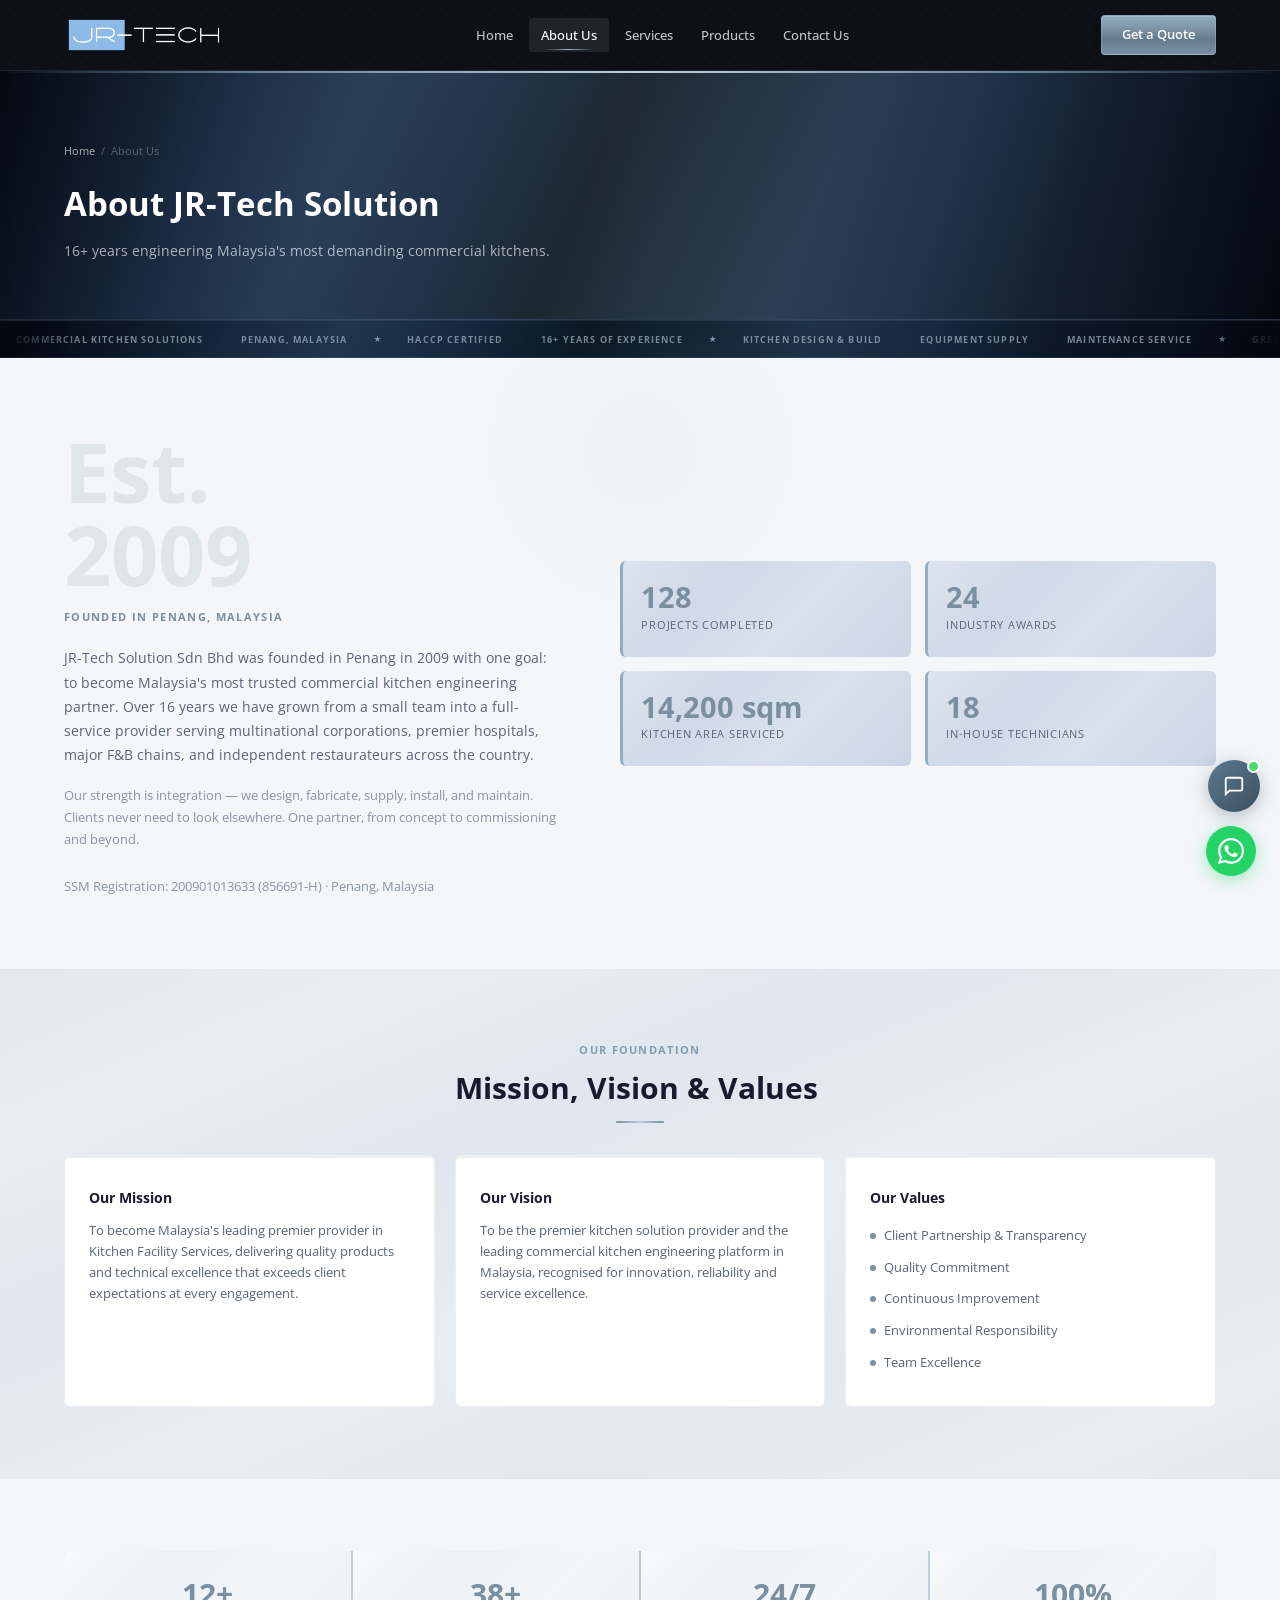
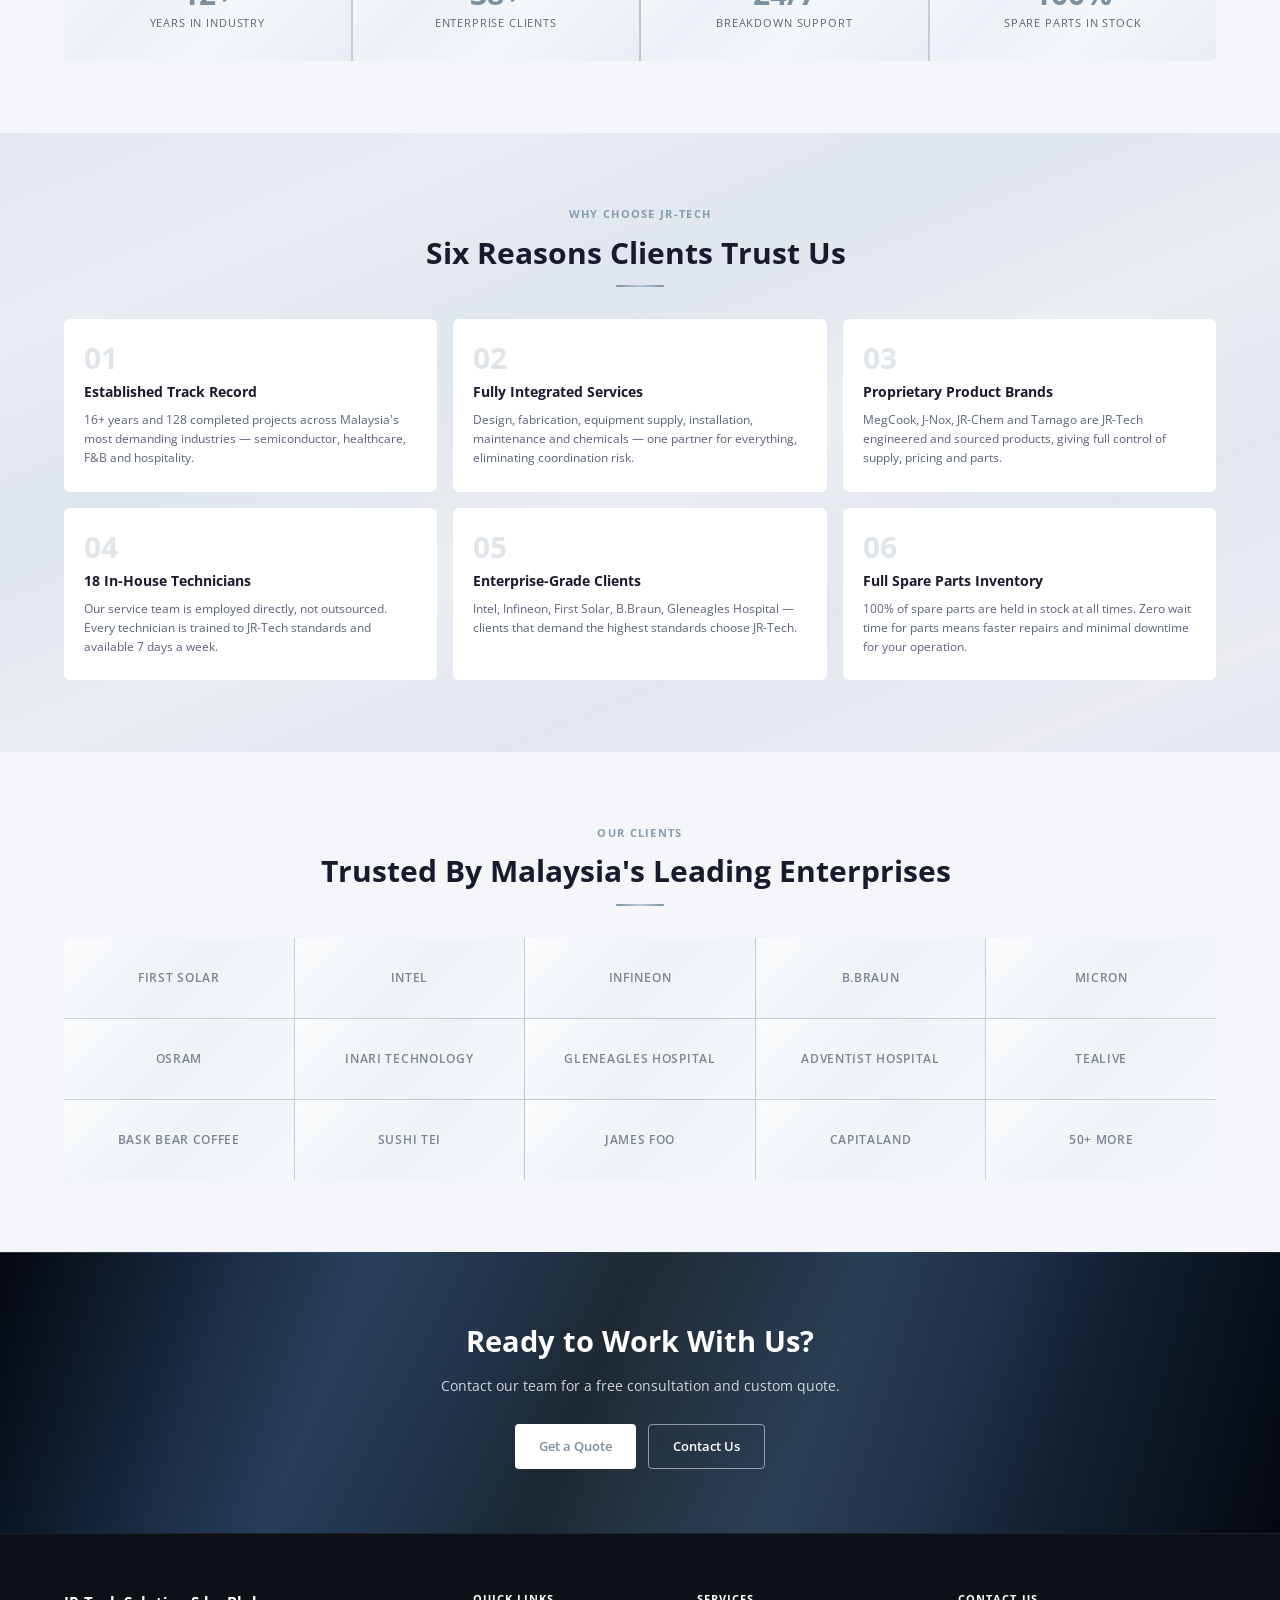
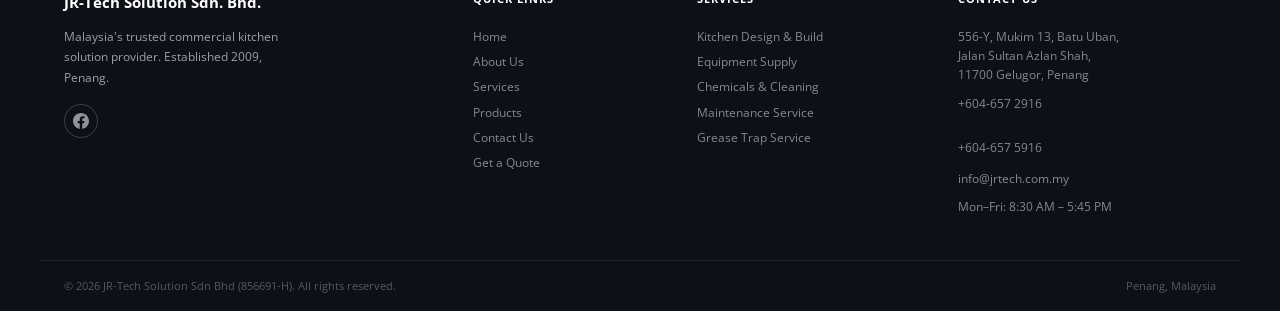
==== about.html @ 9141aad9 "feat: SEO & repo housekeeping - Add OG meta tags + canonical links to all 7 HTML pages - Add robots." ====
﻿<!DOCTYPE html>
<html lang="en">
<head>
  <meta charset="UTF-8"/>
  <meta name="viewport" content="width=device-width, initial-scale=1.0"/>
  <title>About Us — JR-Tech Solution Sdn Bhd</title>
  <meta name="description" content="JR-Tech Solution Sdn Bhd — 16+ years of commercial kitchen engineering in Penang, Malaysia. 128 projects completed, 18 in-house technicians, enterprise clients including Intel, Infineon and Gleneagles."/>
  <!-- Open Graph / Social Sharing -->
  <meta property="og:type" content="website"/>
  <meta property="og:site_name" content="JR-Tech Solution Sdn Bhd"/>
  <meta property="og:title" content="About Us — JR-Tech Solution Sdn Bhd"/>
  <meta property="og:description" content="16+ years of commercial kitchen engineering in Penang, Malaysia. 128 projects completed, 18 in-house technicians, enterprise clients including Intel, Infineon and Gleneagles."/>
  <meta property="og:image" content="https://technextsg.github.io/jrtech-website/img/gp1.jpg"/>
  <meta property="og:url" content="https://technextsg.github.io/jrtech-website/about.html"/>
  <meta name="twitter:card" content="summary_large_image"/>
  <link rel="canonical" href="https://technextsg.github.io/jrtech-website/about.html"/>
  <link rel="preconnect" href="https://fonts.googleapis.com"/>
  <link rel="preconnect" href="https://fonts.gstatic.com" crossorigin/>
  <link href="https://fonts.googleapis.com/css2?family=Open+Sans:wght@400;500;600;700&display=swap" rel="stylesheet"/>
  <link rel="stylesheet" href="style.css"/>
  <style>
    .page-banner { background: #0D1117; color: #fff; padding: 70px 0 56px; }
    .page-banner h1 { font-size: clamp(1.6rem, 3.5vw, 2.2rem); font-weight: 700; margin-bottom: 8px; }
    .page-banner p { font-size: .9rem; color: rgba(255,255,255,.65); }
    .breadcrumb { display: flex; align-items: center; gap: 6px; font-size: .75rem; color: rgba(255,255,255,.5); margin-bottom: 16px; }
    .breadcrumb a { color: rgba(255,255,255,.65); }
    .breadcrumb a:hover { color: #fff; }

    .story-grid { display: grid; grid-template-columns: 1fr 1.2fr; gap: 60px; align-items: center; }
    @media(max-width:768px){ .story-grid { grid-template-columns: 1fr; } }
    .est-year { font-size: 5.5rem; font-weight: 700; color: #E0E5EA; line-height: 1; margin-bottom: 12px; }
    .est-label { font-size: .75rem; font-weight: 700; text-transform: uppercase; letter-spacing: .12em; color: #7A8FA0; margin-bottom: 20px; }

    .snap-stats { display: grid; grid-template-columns: 1fr 1fr; gap: 14px; }
    .sstat { border-radius: 6px; padding: 22px 18px; }
    .sstat-num { font-size: 1.9rem; font-weight: 700; color: #7A8FA0; line-height: 1; }
    .sstat-label { font-size: .7rem; color: #5a6378; text-transform: uppercase; letter-spacing: .07em; margin-top: 5px; }

    .mvv-grid { display: grid; grid-template-columns: repeat(3,1fr); gap: 20px; }
    @media(max-width:768px){ .mvv-grid { grid-template-columns: 1fr; } }
    .mvv-card { border-radius: 6px; padding: 28px 24px; border-top: 3px solid #7A8FA0; }
    .mvv-card h3 { font-size: .95rem; font-weight: 700; color: #1a1a2e; margin-bottom: 10px; }
    .mvv-card p { font-size: .85rem; color: #5a6378; line-height: 1.65; }
    .mvv-card ul { list-style: none; padding: 0; }
    .mvv-card ul li { font-size: .85rem; color: #5a6378; padding: 5px 0; display: flex; align-items: center; gap: 8px; }
    .mvv-card ul li::before { content: ''; width: 6px; height: 6px; border-radius: 50%; background: #7A8FA0; flex-shrink: 0; }

    .stats-row { display: grid; grid-template-columns: repeat(4,1fr); gap: 2px; background: linear-gradient(135deg, #C8D4E0 0%, #B8C8D8 50%, #C8D4E0 100%); border-radius: 6px; overflow: hidden; margin: 0; }
    .stat-box { padding: 28px 20px; text-align: center; }
    .stat-num { font-size: 2rem; font-weight: 700; color: #7A8FA0; line-height: 1; }
    .stat-label { font-size: .7rem; color: #5a6378; text-transform: uppercase; letter-spacing: .08em; margin-top: 6px; }
    @media(max-width:640px){ .stats-row { grid-template-columns: repeat(2,1fr); } }

    .diff-grid { display: grid; grid-template-columns: repeat(3,1fr); gap: 16px; }
    @media(max-width:992px){ .diff-grid { grid-template-columns: repeat(2,1fr); } }
    @media(max-width:480px){ .diff-grid { grid-template-columns: 1fr; } }
    .diff-card { border-radius: 6px; padding: 24px 20px; }
    .diff-card:hover { box-shadow: 0 4px 16px rgba(61,80,96,.1); border-color: #9AAABB; }
    .diff-num { font-size: 2rem; font-weight: 700; color: #E0E5EA; line-height: 1; margin-bottom: 8px; }
    .diff-card h3 { font-size: .9rem; font-weight: 700; color: #1a1a2e; margin-bottom: 6px; }
    .diff-card p { font-size: .8rem; color: #5a6378; line-height: 1.6; }

    .clients-grid { display: grid; grid-template-columns: repeat(5, 1fr); gap: 1px; background: linear-gradient(135deg, #C8D4E0 0%, #B8C8D8 50%, #C8D4E0 100%); border-radius: 6px; overflow: hidden; }
    .client-item { background: #fff; padding: 18px 12px; display: flex; align-items: center; justify-content: center; font-size: .78rem; font-weight: 600; text-transform: uppercase; letter-spacing: .06em; color: #7a8394; text-align: center; transition: background .2s, color .2s; }
    .client-item:hover { background: #EEF0F3; color: #7A8FA0; }
    @media(max-width:768px){ .clients-grid { grid-template-columns: repeat(3,1fr); } }
    @media(max-width:480px){ .clients-grid { grid-template-columns: repeat(2,1fr); } }

    .cta-band { border-top: 1px solid rgba(122,143,160,.2); padding: 64px 0; text-align: center; color: #fff; }
    .cta-band h2 { font-size: clamp(1.4rem, 2.5vw, 1.9rem); font-weight: 700; margin-bottom: 10px; }
    .cta-band p { font-size: .9rem; color: rgba(255,255,255,.8); max-width: 460px; margin: 0 auto 26px; }
    .cta-btns { display: flex; gap: 12px; justify-content: center; flex-wrap: wrap; }
    .btn-cta-white { display: inline-flex; align-items: center; padding: 10px 24px; background: #fff; color: #7A8FA0; font-size: .875rem; font-weight: 600; border-radius: 4px; }
    .btn-cta-white:hover { background: #f0f4ff; }
    .btn-cta-outline { display: inline-flex; align-items: center; padding: 10px 24px; border: 1.5px solid rgba(255,255,255,.5); color: #fff; font-size: .875rem; font-weight: 600; border-radius: 4px; }
    .btn-cta-outline:hover { border-color: #fff; background: rgba(255,255,255,.1); }
  </style>
</head>
<body>

<header id="site-header">
  <div class="hdr-inner">
    <a href="index.html" class="logo">
      <img src="img/JR-Tech-Logo_Final-white.png" alt="JR-Tech Solution" style="height:36px;object-fit:contain;" onerror="this.style.display='none';this.nextElementSibling.style.display='flex'"/>
      <span style="display:none;flex-direction:column;">
        <span class="logo-main">JR-Tech Solution</span>
        <span class="logo-tag">Sdn. Bhd.</span>
      </span>
    </a>
    <nav id="main-nav">
      <a href="index.html" class="nav-link">Home</a>
      <a href="about.html" class="nav-link">About Us</a>
      <a href="services.html" class="nav-link">Services</a>
      <a href="products.html" class="nav-link">Products</a>
      <a href="contact.html" class="nav-link">Contact Us</a>
    </nav>
    <div class="hdr-right">
      <a href="quote.html" class="btn-quote-nav">Get a Quote</a>
      <button class="burger" id="burger" aria-label="Menu"><span></span><span></span><span></span></button>
    </div>
  </div>
  <div id="mobile-nav" class="mobile-nav hidden">
    <a href="index.html">Home</a>
    <a href="about.html">About Us</a>
    <a href="services.html">Services</a>
    <a href="products.html">Products</a>
    <a href="contact.html">Contact Us</a>
    <a href="quote.html" class="mob-cta">Get a Quote</a>
  </div>
</header>

<div class="page-banner">
  <div class="container">
    <div class="breadcrumb"><a href="index.html">Home</a><span>/</span><span>About Us</span></div>
    <h1>About JR-Tech Solution</h1>
    <p>16+ years engineering Malaysia's most demanding commercial kitchens.</p>
  </div>
</div>

<!-- ═══ TICKER ═══ -->
<div class="ticker-band" aria-hidden="true">
  <div class="ticker-track">
    <div class="ticker-set">
      <span>COMMERCIAL KITCHEN SOLUTIONS</span><b class="tsep">·</b><span>PENANG, MALAYSIA</span><b class="tstar">★</b><span>HACCP CERTIFIED</span><b class="tsep">·</b><span>16+ YEARS OF EXPERIENCE</span><b class="tstar">★</b><span>KITCHEN DESIGN &amp; BUILD</span><b class="tsep">·</b><span>EQUIPMENT SUPPLY</span><b class="tsep">·</b><span>MAINTENANCE SERVICE</span><b class="tstar">★</b><span>GREASE TRAP SERVICE</span><b class="tsep">·</b><span>CHEMICALS &amp; CLEANING</span><b class="tstar">★</b><span>MEGCOOK ROBOT CHEF</span><b class="tsep">·</b><span>J-NOX INDUCTION SERIES</span><b class="tsep">·</b><span>JR-CHEM DISHWASHERS</span><b class="tsep">·</b><span>TAMAGO SERVING EQUIPMENT</span><b class="tstar">★</b><span>157+ PRODUCTS</span><b class="tsep">·</b><span>50+ ENTERPRISE CLIENTS</span><b class="tstar">★</b><span>24/7 BREAKDOWN SUPPORT</span><b class="tsep">·</b><span>AI KITCHEN TECHNOLOGY</span><b class="tstar">★</b><span>STAINLESS STEEL FABRICATION</span><b class="tsep">·</b><span>CERTIFIED TECHNICIANS</span><b class="tstar">★</b><span>ENERGY EFFICIENT SOLUTIONS</span><b class="tsep">·</b><span>ESTABLISHED 2009</span><b class="tstar">★</b><span>END-TO-END SERVICE</span><b class="tsep">·</b><span>INTEL · GLENEAGLES · TEALIVE</span><b class="tstar">★</b><span>GREEN KITCHEN CERTIFIED</span><b class="tsep">·</b><span>840+ PLATES PER HOUR</span><b class="tstar">★</b><span>FULL SPARE PARTS SUPPORT</span><b class="tsep">·</b><span>24HR RESPONSE TIME</span><b class="tsep">·</b><span>TOTAL KITCHEN SOLUTION</span><b class="tstar">★</b>
    </div>
    <div class="ticker-set" aria-hidden="true">
      <span>COMMERCIAL KITCHEN SOLUTIONS</span><b class="tsep">·</b><span>PENANG, MALAYSIA</span><b class="tstar">★</b><span>HACCP CERTIFIED</span><b class="tsep">·</b><span>16+ YEARS OF EXPERIENCE</span><b class="tstar">★</b><span>KITCHEN DESIGN &amp; BUILD</span><b class="tsep">·</b><span>EQUIPMENT SUPPLY</span><b class="tsep">·</b><span>MAINTENANCE SERVICE</span><b class="tstar">★</b><span>GREASE TRAP SERVICE</span><b class="tsep">·</b><span>CHEMICALS &amp; CLEANING</span><b class="tstar">★</b><span>MEGCOOK ROBOT CHEF</span><b class="tsep">·</b><span>J-NOX INDUCTION SERIES</span><b class="tsep">·</b><span>JR-CHEM DISHWASHERS</span><b class="tsep">·</b><span>TAMAGO SERVING EQUIPMENT</span><b class="tstar">★</b><span>157+ PRODUCTS</span><b class="tsep">·</b><span>50+ ENTERPRISE CLIENTS</span><b class="tstar">★</b><span>24/7 BREAKDOWN SUPPORT</span><b class="tsep">·</b><span>AI KITCHEN TECHNOLOGY</span><b class="tstar">★</b><span>STAINLESS STEEL FABRICATION</span><b class="tsep">·</b><span>CERTIFIED TECHNICIANS</span><b class="tstar">★</b><span>ENERGY EFFICIENT SOLUTIONS</span><b class="tsep">·</b><span>ESTABLISHED 2009</span><b class="tstar">★</b><span>END-TO-END SERVICE</span><b class="tsep">·</b><span>INTEL · GLENEAGLES · TEALIVE</span><b class="tstar">★</b><span>GREEN KITCHEN CERTIFIED</span><b class="tsep">·</b><span>840+ PLATES PER HOUR</span><b class="tstar">★</b><span>FULL SPARE PARTS SUPPORT</span><b class="tsep">·</b><span>24HR RESPONSE TIME</span><b class="tsep">·</b><span>TOTAL KITCHEN SOLUTION</span><b class="tstar">★</b>
    </div>
  </div>
</div>

<!-- OUR STORY -->
<section class="section">
  <div class="container">
    <div class="story-grid">
      <div class="reveal">
        <div class="est-year">Est.<br>2009</div>
        <div class="est-label">Founded in Penang, Malaysia</div>
        <p style="font-size:.9rem;color:#5a6378;line-height:1.8;margin-bottom:16px;">JR-Tech Solution Sdn Bhd was founded in Penang in 2009 with one goal: to become Malaysia's most trusted commercial kitchen engineering partner. Over 16 years we have grown from a small team into a full-service provider serving multinational corporations, premier hospitals, major F&amp;B chains, and independent restaurateurs across the country.</p>
        <p style="font-size:.85rem;color:#8a94a6;line-height:1.75;margin-bottom:24px;">Our strength is integration — we design, fabricate, supply, install, and maintain. Clients never need to look elsewhere. One partner, from concept to commissioning and beyond.</p>
        <p style="font-size:.85rem;color:#8a94a6;line-height:1.75;">SSM Registration: 200901013633 (856691-H) &middot; Penang, Malaysia</p>
      </div>
      <div class="snap-stats reveal d1">
        <div class="sstat">
          <div class="sstat-num" data-count="128">128</div>
          <div class="sstat-label">Projects Completed</div>
        </div>
        <div class="sstat">
          <div class="sstat-num" data-count="24">24</div>
          <div class="sstat-label">Industry Awards</div>
        </div>
        <div class="sstat">
          <div class="sstat-num" data-count="14200" data-suffix=" sqm">14,200 sqm</div>
          <div class="sstat-label">Kitchen Area Serviced</div>
        </div>
        <div class="sstat">
          <div class="sstat-num" data-count="18">18</div>
          <div class="sstat-label">In-House Technicians</div>
        </div>
      </div>
    </div>
  </div>
</section>

<!-- MISSION VISION VALUES -->
<section class="section section-alt">
  <div class="container">
    <div class="text-center reveal">
      <p class="eyebrow">Our Foundation</p>
      <h2 class="section-title">Mission, Vision &amp; Values</h2>
      <div class="divider"></div>
    </div>
    <div class="mvv-grid" style="margin-top:32px;">
      <div class="mvv-card reveal d1">
        <h3>Our Mission</h3>
        <p>To become Malaysia's leading premier provider in Kitchen Facility Services, delivering quality products and technical excellence that exceeds client expectations at every engagement.</p>
      </div>
      <div class="mvv-card reveal d2">
        <h3>Our Vision</h3>
        <p>To be the premier kitchen solution provider and the leading commercial kitchen engineering platform in Malaysia, recognised for innovation, reliability and service excellence.</p>
      </div>
      <div class="mvv-card reveal d3">
        <h3>Our Values</h3>
        <ul>
          <li>Client Partnership &amp; Transparency</li>
          <li>Quality Commitment</li>
          <li>Continuous Improvement</li>
          <li>Environmental Responsibility</li>
          <li>Team Excellence</li>
        </ul>
      </div>
    </div>
  </div>
</section>

<!-- STATS ROW -->
<section class="section">
  <div class="container">
    <div class="stats-row reveal">
      <div class="stat-box">
        <div class="stat-num" data-count="16" data-suffix="+">16+</div>
        <div class="stat-label">Years in Industry</div>
      </div>
      <div class="stat-box">
        <div class="stat-num" data-count="50" data-suffix="+">50+</div>
        <div class="stat-label">Enterprise Clients</div>
      </div>
      <div class="stat-box">
        <div class="stat-num">24/7</div>
        <div class="stat-label">Breakdown Support</div>
      </div>
      <div class="stat-box">
        <div class="stat-num">100%</div>
        <div class="stat-label">Spare Parts in Stock</div>
      </div>
    </div>
  </div>
</section>

<!-- WHY CHOOSE US -->
<section class="section section-alt">
  <div class="container">
    <div class="text-center reveal">
      <p class="eyebrow">Why Choose JR-Tech</p>
      <h2 class="section-title">Six Reasons Clients Trust Us</h2>
      <div class="divider"></div>
    </div>
    <div class="diff-grid" style="margin-top:32px;">
      <div class="diff-card reveal d1">
        <div class="diff-num">01</div>
        <h3>Established Track Record</h3>
        <p>16+ years and 128 completed projects across Malaysia's most demanding industries &mdash; semiconductor, healthcare, F&amp;B and hospitality.</p>
      </div>
      <div class="diff-card reveal d2">
        <div class="diff-num">02</div>
        <h3>Fully Integrated Services</h3>
        <p>Design, fabrication, equipment supply, installation, maintenance and chemicals &mdash; one partner for everything, eliminating coordination risk.</p>
      </div>
      <div class="diff-card reveal d3">
        <div class="diff-num">03</div>
        <h3>Proprietary Product Brands</h3>
        <p>MegCook, J-Nox, JR-Chem and Tamago are JR-Tech engineered and sourced products, giving full control of supply, pricing and parts.</p>
      </div>
      <div class="diff-card reveal d1">
        <div class="diff-num">04</div>
        <h3>18 In-House Technicians</h3>
        <p>Our service team is employed directly, not outsourced. Every technician is trained to JR-Tech standards and available 7 days a week.</p>
      </div>
      <div class="diff-card reveal d2">
        <div class="diff-num">05</div>
        <h3>Enterprise-Grade Clients</h3>
        <p>Intel, Infineon, First Solar, B.Braun, Gleneagles Hospital &mdash; clients that demand the highest standards choose JR-Tech.</p>
      </div>
      <div class="diff-card reveal d3">
        <div class="diff-num">06</div>
        <h3>Full Spare Parts Inventory</h3>
        <p>100% of spare parts are held in stock at all times. Zero wait time for parts means faster repairs and minimal downtime for your operation.</p>
      </div>
    </div>
  </div>
</section>

<!-- CLIENTS -->
<section class="section">
  <div class="container">
    <div class="text-center reveal">
      <p class="eyebrow">Our Clients</p>
      <h2 class="section-title">Trusted By Malaysia's Leading Enterprises</h2>
      <div class="divider"></div>
    </div>
    <div class="clients-grid reveal" style="margin-top:32px;">
      <div class="client-item">First Solar</div>
      <div class="client-item">Intel</div>
      <div class="client-item">Infineon</div>
      <div class="client-item">B.Braun</div>
      <div class="client-item">Micron</div>
      <div class="client-item">Osram</div>
      <div class="client-item">Inari Technology</div>
      <div class="client-item">Gleneagles Hospital</div>
      <div class="client-item">Adventist Hospital</div>
      <div class="client-item">Tealive</div>
      <div class="client-item">Bask Bear Coffee</div>
      <div class="client-item">Sushi Tei</div>
      <div class="client-item">James Foo</div>
      <div class="client-item">CapitaLand</div>
      <div class="client-item">50+ More</div>
    </div>
  </div>
</section>

<!-- CTA BANNER -->
<section class="cta-band">
  <div class="container">
    <h2>Ready to Work With Us?</h2>
    <p>Contact our team for a free consultation and custom quote.</p>
    <div class="cta-btns">
      <a href="quote.html" class="btn-cta-white">Get a Quote</a>
      <a href="contact.html" class="btn-cta-outline">Contact Us</a>
    </div>
  </div>
</section>

<footer id="site-footer">
  <div class="ftr-inner">
    <div class="ftr-brand">
      <div class="ftr-logo">JR-Tech Solution Sdn. Bhd.</div>
      <p>Malaysia's trusted commercial kitchen solution provider. Established 2009, Penang.</p>
      <a href="https://www.facebook.com/jrtech09" target="_blank" class="ftr-fb" aria-label="Facebook">
        <svg width="16" height="16" viewBox="0 0 24 24" fill="currentColor"><path d="M24 12.073c0-6.627-5.373-12-12-12s-12 5.373-12 12c0 5.99 4.388 10.954 10.125 11.854v-8.385H7.078v-3.47h3.047V9.43c0-3.007 1.792-4.669 4.533-4.669 1.312 0 2.686.235 2.686.235v2.953H15.83c-1.491 0-1.956.925-1.956 1.874v2.25h3.328l-.532 3.47h-2.796v8.385C19.612 23.027 24 18.062 24 12.073z"/></svg>
      </a>
    </div>
    <div class="ftr-col">
      <h4>Quick Links</h4>
      <a href="index.html">Home</a>
      <a href="about.html">About Us</a>
      <a href="services.html">Services</a>
      <a href="products.html">Products</a>
      <a href="contact.html">Contact Us</a>
      <a href="quote.html">Get a Quote</a>
    </div>
    <div class="ftr-col">
      <h4>Services</h4>
      <a href="services.html#design">Kitchen Design &amp; Build</a>
      <a href="services.html#equipment">Equipment Supply</a>
      <a href="services.html#chemicals">Chemicals &amp; Cleaning</a>
      <a href="services.html#maintenance">Maintenance Service</a>
      <a href="services.html#grease">Grease Trap Service</a>
    </div>
    <div class="ftr-col">
      <h4>Contact Us</h4>
      <p>556-Y, Mukim 13, Batu Uban,<br>Jalan Sultan Azlan Shah,<br>11700 Gelugor, Penang</p>
      <p><a href="tel:+6046572916">+604-657 2916</a><br><a href="tel:+6046575916">+604-657 5916</a></p>
      <p><a href="mailto:info@jrtech.com.my">info@jrtech.com.my</a></p>
      <p>Mon&ndash;Fri: 8:30 AM &ndash; 5:45 PM</p>
    </div>
  </div>
  <div class="ftr-bottom">
    <p>&copy; 2026 JR-Tech Solution Sdn Bhd (856691-H). All rights reserved.</p>
    <p>Penang, Malaysia</p>
  </div>
</footer>

<a href="https://wa.me/6046572916" class="wa-float" target="_blank" aria-label="WhatsApp">
  <svg width="26" height="26" viewBox="0 0 24 24" fill="currentColor"><path d="M17.472 14.382c-.297-.149-1.758-.867-2.03-.967-.273-.099-.471-.148-.67.15-.197.297-.767.966-.94 1.164-.173.199-.347.223-.644.075-.297-.15-1.255-.463-2.39-1.475-.883-.788-1.48-1.761-1.653-2.059-.173-.297-.018-.458.13-.606.134-.133.298-.347.446-.52.149-.174.198-.298.298-.497.099-.198.05-.371-.025-.52-.075-.149-.669-1.612-.916-2.207-.242-.579-.487-.5-.669-.51-.173-.008-.371-.01-.57-.01-.198 0-.52.074-.792.372-.272.297-1.04 1.016-1.04 2.479 0 1.462 1.065 2.875 1.213 3.074.149.198 2.096 3.2 5.077 4.487.709.306 1.262.489 1.694.625.712.227 1.36.195 1.871.118.571-.085 1.758-.719 2.006-1.413.248-.694.248-1.289.173-1.413-.074-.124-.272-.198-.57-.347m-5.421 7.403h-.004a9.87 9.87 0 01-5.031-1.378l-.361-.214-3.741.982.998-3.648-.235-.374a9.86 9.86 0 01-1.51-5.26c.001-5.45 4.436-9.884 9.888-9.884 2.64 0 5.122 1.03 6.988 2.898a9.825 9.825 0 012.893 6.994c-.003 5.45-4.437 9.884-9.885 9.884m8.413-18.297A11.815 11.815 0 0012.05 0C5.495 0 .16 5.335.157 11.892c0 2.096.547 4.142 1.588 5.945L.057 24l6.305-1.654a11.882 11.882 0 005.683 1.448h.005c6.554 0 11.89-5.335 11.893-11.893a11.821 11.821 0 00-3.48-8.413z"/></svg>
</a>

<script>
(function(){
  var cur = location.pathname.split('/').pop() || 'index.html';
  document.querySelectorAll('.nav-link, #mobile-nav a').forEach(function(a){
    if(a.getAttribute('href') === cur) a.classList.add('active');
  });
  document.getElementById('burger').addEventListener('click', function(){
    document.getElementById('mobile-nav').classList.toggle('hidden');
  });
  var ro = new IntersectionObserver(function(entries){
    entries.forEach(function(e){ if(e.isIntersecting){ e.target.classList.add('in'); ro.unobserve(e.target); }});
  }, {threshold: 0.1});
  document.querySelectorAll('.reveal').forEach(function(el){ ro.observe(el); });
  function runCount(el){
    var target = +(el.dataset.count), suffix = el.dataset.suffix||'', dur = 1600, t0 = performance.now();
    (function tick(now){
      var p = Math.min((now-t0)/dur,1), v = Math.round((1-Math.pow(1-p,3))*target);
      el.textContent = (target>=1000?v.toLocaleString():v)+suffix;
      if(p<1) requestAnimationFrame(tick);
    })(t0);
  }
  var co = new IntersectionObserver(function(e){ e.forEach(function(x){ if(x.isIntersecting){ runCount(x.target); co.unobserve(x.target); }}); },{threshold:.5});
  document.querySelectorAll('[data-count]').forEach(function(el){ co.observe(el); });
  window.addEventListener('scroll', function(){ document.getElementById('site-header').classList.toggle('compact', scrollY > 50); }, {passive:true});
})();
</script>
<script src="interactions.js"></script>
<script src="chatbot.js"></script>
</body>
</html>
---- style.css ----
/* ==========================================================================
   JR-Tech Solution — style.css
   Font: Open Sans (loaded via HTML <link rel="stylesheet"> from Google Fonts)
   Palette:
     --steel:     #7A8FA0   metallic gray primary accent
     --steel-h:   #6B7E8F   hover / darker steel
     --deep:      #0D1117   header / footer bg (near-black)
     --body-bg:   #F4F6F9
     --alt-bg:    #EBECF0
     --text:      #1a1a2e
     --muted:     #5a6378
     --border:    #D0D8E4
   ========================================================================== */

/* === RESET === */
*, *::before, *::after { box-sizing: border-box; margin: 0; padding: 0; }
html { scroll-behavior: smooth; font-size: 15px; }
body {
  font-family: 'Open Sans', system-ui, -apple-system, sans-serif;
  background: #F4F6F9;
  color: #1a1a2e;
  line-height: 1.7;
  overflow-x: hidden;
}
img { max-width: 100%; display: block; }
a { color: inherit; text-decoration: none; }
ul, ol { list-style: none; padding: 0; }

/* === CONTAINER === */
.container { max-width: 1200px; margin: 0 auto; padding: 0 24px; }

/* === SECTIONS === */
.section { padding: 72px 0; }
.section-alt { background: #EBECF0; }

/* === SECTION HEADINGS === */
.eyebrow {
  font-size: 0.72rem;
  font-weight: 700;
  text-transform: uppercase;
  letter-spacing: 0.12em;
  color: #7A8FA0;
  margin-bottom: 10px;
}
.section-title {
  font-size: clamp(1.5rem, 3vw, 2rem);
  font-weight: 700;
  color: #1a1a2e;
  line-height: 1.25;
  margin-bottom: 12px;
  text-wrap: balance;
}
.section-sub {
  font-size: 0.95rem;
  color: #5a6378;
  max-width: 560px;
  line-height: 1.7;
}
.divider {
  width: 48px;
  height: 2px;
  background: linear-gradient(90deg, #7A8FA0 0%, #B8CDD8 50%, #7A8FA0 100%);
  border-radius: 1px;
  margin: 14px 0 28px;
}
.text-center { text-align: center; }
.text-center .section-sub { margin-left: auto; margin-right: auto; }
.text-center .divider { margin-left: auto; margin-right: auto; }

/* === BUTTONS === */
.btn {
  display: inline-flex;
  align-items: center;
  gap: 6px;
  font-size: 0.85rem;
  font-weight: 600;
  font-family: inherit;
  padding: 10px 24px;
  border-radius: 4px;
  cursor: pointer;
  text-decoration: none;
  position: relative;
  overflow: hidden;
  transition: box-shadow 0.3s ease, transform 0.2s ease;
  line-height: 1.4;
  letter-spacing: 0.01em;
}
/* metallic sheen sweep */
.btn::after {
  content: '';
  position: absolute;
  top: -25%; left: -80%;
  width: 55%; height: 150%;
  background: linear-gradient(to right, transparent 0%, rgba(255,255,255,0.30) 50%, transparent 100%);
  transform: skewX(-20deg);
  pointer-events: none;
}
.btn:hover { transform: translateY(-1px); }
.btn:hover::after { animation: metalSheen 0.48s ease forwards; }
.btn:active { transform: translateY(0); }

.btn-primary {
  background: linear-gradient(180deg, #5A7A90 0%, #3D5060 40%, #2C3E50 60%, #3D5060 100%);
  color: #ffffff;
  border: 1px solid rgba(144,186,210,0.32);
  box-shadow: 0 2px 6px rgba(0,0,0,0.28), inset 0 1px 0 rgba(255,255,255,0.13);
  text-shadow: 0 1px 2px rgba(0,0,0,0.22);
}
.btn-primary:hover {
  background: linear-gradient(180deg, #6E90A8 0%, #4A6478 40%, #374F62 60%, #4A6478 100%);
  box-shadow: 0 6px 22px rgba(90,122,144,0.45), inset 0 1px 0 rgba(255,255,255,0.18);
}
.btn-outline {
  background: transparent;
  color: #3D5060;
  border: 1.5px solid #8FAEC0;
}
.btn-outline::after {
  background: linear-gradient(to right, transparent 0%, rgba(90,122,144,0.18) 50%, transparent 100%);
}
.btn-outline:hover {
  background: linear-gradient(180deg, #5A7A90 0%, #3D5060 100%);
  color: #ffffff;
  border-color: #7A9AB0;
  box-shadow: 0 6px 22px rgba(90,122,144,0.35);
}
.btn-white {
  background: linear-gradient(180deg, #ffffff 0%, #EEF2F5 50%, #F5F8FA 100%);
  color: #1a1a2e;
  border: 1px solid rgba(144,180,200,0.45);
  box-shadow: 0 2px 6px rgba(0,0,0,0.09), inset 0 1px 0 rgba(255,255,255,0.95);
}
.btn-white::after {
  background: linear-gradient(to right, transparent 0%, rgba(144,180,200,0.18) 50%, transparent 100%);
}
.btn-white:hover {
  background: linear-gradient(180deg, #f0f5f8 0%, #e4edf3 50%, #f0f5f8 100%);
  box-shadow: 0 6px 20px rgba(0,0,0,0.13), inset 0 1px 0 rgba(255,255,255,0.85);
}
@keyframes metalSheen {
  from { left: -80%; }
  to   { left: 130%; }
}

/* === HEADER === */
#site-header {
  position: sticky;
  top: 0;
  z-index: 200;
  background: #0D1117;
  transition: padding 0.25s;
  border-bottom: 1px solid rgba(122,143,160,0.15);
}
#site-header.compact .hdr-inner { height: 58px; }
.hdr-inner {
  max-width: 1200px;
  margin: 0 auto;
  padding: 0 24px;
  display: grid;
  grid-template-columns: auto 1fr auto;
  align-items: center;
  height: 70px;
}
.logo {
  display: flex;
  flex-direction: column;
  text-decoration: none;
  flex-shrink: 0;
}
.logo-main {
  font-size: 1.15rem;
  font-weight: 700;
  color: #ffffff;
  letter-spacing: 0.01em;
  line-height: 1.2;
}
.logo-tag {
  font-size: 0.65rem;
  font-weight: 400;
  color: rgba(255,255,255,0.5);
  letter-spacing: 0.06em;
  text-transform: uppercase;
}
#main-nav {
  display: flex;
  justify-content: center;
  align-items: center;
  gap: 4px;
}
.nav-link {
  font-size: 0.875rem;
  font-weight: 500;
  color: rgba(255,255,255,0.75);
  padding: 6px 12px;
  border-radius: 3px;
  transition: color 0.2s, background 0.2s;
  position: relative;
}
.nav-link::after {
  content: '';
  position: absolute;
  bottom: 2px; left: 50%;
  width: 0; height: 1px;
  background: linear-gradient(90deg, transparent, #9BBDCF, transparent);
  transition: width 0.28s ease, left 0.28s ease;
}
.nav-link:hover { color: #ffffff; background: rgba(255,255,255,0.07); }
.nav-link:hover::after, .nav-link.active::after { width: 60%; left: 20%; }
.nav-link.active { color: #ffffff; background: rgba(255,255,255,0.08); }
.hdr-right {
  display: flex;
  align-items: center;
  gap: 8px;
  flex-shrink: 0;
}
.btn-quote-nav {
  padding: 8px 20px;
  background: linear-gradient(180deg, #8FAEC0 0%, #7A8FA0 40%, #627C8E 60%, #7A8FA0 100%);
  color: #ffffff;
  font-size: 0.85rem;
  font-weight: 600;
  font-family: inherit;
  border: 1px solid rgba(160,200,220,0.35);
  border-radius: 4px;
  cursor: pointer;
  text-decoration: none;
  position: relative;
  overflow: hidden;
  transition: box-shadow 0.3s, transform 0.2s;
  display: inline-block;
  box-shadow: 0 2px 6px rgba(0,0,0,0.22), inset 0 1px 0 rgba(255,255,255,0.15);
}
.btn-quote-nav::after {
  content: '';
  position: absolute;
  top: -25%; left: -80%;
  width: 55%; height: 150%;
  background: linear-gradient(to right, transparent, rgba(255,255,255,0.30), transparent);
  transform: skewX(-20deg);
  pointer-events: none;
}
.btn-quote-nav:hover {
  background: linear-gradient(180deg, #9DC0D4 0%, #8FAEC0 40%, #7A9AB0 60%, #8FAEC0 100%);
  box-shadow: 0 6px 18px rgba(122,143,160,0.45), inset 0 1px 0 rgba(255,255,255,0.18);
  transform: translateY(-1px);
}
.btn-quote-nav:hover::after { animation: metalSheen 0.48s ease forwards; }

/* === BURGER / MOBILE NAV === */
.burger {
  display: none;
  flex-direction: column;
  gap: 5px;
  background: none;
  border: none;
  cursor: pointer;
  padding: 6px;
}
.burger span {
  display: block;
  width: 22px;
  height: 2px;
  background: #ffffff;
  border-radius: 1px;
}
.mobile-nav {
  background: #0D1117;
  border-top: 1px solid rgba(122,143,160,0.15);
  padding: 12px 24px 20px;
  display: flex;
  flex-direction: column;
  gap: 2px;
}
.mobile-nav a {
  color: rgba(255,255,255,0.75);
  font-size: 0.9rem;
  padding: 9px 8px;
  border-bottom: 1px solid rgba(255,255,255,0.06);
  display: block;
}
.mobile-nav .mob-cta {
  background: #7A8FA0;
  color: #ffffff;
  text-align: center;
  border-radius: 4px;
  margin-top: 8px;
  font-weight: 600;
  border: none;
}
.mobile-nav.hidden { display: none; }

@media (max-width: 768px) {
  #main-nav,
  .btn-quote-nav { display: none; }
  .burger { display: flex; }
}

/* === FOOTER === */
#site-footer {
  background: #0D1117;
  color: rgba(255,255,255,0.6);
  border-top: 1px solid rgba(122,143,160,0.15);
}
.ftr-inner {
  max-width: 1200px;
  margin: 0 auto;
  padding: 56px 24px 40px;
  display: grid;
  grid-template-columns: 2fr 1fr 1.2fr 1.4fr;
  gap: 40px;
}
.ftr-logo {
  font-size: 1rem;
  font-weight: 700;
  color: #ffffff;
  margin-bottom: 12px;
}
.ftr-brand p {
  font-size: 0.82rem;
  line-height: 1.65;
  max-width: 220px;
  margin-bottom: 16px;
}
.ftr-fb {
  display: inline-flex;
  align-items: center;
  justify-content: center;
  width: 34px;
  height: 34px;
  border-radius: 50%;
  border: 1px solid rgba(255,255,255,0.2);
  color: rgba(255,255,255,0.55);
  transition: border-color 0.2s, color 0.2s;
}
.ftr-fb:hover { border-color: #8FAEC0; color: #B8CDD8; box-shadow: 0 0 10px rgba(144,186,210,0.22); }
.ftr-col h4 {
  font-size: 0.72rem;
  font-weight: 700;
  text-transform: uppercase;
  letter-spacing: 0.1em;
  color: #ffffff;
  margin-bottom: 16px;
}
.ftr-col a,
.ftr-col p {
  display: block;
  font-size: 0.8rem;
  color: rgba(255,255,255,0.5);
  padding: 3px 0;
  line-height: 1.6;
}
.ftr-col a { transition: color 0.15s; }
.ftr-col a:hover { color: #B0C0CC; }
.ftr-bottom {
  border-top: 1px solid rgba(255,255,255,0.07);
  padding: 16px 24px;
  max-width: 1200px;
  margin: 0 auto;
  display: flex;
  justify-content: space-between;
  align-items: center;
  gap: 12px;
}
.ftr-bottom p { font-size: 0.72rem; color: rgba(255,255,255,0.3); }

@media (max-width: 768px) {
  .ftr-inner { grid-template-columns: 1fr 1fr; gap: 28px; }
}
@media (max-width: 480px) {
  .ftr-inner { grid-template-columns: 1fr 1fr; gap: 20px 12px; padding: 28px 16px 16px; }
  .ftr-brand { grid-column: 1 / -1; }
  .ftr-inner > .ftr-col:last-child { grid-column: 1 / -1; }
  .ftr-bottom { flex-direction: column; text-align: center; gap: 3px; }
}

/* === WHATSAPP FLOAT === */
.wa-float {
  position: fixed;
  bottom: 24px;
  right: 24px;
  z-index: 99;
  width: 50px;
  height: 50px;
  border-radius: 50%;
  background: #25D366;
  color: #ffffff;
  display: flex;
  align-items: center;
  justify-content: center;
  box-shadow: 0 4px 14px rgba(37,211,102,0.4);
  transition: transform 0.2s;
}
.wa-float:hover { transform: scale(1.08); }

/* === HERO (index page) === */
.hero {
  background: #0D1117;
  color: #ffffff;
  padding: 100px 0 80px;
}
.hero-grid {
  display: grid;
  grid-template-columns: 1fr 1fr;
  gap: 60px;
  align-items: center;
}
.hero-eyebrow {
  font-size: 0.75rem;
  font-weight: 600;
  letter-spacing: 0.15em;
  text-transform: uppercase;
  color: #B0C0CC;
  margin-bottom: 16px;
}
.hero-title {
  font-size: clamp(1.75rem, 4vw, 2.75rem);
  font-weight: 700;
  line-height: 1.2;
  margin-bottom: 18px;
  text-wrap: balance;
}
.hero-title span { color: #9BBDCF; }
.hero-sub {
  font-size: 1rem;
  color: rgba(255,255,255,0.7);
  line-height: 1.75;
  margin-bottom: 30px;
  max-width: 480px;
}
.hero-btns { display: flex; gap: 12px; flex-wrap: wrap; }
.hero-stats {
  display: flex;
  gap: 32px;
  flex-wrap: wrap;
  margin-top: 40px;
  padding-top: 32px;
  border-top: 1px solid rgba(255,255,255,0.1);
}
.hero-stat-num {
  font-size: 2rem;
  font-weight: 700;
  color: #ffffff;
  line-height: 1;
  font-variant-numeric: tabular-nums;
}
.hero-stat-label {
  font-size: 0.72rem;
  color: rgba(255,255,255,0.5);
  text-transform: uppercase;
  letter-spacing: 0.08em;
  margin-top: 4px;
}
.hero-img-wrap { display: flex; flex-direction: column; gap: 12px; }
.hero-img-card {
  background: rgba(255,255,255,0.04);
  border: 1px solid rgba(122,143,160,0.2);
  border-radius: 6px;
  padding: 20px;
  display: flex;
  align-items: center;
  gap: 16px;
}
.hero-img-card svg { flex-shrink: 0; color: #9BBDCF; }
.hero-img-card h3 {
  font-size: 0.95rem;
  font-weight: 600;
  color: #ffffff;
  margin-bottom: 3px;
}
.hero-img-card p {
  font-size: 0.78rem;
  color: rgba(255,255,255,0.5);
  line-height: 1.5;
}

@media (max-width: 768px) {
  .hero-grid { grid-template-columns: 1fr; }
  .hero { padding: 90px 0 60px; }
}

/* === PAGE BANNER (inner pages) === */
.page-banner {
  background: #0D1117;
  color: #ffffff;
  padding: 70px 0 56px;
  position: relative;
  border-bottom: 1px solid rgba(144,180,210,0.2);
}
.page-banner::before {
  content: '';
  position: absolute;
  top: 0; left: 0; right: 0;
  height: 2px;
  background: linear-gradient(90deg, transparent 0%, #607D8E 20%, #B8CDD8 50%, #607D8E 80%, transparent 100%);
}
.page-banner h1 {
  font-size: clamp(1.6rem, 3.5vw, 2.2rem);
  font-weight: 700;
  margin-bottom: 8px;
  text-wrap: balance;
}
.page-banner p {
  font-size: 0.9rem;
  color: rgba(255,255,255,0.6);
}
.breadcrumb {
  display: flex;
  align-items: center;
  gap: 6px;
  font-size: 0.75rem;
  color: rgba(255,255,255,0.45);
  margin-bottom: 16px;
  flex-wrap: wrap;
}
.breadcrumb a {
  color: rgba(255,255,255,0.6);
  transition: color 0.15s;
}
.breadcrumb a:hover { color: #B0C0CC; }
.breadcrumb span { color: rgba(255,255,255,0.3); }

/* === CARDS === */
.card-grid { display: grid; gap: 20px; }
.card-2 { grid-template-columns: repeat(2, 1fr); }
.card-3 { grid-template-columns: repeat(3, 1fr); }
.card-4 { grid-template-columns: repeat(4, 1fr); }

@media (max-width: 992px) {
  .card-4 { grid-template-columns: repeat(2, 1fr); }
  .card-3 { grid-template-columns: repeat(2, 1fr); }
}
@media (max-width: 640px) {
  .card-4,
  .card-3,
  .card-2 { grid-template-columns: 1fr; }
}

.card {
  background: #ffffff;
  border: 1px solid #C4D2DC;
  border-radius: 6px;
  padding: 28px 24px;
  transition: box-shadow 0.3s, border-color 0.3s, transform 0.2s;
}
.card:hover {
  box-shadow: 0 8px 28px rgba(90,122,144,0.16), 0 0 0 1px rgba(144,186,210,0.4);
  border-color: #8FAEC0;
  transform: translateY(-2px);
}
.card-icon {
  width: 48px;
  height: 48px;
  border-radius: 8px;
  background: #EEF0F3;
  display: flex;
  align-items: center;
  justify-content: center;
  margin-bottom: 18px;
}
.card-icon svg { color: #3D5060; }
.card h3 {
  font-size: 1rem;
  font-weight: 700;
  color: #1a1a2e;
  margin-bottom: 8px;
}
.card p {
  font-size: 0.85rem;
  color: #5a6378;
  line-height: 1.65;
}

/* === SERVICE BLOCKS (services page) === */
.service-block {
  padding: 56px 0;
  border-bottom: 1px solid #D0D8E4;
}
.service-block:last-child { border-bottom: none; }
.service-row {
  display: grid;
  grid-template-columns: 1fr 1fr;
  gap: 60px;
  align-items: start;
}
.service-row.flip { direction: rtl; }
.service-row.flip > * { direction: ltr; }

@media (max-width: 768px) {
  .service-row,
  .service-row.flip {
    grid-template-columns: 1fr;
    direction: ltr;
  }
}

.service-num {
  font-size: 3.5rem;
  font-weight: 700;
  background: linear-gradient(180deg, #C8D8E4 0%, #8FAEC0 60%, #607D8E 100%);
  -webkit-background-clip: text;
  -webkit-text-fill-color: transparent;
  background-clip: text;
  line-height: 1;
  margin-bottom: 12px;
  font-variant-numeric: tabular-nums;
}
.service-features {
  list-style: none;
  padding: 0;
  margin-top: 16px;
}
.service-features li {
  display: flex;
  align-items: flex-start;
  gap: 10px;
  font-size: 0.875rem;
  color: #3a4460;
  padding: 7px 0;
  border-bottom: 1px solid #f0f0f0;
}
.service-features li:last-child { border-bottom: none; }
.service-features li::before {
  content: '';
  width: 6px;
  height: 6px;
  border-radius: 50%;
  background: linear-gradient(135deg, #B8CDD8 0%, #7A8FA0 100%);
  flex-shrink: 0;
  margin-top: 7px;
  box-shadow: 0 0 4px rgba(144,180,210,0.4);
}
.service-img-placeholder {
  background: #EBECF0;
  border-radius: 8px;
  min-height: 260px;
  border: 1px solid #D0D8E4;
  display: flex;
  flex-direction: column;
  align-items: center;
  justify-content: center;
  gap: 12px;
  color: #9aa5b8;
  font-size: 0.85rem;
}
.service-img-placeholder svg { color: #C0CDD8; }

/* === PRODUCT / FILTER BAR === */
.filter-bar {
  background: #ffffff;
  border-bottom: 1px solid #D0D8E4;
  position: sticky;
  top: 70px;
  z-index: 100;
}
.filter-bar-inner {
  max-width: 1200px;
  margin: 0 auto;
  padding: 0 24px;
  display: flex;
  gap: 0;
  overflow-x: auto;
  scrollbar-width: none;
}
.filter-bar-inner::-webkit-scrollbar { display: none; }
.filter-btn {
  padding: 16px 22px;
  font-size: 0.8rem;
  font-weight: 600;
  font-family: inherit;
  color: #5a6378;
  border: none;
  border-bottom: 3px solid transparent;
  background: none;
  cursor: pointer;
  white-space: nowrap;
  transition: color 0.2s, border-color 0.2s;
}
.filter-btn:hover { color: #3D5060; }
.filter-btn.active {
  color: #3D5060;
  border-bottom-color: #8FAEC0;
  background: linear-gradient(180deg, transparent 0%, rgba(144,186,210,0.06) 100%);
}

/* === PRODUCT GRID === */
.product-grid {
  display: grid;
  grid-template-columns: repeat(auto-fill, minmax(210px, 1fr));
  gap: 16px;
}
.pcard {
  background: #ffffff;
  border: 1px solid #C4D2DC;
  border-radius: 6px;
  overflow: hidden;
  transition: box-shadow 0.3s, border-color 0.3s, transform 0.2s;
}
.pcard:hover {
  box-shadow: 0 8px 24px rgba(90,122,144,0.18), 0 0 0 1px rgba(144,186,210,0.4);
  border-color: #8FAEC0;
  transform: translateY(-3px);
}
.pcard-img {
  aspect-ratio: 1;
  background: #F4F6F9;
  display: flex;
  align-items: center;
  justify-content: center;
  overflow: hidden;
}
.pcard-img img {
  width: 100%;
  height: 100%;
  object-fit: contain;
  padding: 12px;
  transition: transform 0.35s;
}
.pcard:hover .pcard-img img { transform: scale(1.05); }
.pcard-body { padding: 14px 14px 12px; }
.pcard-brand {
  font-size: 0.65rem;
  font-weight: 700;
  text-transform: uppercase;
  letter-spacing: 0.1em;
  color: #7A8FA0;
  margin-bottom: 4px;
}
.pcard-name {
  font-size: 0.875rem;
  font-weight: 600;
  color: #1a1a2e;
  margin-bottom: 2px;
  line-height: 1.3;
}
.pcard-cat {
  font-size: 0.72rem;
  color: #8a94a6;
  margin-bottom: 12px;
}
.pcard-quote {
  display: block;
  text-align: center;
  padding: 7px;
  background: #EEF0F3;
  color: #3D5060;
  font-size: 0.72rem;
  font-weight: 600;
  letter-spacing: 0.05em;
  border-radius: 3px;
  transition: background 0.2s, color 0.2s;
  text-transform: uppercase;
}
.pcard-quote:hover { background: #3D5060; color: #ffffff; }

@media (max-width: 640px) {
  .product-grid { grid-template-columns: repeat(2, 1fr); }
}

/* === STATS ROW === */
.stats-row {
  display: grid;
  grid-template-columns: repeat(4, 1fr);
  gap: 2px;
  background: #D0D8E4;
  border-radius: 6px;
  overflow: hidden;
}
.stat-box {
  background: #ffffff;
  padding: 28px 20px;
  text-align: center;
}
.stat-num {
  font-size: 2.2rem;
  font-weight: 700;
  color: #3D5060;
  line-height: 1;
  font-variant-numeric: tabular-nums;
}
.stat-label {
  font-size: 0.72rem;
  color: #5a6378;
  text-transform: uppercase;
  letter-spacing: 0.08em;
  margin-top: 6px;
}

@media (max-width: 640px) {
  .stats-row { grid-template-columns: repeat(2, 1fr); }
}

/* === CLIENT LOGOS === */
.clients-grid {
  display: grid;
  grid-template-columns: repeat(5, 1fr);
  gap: 1px;
  background: #D0D8E4;
  border-radius: 6px;
  overflow: hidden;
}
.client-item {
  background: #ffffff;
  padding: 20px;
  display: flex;
  align-items: center;
  justify-content: center;
  font-size: 0.8rem;
  font-weight: 600;
  text-transform: uppercase;
  letter-spacing: 0.07em;
  color: #7a8394;
  text-align: center;
  transition: background 0.2s, color 0.2s;
  min-height: 80px;
}
.client-item:hover { background: #EEF0F3; color: #3D5060; }

@media (max-width: 768px) {
  .clients-grid { grid-template-columns: repeat(3, 1fr); }
}
@media (max-width: 480px) {
  .clients-grid { grid-template-columns: repeat(2, 1fr); }
}

/* === CTA BANNER === */
.cta-banner {
  background: linear-gradient(160deg, #0D1117 0%, #1A2535 100%);
  color: #ffffff;
  padding: 60px 0;
  text-align: center;
  border-top: 1px solid rgba(122,143,160,0.2);
}
.cta-banner h2 {
  font-size: clamp(1.4rem, 2.5vw, 1.9rem);
  font-weight: 700;
  margin-bottom: 12px;
  text-wrap: balance;
}
.cta-banner p {
  font-size: 0.95rem;
  color: rgba(255,255,255,0.7);
  max-width: 480px;
  margin: 0 auto 28px;
}

/* === CONTACT PAGE === */
.contact-grid {
  display: grid;
  grid-template-columns: 1fr 1.5fr;
  gap: 40px;
  align-items: start;
}
@media (max-width: 768px) {
  .contact-grid { grid-template-columns: 1fr; }
}
.contact-info-card {
  display: flex;
  align-items: flex-start;
  gap: 14px;
  padding: 20px;
  background: #ffffff;
  border: 1px solid #D0D8E4;
  border-radius: 6px;
  margin-bottom: 12px;
}
.ci-icon {
  width: 40px;
  height: 40px;
  border-radius: 6px;
  background: #EEF0F3;
  flex-shrink: 0;
  display: flex;
  align-items: center;
  justify-content: center;
}
.ci-icon svg { color: #3D5060; }
.ci-title {
  font-size: 0.75rem;
  font-weight: 700;
  text-transform: uppercase;
  letter-spacing: 0.08em;
  color: #9aa5b8;
  margin-bottom: 4px;
}
.ci-val {
  font-size: 0.875rem;
  color: #1a1a2e;
  line-height: 1.6;
}
.ci-val a { color: #7A8FA0; }

/* === FORMS === */
.form-row {
  display: grid;
  grid-template-columns: 1fr 1fr;
  gap: 16px;
}
@media (max-width: 600px) {
  .form-row { grid-template-columns: 1fr; }
}
.form-group { margin-bottom: 16px; }
label {
  display: block;
  font-size: 0.78rem;
  font-weight: 600;
  color: #3a4460;
  margin-bottom: 6px;
}
input,
select,
textarea {
  width: 100%;
  padding: 10px 14px;
  border: 1px solid #C8D0DC;
  border-radius: 4px;
  font-family: inherit;
  font-size: 0.875rem;
  color: #1a1a2e;
  background: #ffffff;
  transition: border-color 0.2s, box-shadow 0.2s;
  appearance: auto;
}
input:focus,
select:focus,
textarea:focus {
  outline: none;
  border-color: #7A8FA0;
  box-shadow: 0 0 0 3px rgba(122,143,160,0.15);
}
textarea {
  min-height: 120px;
  resize: vertical;
}
.form-check-group {
  display: grid;
  grid-template-columns: 1fr 1fr;
  gap: 8px;
}
.form-check {
  display: flex;
  align-items: center;
  gap: 8px;
  font-size: 0.85rem;
  color: #3a4460;
}
.form-check input[type="checkbox"] { width: auto; }

/* === ABOUT PAGE === */
.about-intro {
  display: grid;
  grid-template-columns: 1fr 1fr;
  gap: 60px;
  align-items: center;
}
@media (max-width: 768px) {
  .about-intro { grid-template-columns: 1fr; }
}
.about-year {
  font-size: 5rem;
  font-weight: 700;
  color: #E0E5EA;
  line-height: 1;
  font-variant-numeric: tabular-nums;
}
.mvv-grid {
  display: grid;
  grid-template-columns: repeat(3, 1fr);
  gap: 20px;
}
@media (max-width: 768px) {
  .mvv-grid { grid-template-columns: 1fr; }
}
.mvv-card {
  background: #ffffff;
  border: 1px solid #D0D8E4;
  border-radius: 6px;
  padding: 28px;
  border-top: 3px solid #7A8FA0;
}
.mvv-card h3 {
  font-size: 0.95rem;
  font-weight: 700;
  color: #1a1a2e;
  margin-bottom: 10px;
}
.mvv-card p {
  font-size: 0.85rem;
  color: #5a6378;
  line-height: 1.65;
}

/* === MAP === */
.map-wrap {
  border-radius: 6px;
  overflow: hidden;
  border: 1px solid #D0D8E4;
}
.map-wrap iframe { display: block; }

/* === TEAM / PERSON CARDS === */
.team-grid {
  display: grid;
  grid-template-columns: repeat(auto-fill, minmax(200px, 1fr));
  gap: 20px;
}
.team-card {
  background: #ffffff;
  border: 1px solid #D0D8E4;
  border-radius: 6px;
  overflow: hidden;
  text-align: center;
  transition: box-shadow 0.25s;
}
.team-card:hover { box-shadow: 0 6px 20px rgba(61,80,96,0.12); }
.team-photo {
  aspect-ratio: 1;
  background: #EBECF0;
  display: flex;
  align-items: center;
  justify-content: center;
  overflow: hidden;
}
.team-photo img {
  width: 100%;
  height: 100%;
  object-fit: cover;
}
.team-body { padding: 16px; }
.team-name { font-size: 0.9rem; font-weight: 700; color: #1a1a2e; margin-bottom: 2px; }
.team-role { font-size: 0.75rem; color: #7A8FA0; font-weight: 600; text-transform: uppercase; letter-spacing: 0.07em; }

/* === BRAND PARTNERS / LOGOS ROW === */
.brand-row {
  display: flex;
  gap: 16px;
  flex-wrap: wrap;
  align-items: center;
  justify-content: center;
}
.brand-item {
  background: #ffffff;
  border: 1px solid #D0D8E4;
  border-radius: 6px;
  padding: 16px 24px;
  display: flex;
  align-items: center;
  justify-content: center;
  font-size: 0.8rem;
  font-weight: 700;
  text-transform: uppercase;
  letter-spacing: 0.08em;
  color: #7a8394;
  min-width: 120px;
  transition: background 0.2s, color 0.2s, border-color 0.2s;
}
.brand-item:hover {
  background: #EEF0F3;
  color: #3D5060;
  border-color: #9AAABB;
}
.brand-item img { max-height: 40px; width: auto; object-fit: contain; }

/* === ACCORDION (FAQ) === */
.accordion { border: 1px solid #D0D8E4; border-radius: 6px; overflow: hidden; }
.acc-item { border-bottom: 1px solid #D0D8E4; }
.acc-item:last-child { border-bottom: none; }
.acc-btn {
  width: 100%;
  text-align: left;
  padding: 16px 20px;
  background: #ffffff;
  border: none;
  font-family: inherit;
  font-size: 0.9rem;
  font-weight: 600;
  color: #1a1a2e;
  cursor: pointer;
  display: flex;
  align-items: center;
  justify-content: space-between;
  gap: 12px;
  transition: background 0.15s;
}
.acc-btn:hover { background: #EBECF0; }
.acc-btn.open { color: #3D5060; }
.acc-icon {
  flex-shrink: 0;
  width: 18px;
  height: 18px;
  color: #9aa5b8;
  transition: transform 0.2s;
}
.acc-btn.open .acc-icon { transform: rotate(180deg); color: #7A8FA0; }
.acc-body {
  padding: 0 20px 18px;
  font-size: 0.875rem;
  color: #5a6378;
  line-height: 1.7;
  display: none;
}
.acc-body.open { display: block; }

/* === TIMELINE === */
.timeline { position: relative; padding-left: 32px; }
.timeline::before {
  content: '';
  position: absolute;
  left: 7px;
  top: 0;
  bottom: 0;
  width: 2px;
  background: #D0D8E4;
}
.tl-item { position: relative; margin-bottom: 32px; }
.tl-item:last-child { margin-bottom: 0; }
.tl-dot {
  position: absolute;
  left: -28px;
  top: 4px;
  width: 14px;
  height: 14px;
  border-radius: 50%;
  background: #7A8FA0;
  border: 2px solid #F4F6F9;
  box-shadow: 0 0 0 2px #7A8FA0;
}
.tl-year {
  font-size: 0.72rem;
  font-weight: 700;
  text-transform: uppercase;
  letter-spacing: 0.1em;
  color: #7A8FA0;
  margin-bottom: 4px;
  font-variant-numeric: tabular-nums;
}
.tl-title { font-size: 0.95rem; font-weight: 700; color: #1a1a2e; margin-bottom: 4px; }
.tl-desc { font-size: 0.85rem; color: #5a6378; line-height: 1.65; }

/* === FEATURED / HIGHLIGHT BLOCK === */
.highlight-block {
  background: #EEF0F3;
  border: 1px solid #C8D0DC;
  border-left: 4px solid #7A8FA0;
  border-radius: 0 6px 6px 0;
  padding: 20px 24px;
  font-size: 0.9rem;
  color: #1a1a2e;
  line-height: 1.7;
}

/* === TABLE === */
.table-wrap { overflow-x: auto; border-radius: 6px; border: 1px solid #D0D8E4; }
table { width: 100%; border-collapse: collapse; font-size: 0.875rem; }
thead { background: #0D1117; color: #ffffff; }
thead th {
  padding: 12px 16px;
  text-align: left;
  font-weight: 600;
  font-size: 0.78rem;
  text-transform: uppercase;
  letter-spacing: 0.07em;
  white-space: nowrap;
}
tbody tr { border-bottom: 1px solid #D0D8E4; }
tbody tr:last-child { border-bottom: none; }
tbody tr:nth-child(even) { background: #F4F6F9; }
tbody tr:hover { background: #EEF0F3; }
tbody td { padding: 11px 16px; color: #3a4460; line-height: 1.5; }
tbody td:first-child { font-weight: 600; color: #1a1a2e; }

/* === NOTICE / ALERT === */
.notice {
  display: flex;
  gap: 12px;
  align-items: flex-start;
  padding: 14px 16px;
  border-radius: 4px;
  font-size: 0.85rem;
  line-height: 1.6;
  margin-bottom: 16px;
}
.notice-info { background: #EEF0F3; color: #1a1a2e; border: 1px solid #C0CDD8; }
.notice-success { background: #ecfdf5; color: #065f46; border: 1px solid #a7f3d0; }
.notice-warn { background: #fffbeb; color: #92400e; border: 1px solid #fde68a; }
.notice svg { flex-shrink: 0; margin-top: 1px; }

/* === UTILITY === */
.sr-only {
  position: absolute;
  width: 1px;
  height: 1px;
  padding: 0;
  margin: -1px;
  overflow: hidden;
  clip: rect(0,0,0,0);
  white-space: nowrap;
  border: 0;
}
.mt-0 { margin-top: 0; }
.mb-0 { margin-bottom: 0; }
.mt-8 { margin-top: 8px; }
.mt-16 { margin-top: 16px; }
.mt-24 { margin-top: 24px; }
.mt-32 { margin-top: 32px; }
.mb-8 { margin-bottom: 8px; }
.mb-16 { margin-bottom: 16px; }
.mb-24 { margin-bottom: 24px; }
.mb-32 { margin-bottom: 32px; }

/* === REVEAL ANIMATION === */
@media (prefers-reduced-motion: no-preference) {
  .reveal {
    opacity: 0;
    transform: translateY(20px);
    transition: opacity 0.55s ease, transform 0.55s ease;
  }
  .reveal.in {
    opacity: 1;
    transform: translateY(0);
  }
  .d1 { transition-delay: 0.08s; }
  .d2 { transition-delay: 0.16s; }
  .d3 { transition-delay: 0.24s; }
  .d4 { transition-delay: 0.32s; }
}

/* === FOCUS STATES (accessibility) === */
:focus-visible {
  outline: 2px solid #7A8FA0;
  outline-offset: 2px;
}

/* ═══ FUTURISTIC INTERACTIVE SYSTEM ═══════════════════════════════════ */

/* Scroll progress bar */
#scroll-prog {
  position: fixed;
  top: 0; left: 0;
  height: 2px; width: 0%;
  background: linear-gradient(90deg, #607D8E 0%, #B8CDD8 50%, #9BBDCF 100%);
  z-index: 9999;
  pointer-events: none;
  transition: width 0.08s linear;
}

/* Cursor glow */
#cursor-glow {
  position: fixed;
  width: 320px; height: 320px;
  border-radius: 50%;
  background: radial-gradient(circle, rgba(144,186,210,0.06) 0%, transparent 68%);
  pointer-events: none;
  z-index: 9998;
  transform: translate(-50%, -50%);
  will-change: left, top;
}
@media (hover: none) { #cursor-glow { display: none; } }

/* Stagger animation system */
.stagger > * {
  opacity: 0;
  transform: translateY(16px);
  transition: opacity 0.48s ease, transform 0.48s ease;
}
.stagger > *.stagger-in {
  opacity: 1;
  transform: translateY(0);
}

/* Word-by-word section title reveal */
.word-reveal {
  display: inline-block;
  opacity: 0;
  transform: translateY(12px);
  transition: opacity 0.4s ease, transform 0.4s ease;
}
.word-reveal.in {
  opacity: 1;
  transform: translateY(0);
}

/* Button click ripple */
.btn-ripple {
  position: absolute;
  border-radius: 50%;
  width: 6px; height: 6px;
  margin: -3px 0 0 -3px;
  background: rgba(255,255,255,0.45);
  transform: scale(0);
  animation: rippleOut 0.6s ease-out forwards;
  pointer-events: none;
}
@keyframes rippleOut {
  to { transform: scale(28); opacity: 0; }
}

/* Card shimmer on hover (::after overlay) */
.card, .pcard, .mvv-card, .contact-info-card, .hero-img-card {
  overflow: hidden;
}
.card::after, .pcard::after, .mvv-card::after, .contact-info-card::after, .hero-img-card::after {
  content: '';
  position: absolute;
  top: -25%; left: -80%;
  width: 55%; height: 150%;
  background: linear-gradient(to right, transparent 0%, rgba(255,255,255,0.10) 50%, transparent 100%);
  transform: skewX(-20deg);
  pointer-events: none;
  z-index: 2;
}
.card:hover::after, .pcard:hover::after, .mvv-card:hover::after,
.contact-info-card:hover::after, .hero-img-card:hover::after {
  animation: metalSheen 0.55s ease forwards;
}

/* Dark section dot-grid (futuristic HUD) */
.stats-band {
  background-image: radial-gradient(rgba(144,186,210,0.05) 1px, transparent 1px);
  background-size: 20px 20px;
}
#site-header {
  background-image: radial-gradient(rgba(144,186,210,0.035) 1px, transparent 1px);
  background-size: 18px 18px;
}

/* Contact info card metallic hover */
.contact-info-card {
  transition: box-shadow 0.3s ease, border-color 0.3s ease, transform 0.2s ease;
  position: relative;
}
.contact-info-card:hover {
  border-color: #8FAEC0;
  box-shadow: 0 6px 20px rgba(90,122,144,0.14), 0 0 0 1px rgba(144,186,210,0.3);
}

/* MVV card enhanced */
.mvv-card {
  border-top: 2px solid #7A8FA0;
  position: relative;
  transition: box-shadow 0.3s ease, border-color 0.3s ease, transform 0.2s ease;
}
.mvv-card:hover {
  border-top-color: #B8CDD8;
  box-shadow: 0 0 18px rgba(144,186,210,0.18), 0 8px 24px rgba(90,122,144,0.13);
}

/* Timeline metallic */
.timeline::before {
  background: linear-gradient(180deg, transparent 0%, #8FAEC0 20%, #8FAEC0 80%, transparent 100%);
}
.tl-dot {
  background: linear-gradient(135deg, #C8D8E4 0%, #7A8FA0 100%);
  box-shadow: 0 0 10px rgba(144,186,210,0.45);
}

/* About year metallic text */
.about-year {
  background: linear-gradient(180deg, #D4E4EE 0%, #9BBDCF 50%, #607D8E 100%);
  -webkit-background-clip: text;
  -webkit-text-fill-color: transparent;
  background-clip: text;
}

/* Form inputs metallic focus */
input:focus, select:focus, textarea:focus {
  border-color: #8FAEC0 !important;
  box-shadow: 0 0 0 3px rgba(144,186,210,0.18), 0 0 12px rgba(144,186,210,0.10) !important;
  outline: none;
}

/* WhatsApp float pulsing glow */
.wa-float {
  box-shadow: 0 4px 16px rgba(37,211,102,0.4), 0 0 0 0 rgba(37,211,102,0);
  animation: waPulse 2.8s ease-in-out infinite;
}
@keyframes waPulse {
  0%, 100% { box-shadow: 0 4px 16px rgba(37,211,102,0.4), 0 0 0 0 rgba(37,211,102,0); }
  50%        { box-shadow: 0 4px 22px rgba(37,211,102,0.55), 0 0 0 9px rgba(37,211,102,0); }
}

/* Pcard quote button metallic upgrade */
.pcard-quote {
  background: linear-gradient(180deg, #EEF2F5 0%, #E4EBF0 100%);
  border: 1px solid #C4D2DC;
  position: relative;
  overflow: hidden;
  transition: background 0.25s, color 0.25s, border-color 0.25s, box-shadow 0.25s;
}
.pcard-quote::after {
  content: '';
  position: absolute;
  top: -25%; left: -80%;
  width: 55%; height: 150%;
  background: linear-gradient(to right, transparent, rgba(255,255,255,0.25), transparent);
  transform: skewX(-20deg);
  pointer-events: none;
}
.pcard-quote:hover {
  background: linear-gradient(180deg, #5A7A90 0%, #3D5060 100%);
  color: #ffffff;
  border-color: #7A9AB0;
  box-shadow: 0 4px 14px rgba(90,122,144,0.3);
}
.pcard-quote:hover::after { animation: metalSheen 0.48s ease forwards; }

/* Glance card body overlay on hover */
.glance-card .glance-body {
  transition: transform 0.35s ease;
}
.glance-card:hover .glance-body {
  transform: translateY(-4px);
}

/* Section eyebrow metallic */
.eyebrow {
  background: linear-gradient(90deg, #8FAEC0, #7A8FA0);
  -webkit-background-clip: text;
  -webkit-text-fill-color: transparent;
  background-clip: text;
}

/* pj-card image zoom is already set, add glow to border */
.pj-card:hover {
  border-color: #8FAEC0;
}

/* Client cell hover accent */
.cli:hover {
  box-shadow: inset 0 -3px 0 rgba(144,186,210,0.6);
}

/* Stats item pulse on entry */
.stat-item {
  transition: transform 0.3s ease;
}
.stat-item:hover {
  transform: translateY(-2px);
}

/* Brand cell stagger shimmer effect */
.brand-cell {
  position: relative;
  overflow: hidden;
}
.brand-cell::after {
  content: '';
  position: absolute;
  top: -25%; left: -80%;
  width: 55%; height: 150%;
  background: linear-gradient(to right, transparent, rgba(255,255,255,0.12), transparent);
  transform: skewX(-20deg);
  pointer-events: none;
}
.brand-cell:hover::after { animation: metalSheen 0.5s ease forwards; }

/* SVC cell shimmer */
.svc-cell {
  position: relative;
  overflow: hidden;
}
.svc-cell::after {
  content: '';
  position: absolute;
  top: -25%; left: -80%;
  width: 55%; height: 150%;
  background: linear-gradient(to right, transparent, rgba(255,255,255,0.10), transparent);
  transform: skewX(-20deg);
  pointer-events: none;
}
.svc-cell:hover::after { animation: metalSheen 0.5s ease forwards; }

/* ═══ COMPREHENSIVE METALLIC UPGRADE ════════════════════════════════════ */

/* Dark-section full-width sweep animation (also used on index.html) */
@keyframes metalBgSweep {
  0%   { transform: skewX(-18deg) translateX(-120%); }
  100% { transform: skewX(-18deg) translateX(420%); }
}

/* --- PAGE BANNER: dark animated metallic background -------------------- */
.page-banner {
  background: linear-gradient(112deg,
    #040810 0%, #0C1828 10%, #172840 19%, #1F3550 27%,
    #152840 36%, #0A1822 46%, #142435 54%, #1D3248 63%,
    #172840 72%, #0C1828 82%, #040810 100%
  ) !important;
  isolation: isolate;
  overflow: hidden;
  position: relative;
}
.page-banner::after {
  content: '';
  position: absolute;
  inset: 0;
  background: linear-gradient(to right,
    transparent 0%, rgba(184,214,238,.05) 20%,
    rgba(255,255,255,.08) 50%,
    rgba(184,214,238,.05) 80%, transparent 100%
  );
  animation: metalBgSweep 10s linear infinite;
  z-index: 0;
  pointer-events: none;
}
.page-banner > * { position: relative; z-index: 1; }

/* --- CTA BANNER (services.html): dark animated metallic ----------------- */
.cta-banner {
  background: linear-gradient(112deg,
    #040810 0%, #0C1828 10%, #172840 19%, #1F3550 27%,
    #152840 36%, #0A1822 46%, #142435 54%, #1D3248 63%,
    #172840 72%, #0C1828 82%, #040810 100%
  ) !important;
  isolation: isolate;
  overflow: hidden;
  position: relative;
}
.cta-banner::after {
  content: '';
  position: absolute;
  inset: 0;
  background: linear-gradient(to right,
    transparent 0%, rgba(184,214,238,.05) 20%,
    rgba(255,255,255,.08) 50%,
    rgba(184,214,238,.05) 80%, transparent 100%
  );
  animation: metalBgSweep 10s linear infinite;
  animation-delay: -5s;
  z-index: 0;
  pointer-events: none;
}
.cta-banner > * { position: relative; z-index: 1; }
.cta-banner .container { position: relative; z-index: 1; }

/* --- SECTION-ALT: brushed light-metal texture -------------------------- */
.section-alt {
  background: linear-gradient(158deg,
    #E3E8EF 0%, #EAEDF3 18%, #DFE6ED 36%,
    #EAEDF2 54%, #E3E8EF 72%, #EAECF2 90%,
    #E3E8EF 100%
  ) !important;
}

/* --- CARDS: clean white backgrounds ------------------------------------------ */
.card,
.mvv-card,
.diff-card,
.contact-info-card { background: #ffffff !important; border-color: rgba(90,120,140,.12) !important; }
.svc-visual-card,
.brand-item { background: #f8fafb !important; border-color: rgba(90,120,140,.1) !important; }

/* Shimmer ::after on cards missing it */
.svc-visual-card,
.diff-card,
.brand-item {
  overflow: hidden;
  position: relative;
}
.svc-visual-card::after,
.diff-card::after,
.brand-item::after {
  content: '';
  position: absolute;
  top: -25%; left: -80%;
  width: 55%; height: 150%;
  background: linear-gradient(to right,
    transparent 0%, rgba(255,255,255,.24) 50%, transparent 100%
  );
  transform: skewX(-20deg);
  pointer-events: none;
  z-index: 2;
}
.svc-visual-card:hover::after,
.diff-card:hover::after,
.brand-item:hover::after {
  animation: metalSheen 0.55s ease forwards;
}

/* Hover effects: lift + glow border */
.svc-visual-card {
  transition: box-shadow .3s ease, border-color .3s ease, transform .25s ease;
}
.svc-visual-card:hover {
  border-color: rgba(144,186,210,.45) !important;
  box-shadow: 0 6px 22px rgba(90,122,144,.16), 0 0 0 1px rgba(144,186,210,.25);
  transform: translateY(-3px);
}
.diff-card {
  transition: box-shadow .3s ease, border-color .3s ease, transform .25s ease;
}
.diff-card:hover {
  border-color: rgba(144,186,210,.45) !important;
  box-shadow: 0 6px 20px rgba(90,122,144,.15), 0 0 0 1px rgba(144,186,210,.2);
  transform: translateY(-3px);
}
.brand-item {
  transition: box-shadow .25s ease, border-color .25s ease, transform .25s ease;
}
.brand-item:hover {
  border-color: rgba(144,186,210,.4) !important;
  box-shadow: 0 4px 16px rgba(90,122,144,.14);
  transform: translateY(-2px);
}

/* --- SSTAT BOXES (about page): dark silver metallic -------------------- */
.sstat {
  background: linear-gradient(135deg,
    #DDE4EE 0%, #D0D9E8 30%,
    #D8E1ED 60%, #CBD5E5 100%
  ) !important;
  border-left: 3px solid #8FAEC0;
  position: relative;
  overflow: hidden;
  transition: box-shadow .3s ease, transform .25s ease;
}
.sstat::after {
  content: '';
  position: absolute;
  top: -25%; left: -80%;
  width: 55%; height: 150%;
  background: linear-gradient(to right,
    transparent 0%, rgba(255,255,255,.22) 50%, transparent 100%
  );
  transform: skewX(-20deg);
  pointer-events: none;
  z-index: 2;
}
.sstat:hover::after { animation: metalSheen 0.55s ease forwards; }
.sstat:hover {
  box-shadow: 0 5px 18px rgba(90,122,144,.18);
  transform: translateY(-2px);
}

/* --- STAT-BOX (all pages stats row): metallic -------------------------- */
.stat-box {
  background: linear-gradient(135deg,
    #F8FAFB 0%, #EBF1F6 30%,
    #F4F7FA 60%, #E8EEF3 100%
  ) !important;
  position: relative;
  overflow: hidden;
  transition: transform .25s ease, box-shadow .25s ease;
}
.stat-box::after {
  content: '';
  position: absolute;
  top: -25%; left: -80%;
  width: 55%; height: 150%;
  background: linear-gradient(to right,
    transparent 0%, rgba(255,255,255,.22) 50%, transparent 100%
  );
  transform: skewX(-20deg);
  pointer-events: none;
  z-index: 2;
}
.stat-box:hover::after { animation: metalSheen 0.5s ease forwards; }
.stat-box:hover {
  transform: translateY(-2px);
  box-shadow: 0 5px 18px rgba(90,122,144,.15);
}

/* --- PROCESS STEPS (services): metallic step boxes -------------------- */
.ps-step {
  background: linear-gradient(180deg,
    #F8FAFB 0%, #EDF1F6 50%, #F4F7FA 100%
  ) !important;
  position: relative;
  overflow: hidden;
  transition: background .25s ease, box-shadow .25s ease;
}
.ps-step::after {
  content: '';
  position: absolute;
  top: -25%; left: -80%;
  width: 55%; height: 150%;
  background: linear-gradient(to right,
    transparent 0%, rgba(255,255,255,.2) 50%, transparent 100%
  );
  transform: skewX(-20deg);
  pointer-events: none;
}
.ps-step:hover {
  background: linear-gradient(180deg, #E8EEF5 0%, #DCE5EE 50%, #E8EEF5 100%) !important;
  box-shadow: inset 0 0 0 1px rgba(144,186,210,.35);
}
.ps-step:hover::after { animation: metalSheen 0.45s ease forwards; }

/* --- ICON HOLDERS: metallic tint --------------------------------------- */
.ci-icon,
.svc-vc-icon {
  background: linear-gradient(135deg,
    #EBF0F6 0%, #E2EAF2 50%, #EBF0F6 100%
  ) !important;
}

/* --- CLIENT GRID CELLS (about page): metallic -------------------------- */
.client-item {
  background: linear-gradient(135deg,
    #FAFBFC 0%, #EEF3F7 50%, #F5F8FA 100%
  ) !important;
  position: relative;
  overflow: hidden;
  transition: background .2s, color .2s, box-shadow .2s, transform .2s;
}
.client-item::after {
  content: '';
  position: absolute;
  top: -25%; left: -80%;
  width: 55%; height: 150%;
  background: linear-gradient(to right, transparent, rgba(255,255,255,.18), transparent);
  transform: skewX(-20deg);
  pointer-events: none;
}
.client-item:hover::after { animation: metalSheen 0.5s ease forwards; }
.client-item:hover {
  background: linear-gradient(135deg,
    #E5EBF2 0%, #D8E2ED 50%, #E2EAF2 100%
  ) !important;
  color: #3D5060 !important;
  box-shadow: inset 0 -3px 0 rgba(144,186,210,.55);
  transform: translateY(-1px);
}

/* --- CONTACT FORM WRAPPER: metallic panel ------------------------------ */
.contact-form-wrap {
  background: linear-gradient(135deg,
    #F8FAFB 0%, #EBF1F6 25%,
    #F4F7FA 50%, #E8EEF3 75%,
    #F5F8FA 100%
  ) !important;
  border: 1px solid rgba(144,186,210,.25) !important;
  border-radius: 6px;
  padding: 28px 24px;
  position: relative;
  overflow: hidden;
}
.contact-form-wrap::before {
  content: '';
  position: absolute;
  top: 0; left: 0; right: 0;
  height: 2px;
  background: linear-gradient(90deg,
    transparent, #8FAEC0 30%, #B8CDD8 50%, #8FAEC0 70%, transparent
  );
}

/* --- CONTACT CTA BOX: dark metallic pill ------------------------------- */
.contact-cta-box {
  background: linear-gradient(135deg,
    #0E1B2A 0%, #162535 40%,
    #1A2D40 60%, #112030 100%
  ) !important;
  border: 1px solid rgba(144,186,210,.2) !important;
  border-left: 3px solid #8FAEC0 !important;
  border-radius: 0 6px 6px 0;
  padding: 24px;
  position: relative;
  overflow: hidden;
  margin-top: 24px;
}
.contact-cta-box .eyebrow { color: #B8CDD8 !important; -webkit-text-fill-color: #B8CDD8 !important; }
.contact-cta-box p { color: rgba(255,255,255,.75) !important; }
.contact-cta-box::after {
  content: '';
  position: absolute;
  top: -25%; left: -80%;
  width: 55%; height: 150%;
  background: linear-gradient(to right,
    transparent, rgba(184,214,238,.07), transparent
  );
  transform: skewX(-20deg);
  animation: metalSheen 4s ease infinite;
  pointer-events: none;
}

/* --- CARD (generic) hover upgrade -------------------------------------- */
.card:hover {
  border-color: rgba(144,186,210,.4) !important;
  transform: translateY(-2px);
}

/* ── ABOUT PAGE: CTA BAND dark metallic ─────────────────────────────── */
.cta-band {
  background: linear-gradient(112deg,
    #040810 0%, #0C1828 10%, #172840 19%, #1F3550 27%,
    #152840 36%, #0A1822 46%, #142435 54%, #1D3248 63%,
    #172840 72%, #0C1828 82%, #040810 100%
  ) !important;
  isolation: isolate;
  overflow: hidden;
  position: relative;
}
.cta-band::after {
  content: '';
  position: absolute;
  inset: 0;
  background: linear-gradient(to right,
    transparent 0%, rgba(184,214,238,.05) 20%,
    rgba(255,255,255,.08) 50%,
    rgba(184,214,238,.05) 80%, transparent 100%
  );
  animation: metalBgSweep 10s linear infinite;
  animation-delay: -3s;
  z-index: 0;
  pointer-events: none;
}
.cta-band > * { position: relative; z-index: 1; }
.cta-band .container { position: relative; z-index: 1; }

/* ── Quote page grid & sidebar cards ────────────────────────────────── */
.quote-grid { grid-template-columns: 1.6fr 1fr; }
@media (max-width: 768px) { .quote-grid { grid-template-columns: 1fr; } }

.quote-sidebar-card {
  background: linear-gradient(135deg,
    #F8FAFB 0%, #EBF1F6 22%,
    #F4F7FA 45%, #E8EEF3 68%,
    #F5F8FA 100%
  );
  border: 1px solid rgba(144,186,210,.2);
  border-radius: 6px;
  position: relative;
  overflow: hidden;
  transition: box-shadow .3s ease;
}
.quote-sidebar-card::after {
  content: '';
  position: absolute;
  top: -25%; left: -80%;
  width: 55%; height: 150%;
  background: linear-gradient(to right, transparent, rgba(255,255,255,.28), transparent);
  transform: skewX(-20deg);
  pointer-events: none;
}
.quote-sidebar-card:hover::after { animation: metalSheen 0.55s ease forwards; }
.quote-sidebar-card:hover { box-shadow: 0 4px 16px rgba(90,122,144,.12); }

/* ── TICKER BAND ─────────────────────────────────────────────────────── */
@keyframes tickerScroll {
  0%   { transform: translateX(0); }
  100% { transform: translateX(-50%); }
}
.ticker-band {
  background: linear-gradient(112deg,
    #040810 0%, #0C1828 10%, #172840 19%, #1F3550 27%,
    #152840 36%, #0A1822 46%, #142435 54%, #1D3248 63%,
    #172840 72%, #0C1828 82%, #040810 100%
  );
  border-top: 1px solid rgba(144,186,210,.12);
  border-bottom: 1px solid rgba(144,186,210,.12);
  overflow: hidden;
  height: 38px;
  display: flex;
  align-items: center;
  position: relative;
  z-index: 5;
}
.ticker-band::before,
.ticker-band::after {
  content: '';
  position: absolute;
  top: 0;
  width: 80px;
  height: 100%;
  z-index: 2;
  pointer-events: none;
}
.ticker-band::before { left: 0; background: linear-gradient(to right, #040810, transparent); }
.ticker-band::after  { right: 0; background: linear-gradient(to left, #040810, transparent); }
.ticker-track {
  display: flex;
  white-space: nowrap;
  animation: tickerScroll 60s linear infinite;
  will-change: transform;
}
.ticker-band:hover .ticker-track { animation-play-state: paused; }
.ticker-set {
  display: inline-flex;
  align-items: center;
  flex-shrink: 0;
}
.ticker-set span {
  font-size: .6rem;
  font-weight: 700;
  letter-spacing: .13em;
  text-transform: uppercase;
  color: rgba(184,205,216,.6);
  padding: 0 16px;
  white-space: nowrap;
  font-family: inherit;
}
.tsep {
  color: rgba(144,186,210,.3);
  font-size: .48rem;
  font-weight: 400;
  padding: 0 2px;
  font-style: normal;
}
.tstar {
  color: #7A9AAD;
  font-size: .58rem;
  font-weight: 700;
  padding: 0 10px;
  font-style: normal;
}
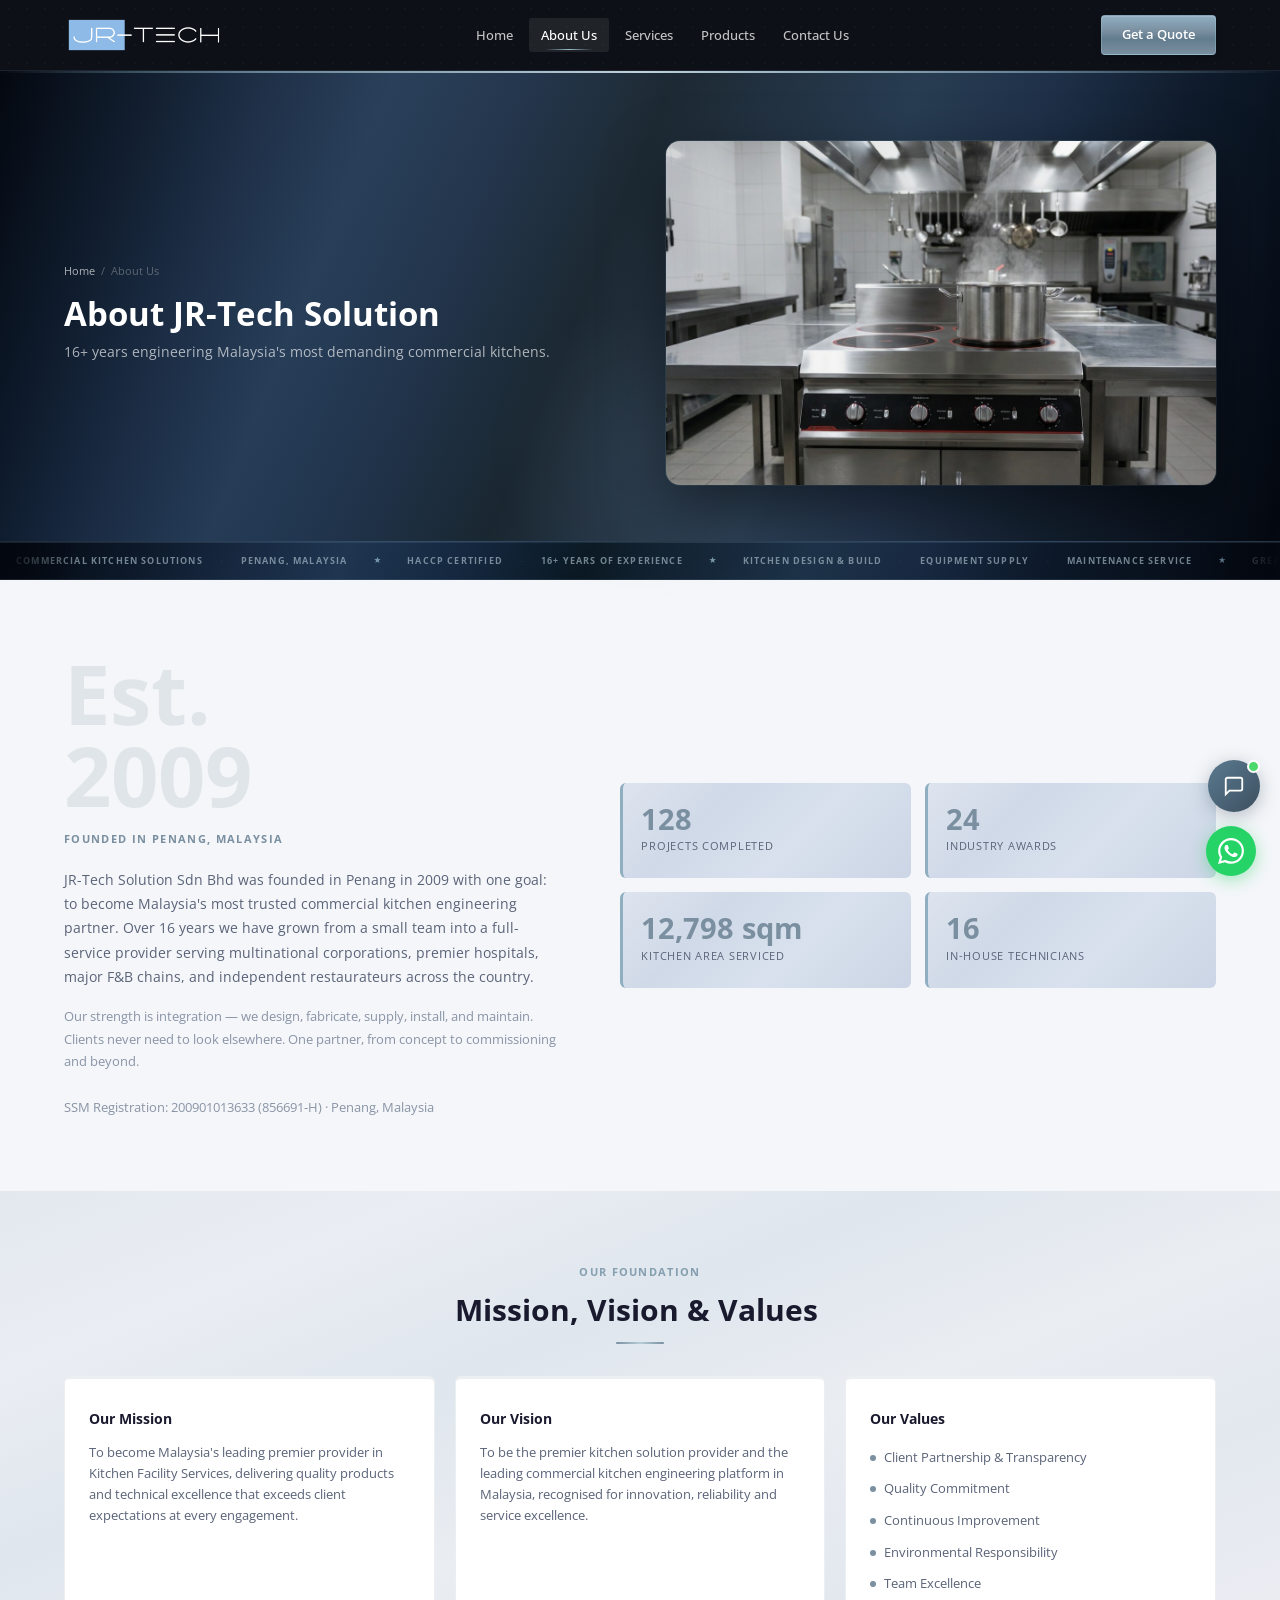
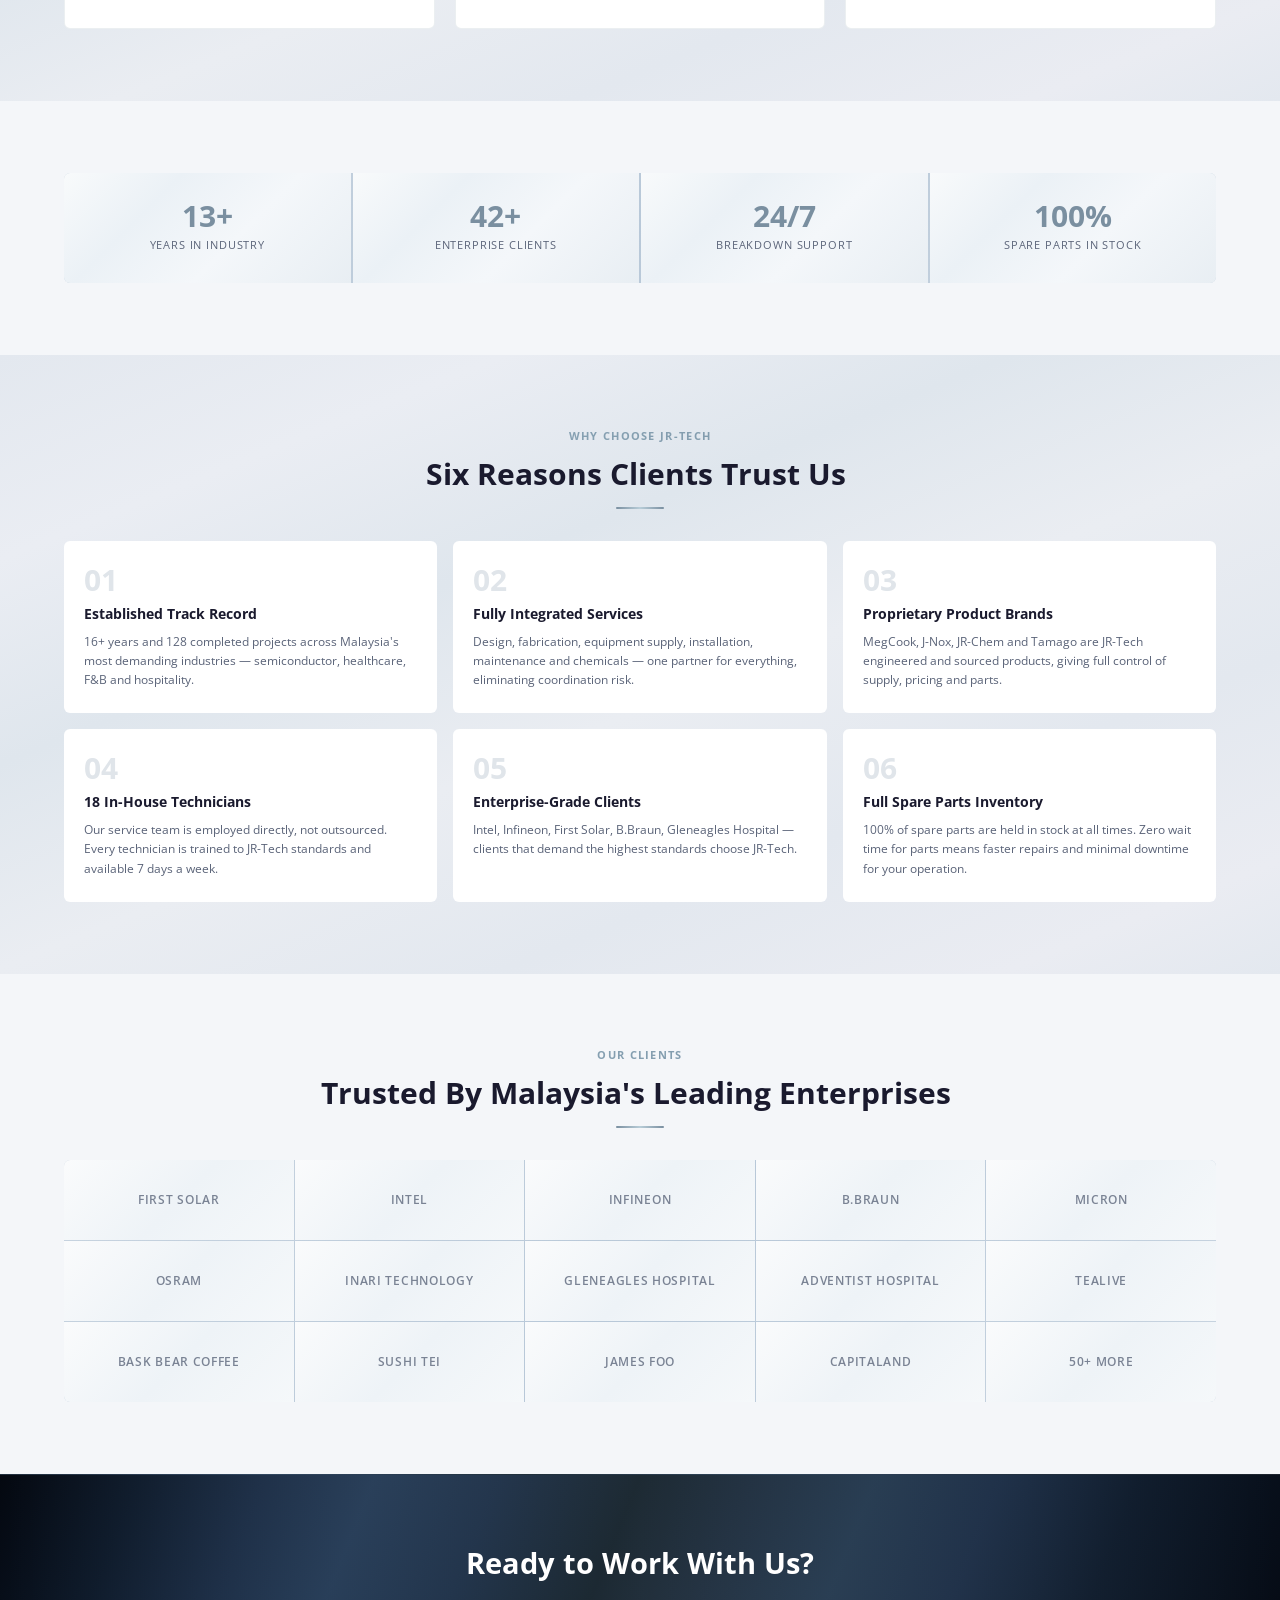
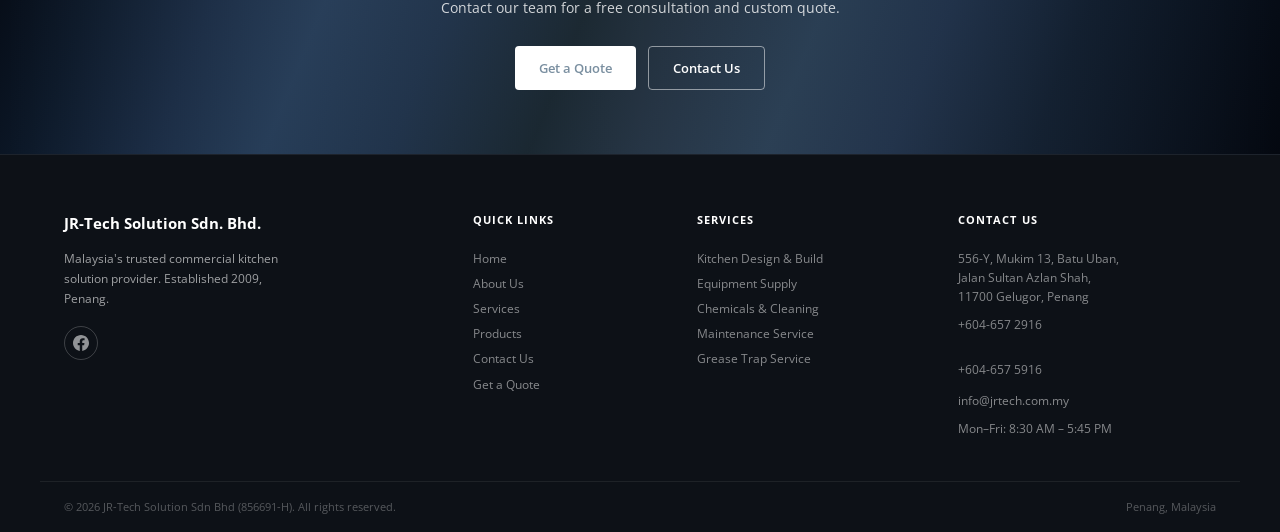
==== commit caefdaf4: "feat: add video panels to home hero and all inner page banners Home: right column now shows a framed" ====
--- a/about.html
+++ b/about.html
@@ -111,9 +111,16 @@
 
 <div class="page-banner">
   <div class="container">
-    <div class="breadcrumb"><a href="index.html">Home</a><span>/</span><span>About Us</span></div>
-    <h1>About JR-Tech Solution</h1>
-    <p>16+ years engineering Malaysia's most demanding commercial kitchens.</p>
+    <div class="page-banner-inner">
+      <div class="page-banner-copy">
+        <div class="breadcrumb"><a href="index.html">Home</a><span>/</span><span>About Us</span></div>
+        <h1>About JR-Tech Solution</h1>
+        <p>16+ years engineering Malaysia's most demanding commercial kitchens.</p>
+      </div>
+      <div class="page-banner-media">
+        <img src="img/hero-bg.png" alt="Commercial kitchen"/>
+      </div>
+    </div>
   </div>
 </div>
 
--- a/style.css
+++ b/style.css
@@ -479,12 +479,25 @@
 }
 
 /* === PAGE BANNER (inner pages) === */
+@keyframes bannerSlideUp {
+  from { opacity: 0; transform: translateY(28px); }
+  to   { opacity: 1; transform: translateY(0); }
+}
+@keyframes bannerFadeIn {
+  from { opacity: 0; }
+  to   { opacity: 1; }
+}
+@keyframes bannerLineExpand {
+  from { width: 0; opacity: 0; }
+  to   { width: 48px; opacity: 1; }
+}
 .page-banner {
   background: #0D1117;
   color: #ffffff;
-  padding: 70px 0 56px;
+  padding: 90px 0 72px;
   position: relative;
   border-bottom: 1px solid rgba(144,180,210,0.2);
+  overflow: hidden;
 }
 .page-banner::before {
   content: '';
@@ -493,16 +506,61 @@
   height: 2px;
   background: linear-gradient(90deg, transparent 0%, #607D8E 20%, #B8CDD8 50%, #607D8E 80%, transparent 100%);
 }
+/* subtle diagonal grid overlay */
+.page-banner::after {
+  content: '';
+  position: absolute; inset: 0;
+  background: repeating-linear-gradient(
+    112deg,
+    transparent 0px, transparent 55px,
+    rgba(144,186,210,.02) 55px, rgba(144,186,210,.02) 57px, transparent 57px
+  );
+  pointer-events: none; z-index: 0;
+}
+.page-banner .container { position: relative; z-index: 1; }
 .page-banner h1 {
-  font-size: clamp(1.6rem, 3.5vw, 2.2rem);
-  font-weight: 700;
-  margin-bottom: 8px;
+  font-size: clamp(2.2rem, 4.5vw, 3.8rem);
+  font-weight: 800;
+  margin-bottom: 10px;
   text-wrap: balance;
+  line-height: 1.12;
+  animation: bannerSlideUp .7s cubic-bezier(.2,.6,.35,1) both;
+  animation-delay: .1s;
 }
 .page-banner p {
-  font-size: 0.9rem;
-  color: rgba(255,255,255,0.6);
-}
+  font-size: 1rem;
+  color: rgba(255,255,255,0.62);
+  animation: bannerSlideUp .65s ease both;
+  animation-delay: .28s;
+}
+.page-banner .breadcrumb {
+  animation: bannerFadeIn .5s ease both;
+  animation-delay: 0s;
+}
+
+/* ── page-banner split layout (text left, video/image right) ── */
+.page-banner-inner {
+  display: grid;
+  grid-template-columns: 1fr 1fr;
+  gap: 52px;
+  align-items: center;
+}
+@media(max-width:900px){ .page-banner-inner { grid-template-columns: 1fr; } }
+
+.page-banner-media {
+  position: relative; border-radius: 14px; overflow: hidden;
+  aspect-ratio: 16/10;
+  box-shadow: 0 22px 60px rgba(0,0,0,.5), 0 0 0 1px rgba(144,186,210,.16);
+  animation: bannerSlideUp .75s cubic-bezier(.2,.6,.35,1) both;
+  animation-delay: .35s;
+}
+.page-banner-media video,
+.page-banner-media img { width: 100%; height: 100%; object-fit: cover; display: block; }
+.page-banner-media::after {
+  content: ''; position: absolute; inset: 0; pointer-events: none;
+  background: linear-gradient(135deg, rgba(5,10,18,.16) 0%, transparent 55%, rgba(5,10,18,.2) 100%);
+}
+@media(max-width:900px){ .page-banner-media { display: none; } }
 .breadcrumb {
   display: flex;
   align-items: center;
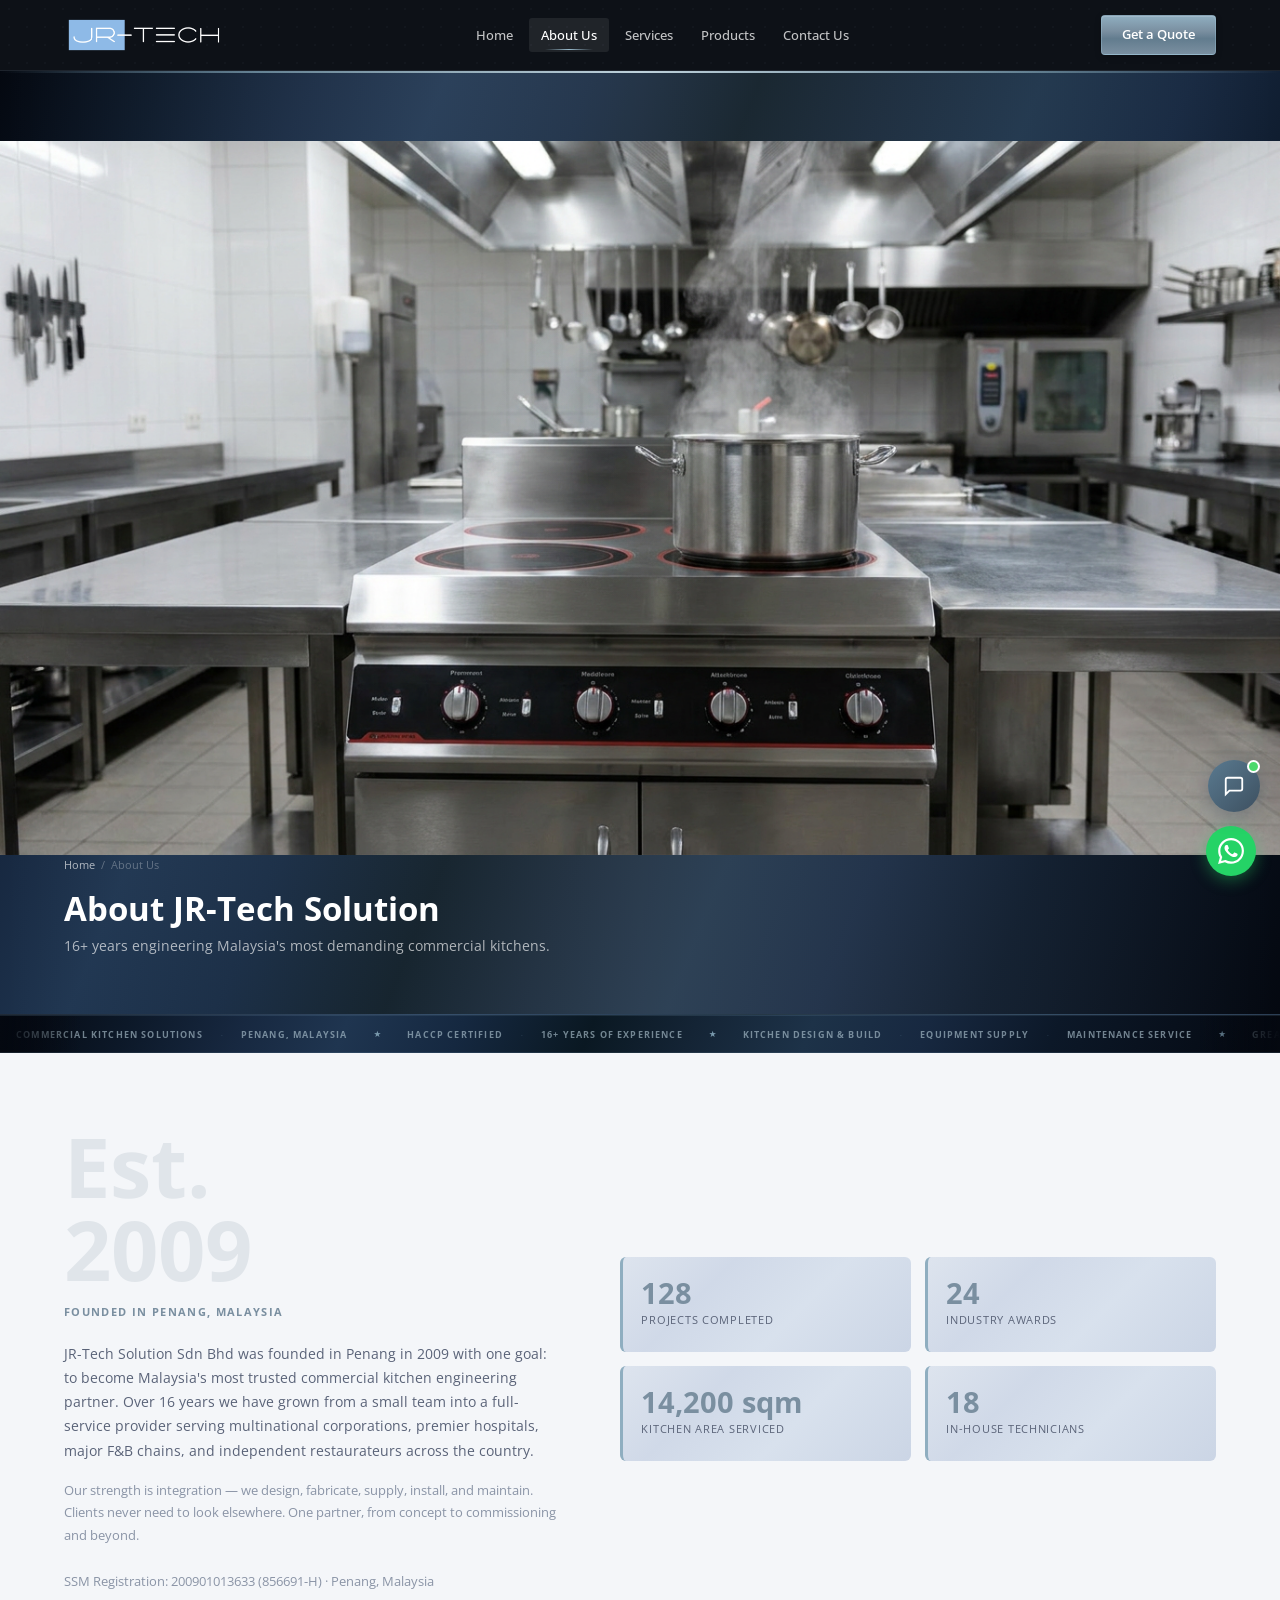
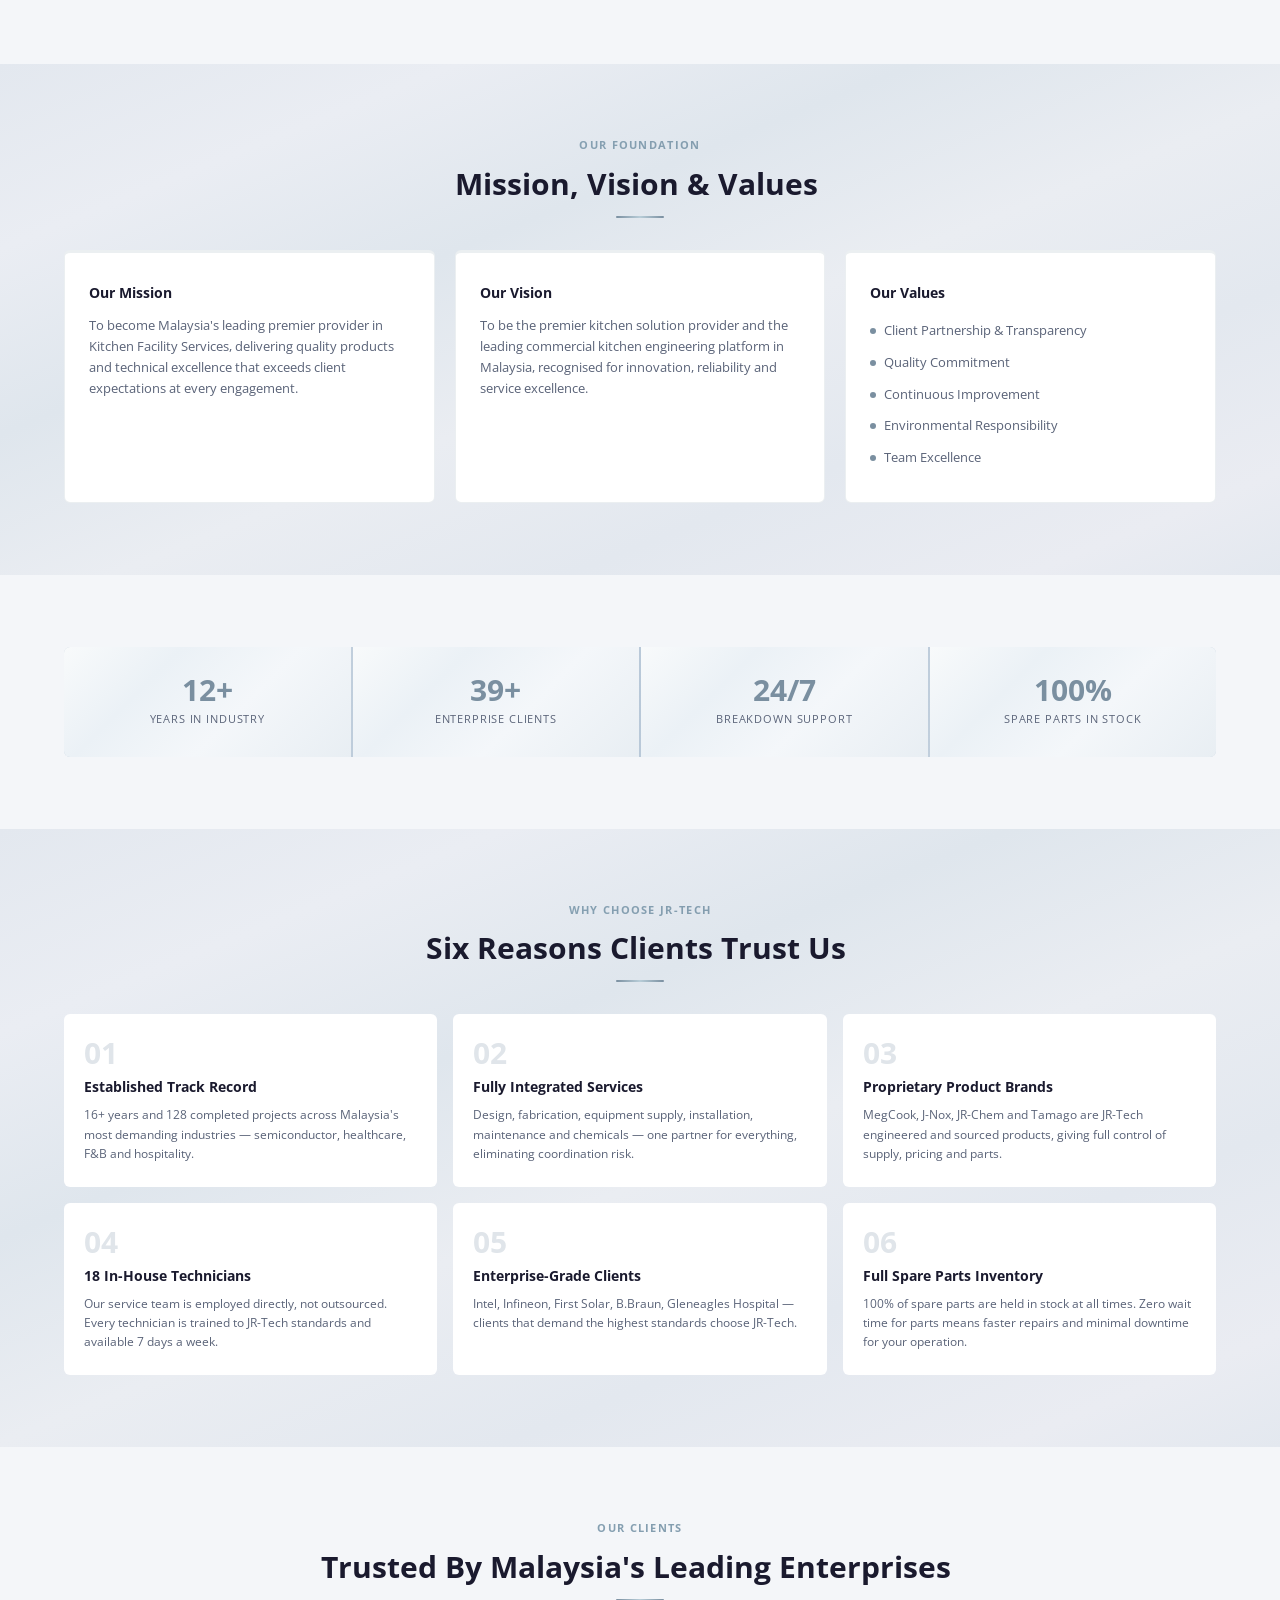
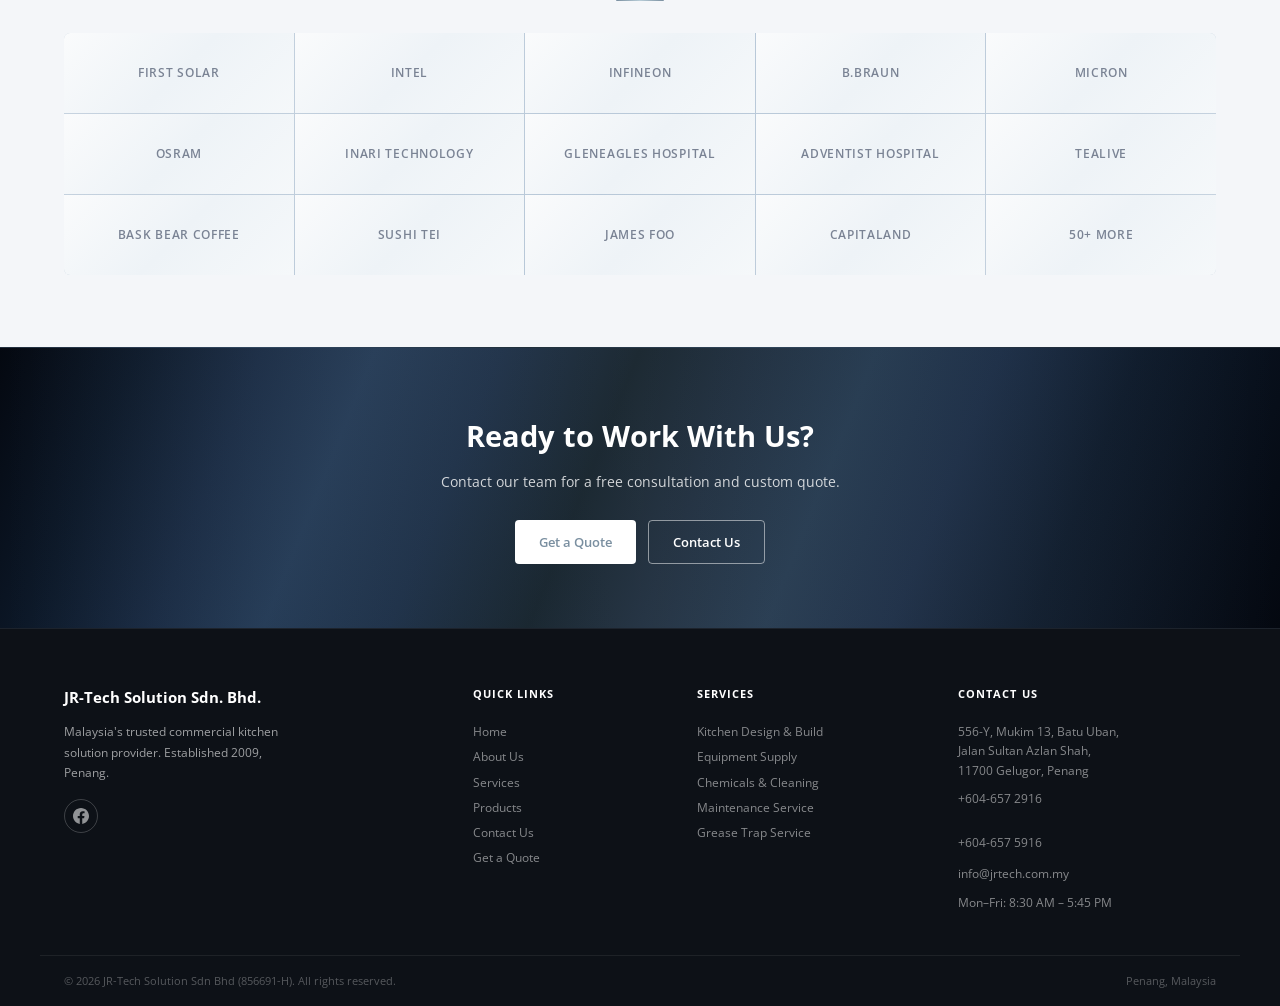
==== commit 76001005: "fix: use full-bleed background video on all page banners (no panels) Remove split-layout panels from" ====
--- a/about.html
+++ b/about.html
@@ -110,17 +110,12 @@
 </header>
 
 <div class="page-banner">
-  <div class="container">
-    <div class="page-banner-inner">
-      <div class="page-banner-copy">
-        <div class="breadcrumb"><a href="index.html">Home</a><span>/</span><span>About Us</span></div>
-        <h1>About JR-Tech Solution</h1>
-        <p>16+ years engineering Malaysia's most demanding commercial kitchens.</p>
-      </div>
-      <div class="page-banner-media">
-        <img src="img/hero-bg.png" alt="Commercial kitchen"/>
-      </div>
-    </div>
+  <img class="page-banner-bg" src="img/hero-bg.png" alt=""/>
+  <div class="page-banner-overlay"></div>
+  <div class="container">
+    <div class="breadcrumb"><a href="index.html">Home</a><span>/</span><span>About Us</span></div>
+    <h1>About JR-Tech Solution</h1>
+    <p>16+ years engineering Malaysia's most demanding commercial kitchens.</p>
   </div>
 </div>
 
--- a/style.css
+++ b/style.css
@@ -538,29 +538,20 @@
   animation-delay: 0s;
 }
 
-/* ── page-banner split layout (text left, video/image right) ── */
-.page-banner-inner {
-  display: grid;
-  grid-template-columns: 1fr 1fr;
-  gap: 52px;
-  align-items: center;
-}
-@media(max-width:900px){ .page-banner-inner { grid-template-columns: 1fr; } }
-
-.page-banner-media {
-  position: relative; border-radius: 14px; overflow: hidden;
-  aspect-ratio: 16/10;
-  box-shadow: 0 22px 60px rgba(0,0,0,.5), 0 0 0 1px rgba(144,186,210,.16);
-  animation: bannerSlideUp .75s cubic-bezier(.2,.6,.35,1) both;
-  animation-delay: .35s;
-}
-.page-banner-media video,
-.page-banner-media img { width: 100%; height: 100%; object-fit: cover; display: block; }
-.page-banner-media::after {
-  content: ''; position: absolute; inset: 0; pointer-events: none;
-  background: linear-gradient(135deg, rgba(5,10,18,.16) 0%, transparent 55%, rgba(5,10,18,.2) 100%);
-}
-@media(max-width:900px){ .page-banner-media { display: none; } }
+/* ── page-banner full-bleed background video ── */
+.page-banner-bg {
+  position: absolute; inset: 0; width: 100%; height: 100%;
+  object-fit: cover; z-index: 0; pointer-events: none;
+}
+.page-banner-overlay {
+  position: absolute; inset: 0; z-index: 1; pointer-events: none;
+  background: linear-gradient(100deg,
+    rgba(3,7,14,0.82) 0%,
+    rgba(8,16,28,0.70) 50%,
+    rgba(3,7,14,0.60) 100%
+  );
+}
+.page-banner .container { position: relative; z-index: 2; }
 .breadcrumb {
   display: flex;
   align-items: center;
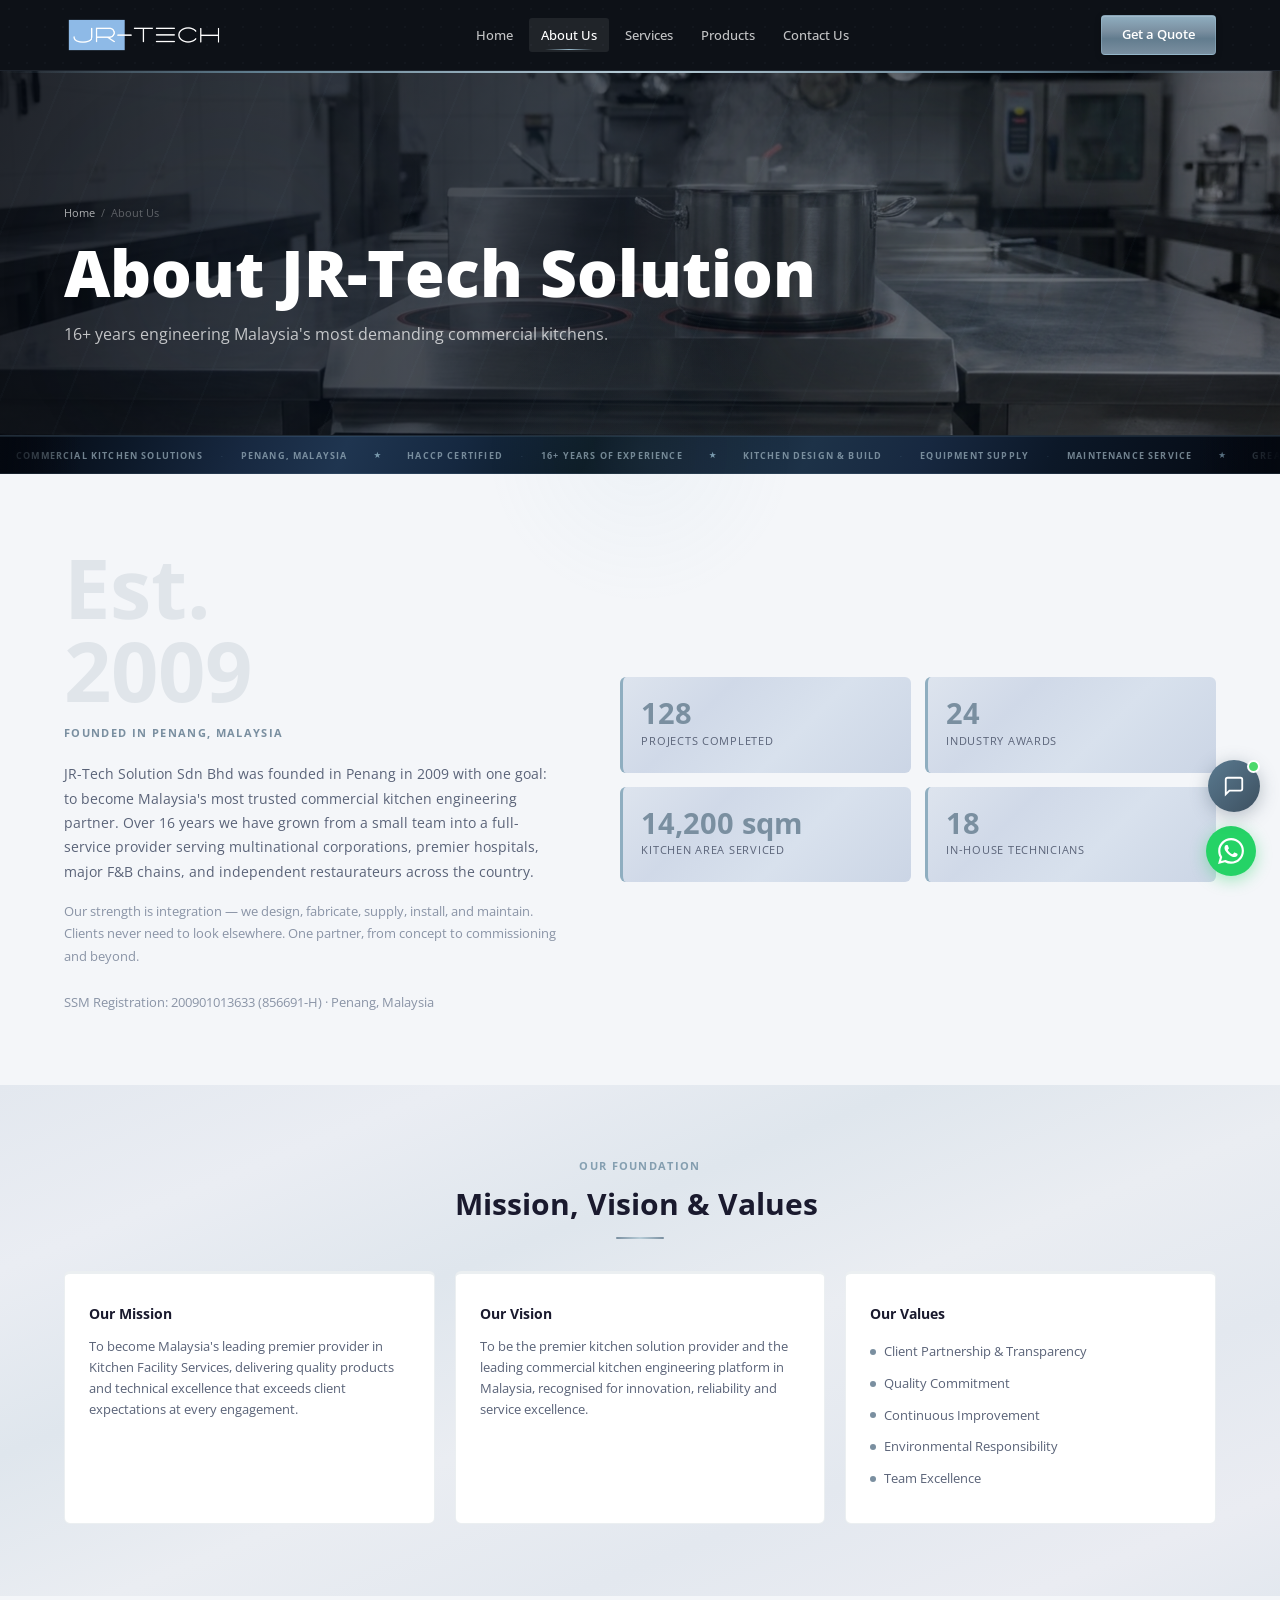
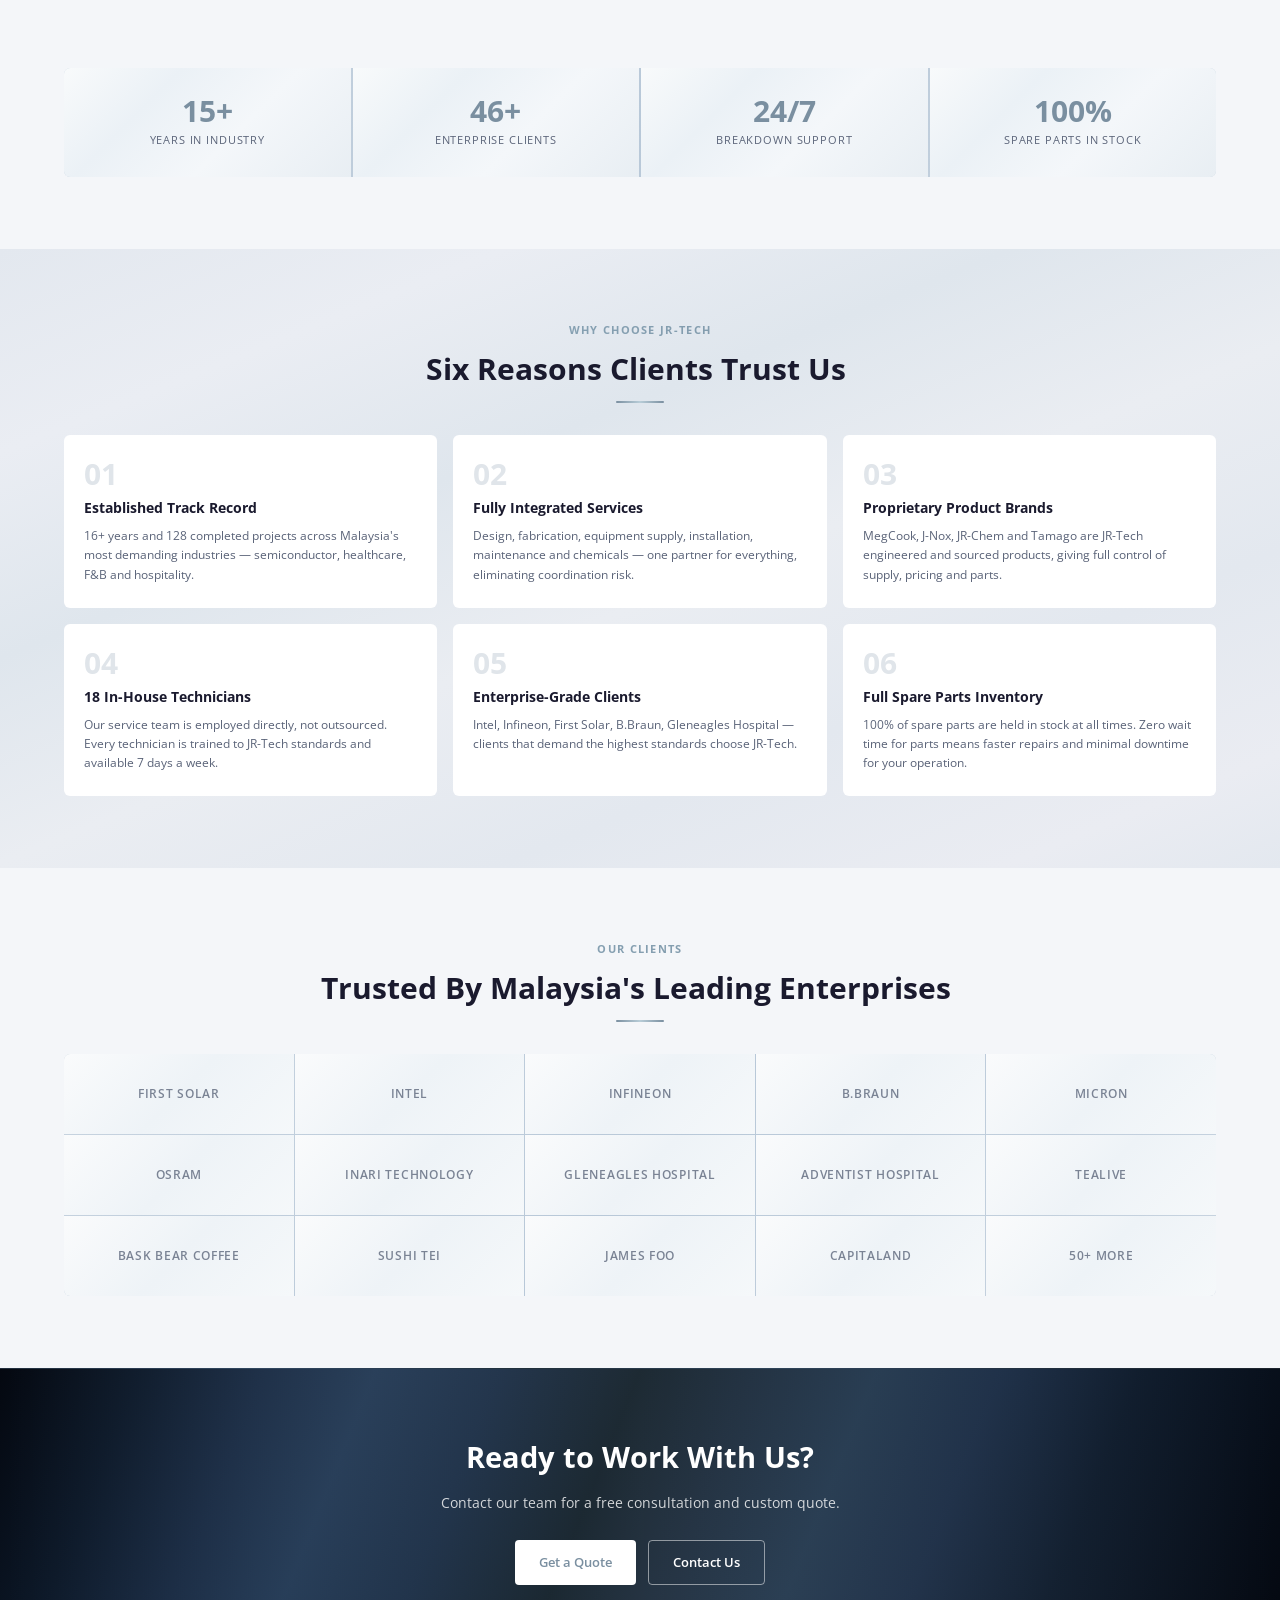
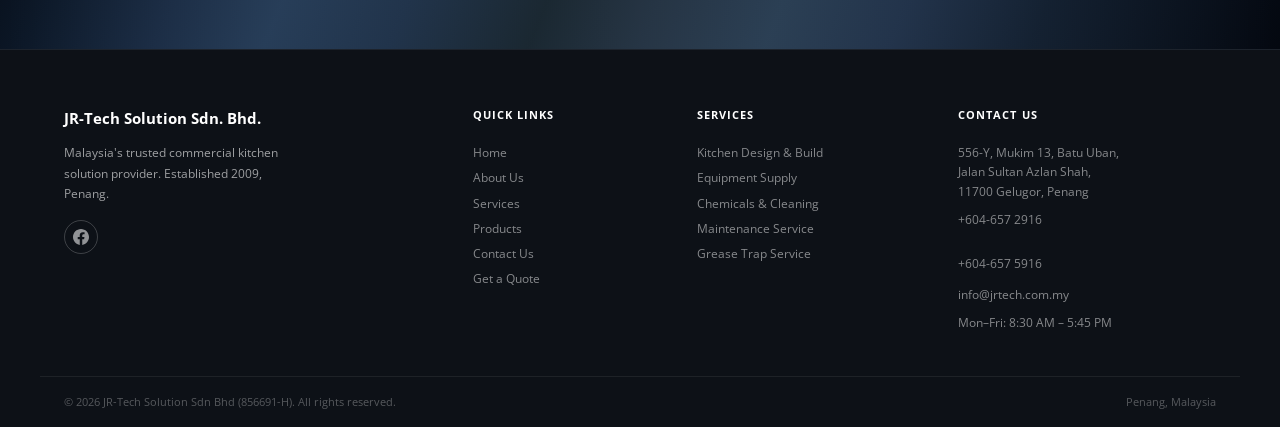
==== commit a2c93c52: "fix: repair and unify hero structure across all pages Home hero: - Grid was two columns with an empt" ====
--- a/about.html
+++ b/about.html
@@ -19,9 +19,7 @@
   <link href="https://fonts.googleapis.com/css2?family=Open+Sans:wght@400;500;600;700&display=swap" rel="stylesheet"/>
   <link rel="stylesheet" href="style.css"/>
   <style>
-    .page-banner { background: #0D1117; color: #fff; padding: 70px 0 56px; }
-    .page-banner h1 { font-size: clamp(1.6rem, 3.5vw, 2.2rem); font-weight: 700; margin-bottom: 8px; }
-    .page-banner p { font-size: .9rem; color: rgba(255,255,255,.65); }
+    /* page-banner hero handled globally (unified full-bleed video hero) */
     .breadcrumb { display: flex; align-items: center; gap: 6px; font-size: .75rem; color: rgba(255,255,255,.5); margin-bottom: 16px; }
     .breadcrumb a { color: rgba(255,255,255,.65); }
     .breadcrumb a:hover { color: #fff; }
--- a/style.css
+++ b/style.css
@@ -491,67 +491,86 @@
   from { width: 0; opacity: 0; }
   to   { width: 48px; opacity: 1; }
 }
+/* floating ambient orb drift (shared with home hero) */
+@keyframes floatOrb {
+  0%,100% { transform: translate(0,0) scale(1); }
+  33%     { transform: translate(24px,-38px) scale(1.06); }
+  66%     { transform: translate(-18px,22px) scale(0.95); }
+}
+/* ── UNIFIED PAGE-BANNER HERO (full-bleed video/image background) ── */
 .page-banner {
-  background: #0D1117;
+  position: relative;
+  padding: 132px 0 88px;
   color: #ffffff;
-  padding: 90px 0 72px;
-  position: relative;
+  overflow: hidden;
+  isolation: isolate;
+  background: #050A12;
   border-bottom: 1px solid rgba(144,180,210,0.2);
-  overflow: hidden;
-}
+}
+/* full-bleed background video or image */
+.page-banner-bg {
+  position: absolute; inset: 0; width: 100%; height: 100%;
+  object-fit: cover; z-index: -2; pointer-events: none;
+  transform-origin: center center;
+}
+/* darkening overlay + ambient orbs */
+.page-banner-overlay {
+  position: absolute; inset: 0; z-index: -1; pointer-events: none;
+  background: linear-gradient(100deg,
+    rgba(3,7,14,0.86) 0%,
+    rgba(8,16,28,0.70) 46%,
+    rgba(3,7,14,0.52) 100%
+  );
+}
+.page-banner-overlay::before,
+.page-banner-overlay::after {
+  content: ''; position: absolute; border-radius: 50%;
+  filter: blur(72px); pointer-events: none;
+  animation: floatOrb ease-in-out infinite;
+}
+.page-banner-overlay::before {
+  width: 440px; height: 440px; top: -14%; right: 12%;
+  background: radial-gradient(circle, rgba(155,189,207,.12) 0%, transparent 68%);
+  animation-duration: 13s;
+}
+.page-banner-overlay::after {
+  width: 300px; height: 300px; bottom: 2%; left: 6%;
+  background: radial-gradient(circle, rgba(94,134,184,.10) 0%, transparent 68%);
+  animation-duration: 11s; animation-delay: -4s;
+}
+/* top accent line + subtle diagonal grid texture */
 .page-banner::before {
-  content: '';
-  position: absolute;
-  top: 0; left: 0; right: 0;
-  height: 2px;
+  content: ''; position: absolute; top: 0; left: 0; right: 0; height: 2px; z-index: 0;
   background: linear-gradient(90deg, transparent 0%, #607D8E 20%, #B8CDD8 50%, #607D8E 80%, transparent 100%);
 }
-/* subtle diagonal grid overlay */
 .page-banner::after {
-  content: '';
-  position: absolute; inset: 0;
-  background: repeating-linear-gradient(
-    112deg,
-    transparent 0px, transparent 55px,
-    rgba(144,186,210,.02) 55px, rgba(144,186,210,.02) 57px, transparent 57px
+  content: ''; position: absolute; inset: 0; z-index: -1; pointer-events: none;
+  background: repeating-linear-gradient(112deg,
+    transparent 0px, transparent 60px,
+    rgba(144,189,215,.02) 60px, rgba(144,189,215,.02) 62px, transparent 62px
   );
-  pointer-events: none; z-index: 0;
 }
 .page-banner .container { position: relative; z-index: 1; }
 .page-banner h1 {
-  font-size: clamp(2.2rem, 4.5vw, 3.8rem);
+  font-size: clamp(2.4rem, 5vw, 4.4rem);
   font-weight: 800;
-  margin-bottom: 10px;
+  margin-bottom: 12px;
   text-wrap: balance;
-  line-height: 1.12;
+  line-height: 1.1;
   animation: bannerSlideUp .7s cubic-bezier(.2,.6,.35,1) both;
-  animation-delay: .1s;
+  animation-delay: .12s;
 }
 .page-banner p {
-  font-size: 1rem;
-  color: rgba(255,255,255,0.62);
+  font-size: 1.05rem;
+  color: rgba(255,255,255,0.72);
+  max-width: 560px;
   animation: bannerSlideUp .65s ease both;
-  animation-delay: .28s;
+  animation-delay: .3s;
 }
 .page-banner .breadcrumb {
   animation: bannerFadeIn .5s ease both;
   animation-delay: 0s;
 }
-
-/* ── page-banner full-bleed background video ── */
-.page-banner-bg {
-  position: absolute; inset: 0; width: 100%; height: 100%;
-  object-fit: cover; z-index: 0; pointer-events: none;
-}
-.page-banner-overlay {
-  position: absolute; inset: 0; z-index: 1; pointer-events: none;
-  background: linear-gradient(100deg,
-    rgba(3,7,14,0.82) 0%,
-    rgba(8,16,28,0.70) 50%,
-    rgba(3,7,14,0.60) 100%
-  );
-}
-.page-banner .container { position: relative; z-index: 2; }
 .breadcrumb {
   display: flex;
   align-items: center;
@@ -1526,31 +1545,9 @@
   100% { transform: skewX(-18deg) translateX(420%); }
 }
 
-/* --- PAGE BANNER: dark animated metallic background -------------------- */
-.page-banner {
-  background: linear-gradient(112deg,
-    #040810 0%, #0C1828 10%, #172840 19%, #1F3550 27%,
-    #152840 36%, #0A1822 46%, #142435 54%, #1D3248 63%,
-    #172840 72%, #0C1828 82%, #040810 100%
-  ) !important;
-  isolation: isolate;
-  overflow: hidden;
-  position: relative;
-}
-.page-banner::after {
-  content: '';
-  position: absolute;
-  inset: 0;
-  background: linear-gradient(to right,
-    transparent 0%, rgba(184,214,238,.05) 20%,
-    rgba(255,255,255,.08) 50%,
-    rgba(184,214,238,.05) 80%, transparent 100%
-  );
-  animation: metalBgSweep 10s linear infinite;
-  z-index: 0;
-  pointer-events: none;
-}
-.page-banner > * { position: relative; z-index: 1; }
+/* --- PAGE BANNER: now a unified full-bleed video hero (see UNIFIED PAGE-BANNER
+       HERO block above). The old metallic gradient / sweep / z-index rules were
+       removed — the video background + overlay handle the visual now. --- */
 
 /* --- CTA BANNER (services.html): dark animated metallic ----------------- */
 .cta-banner {
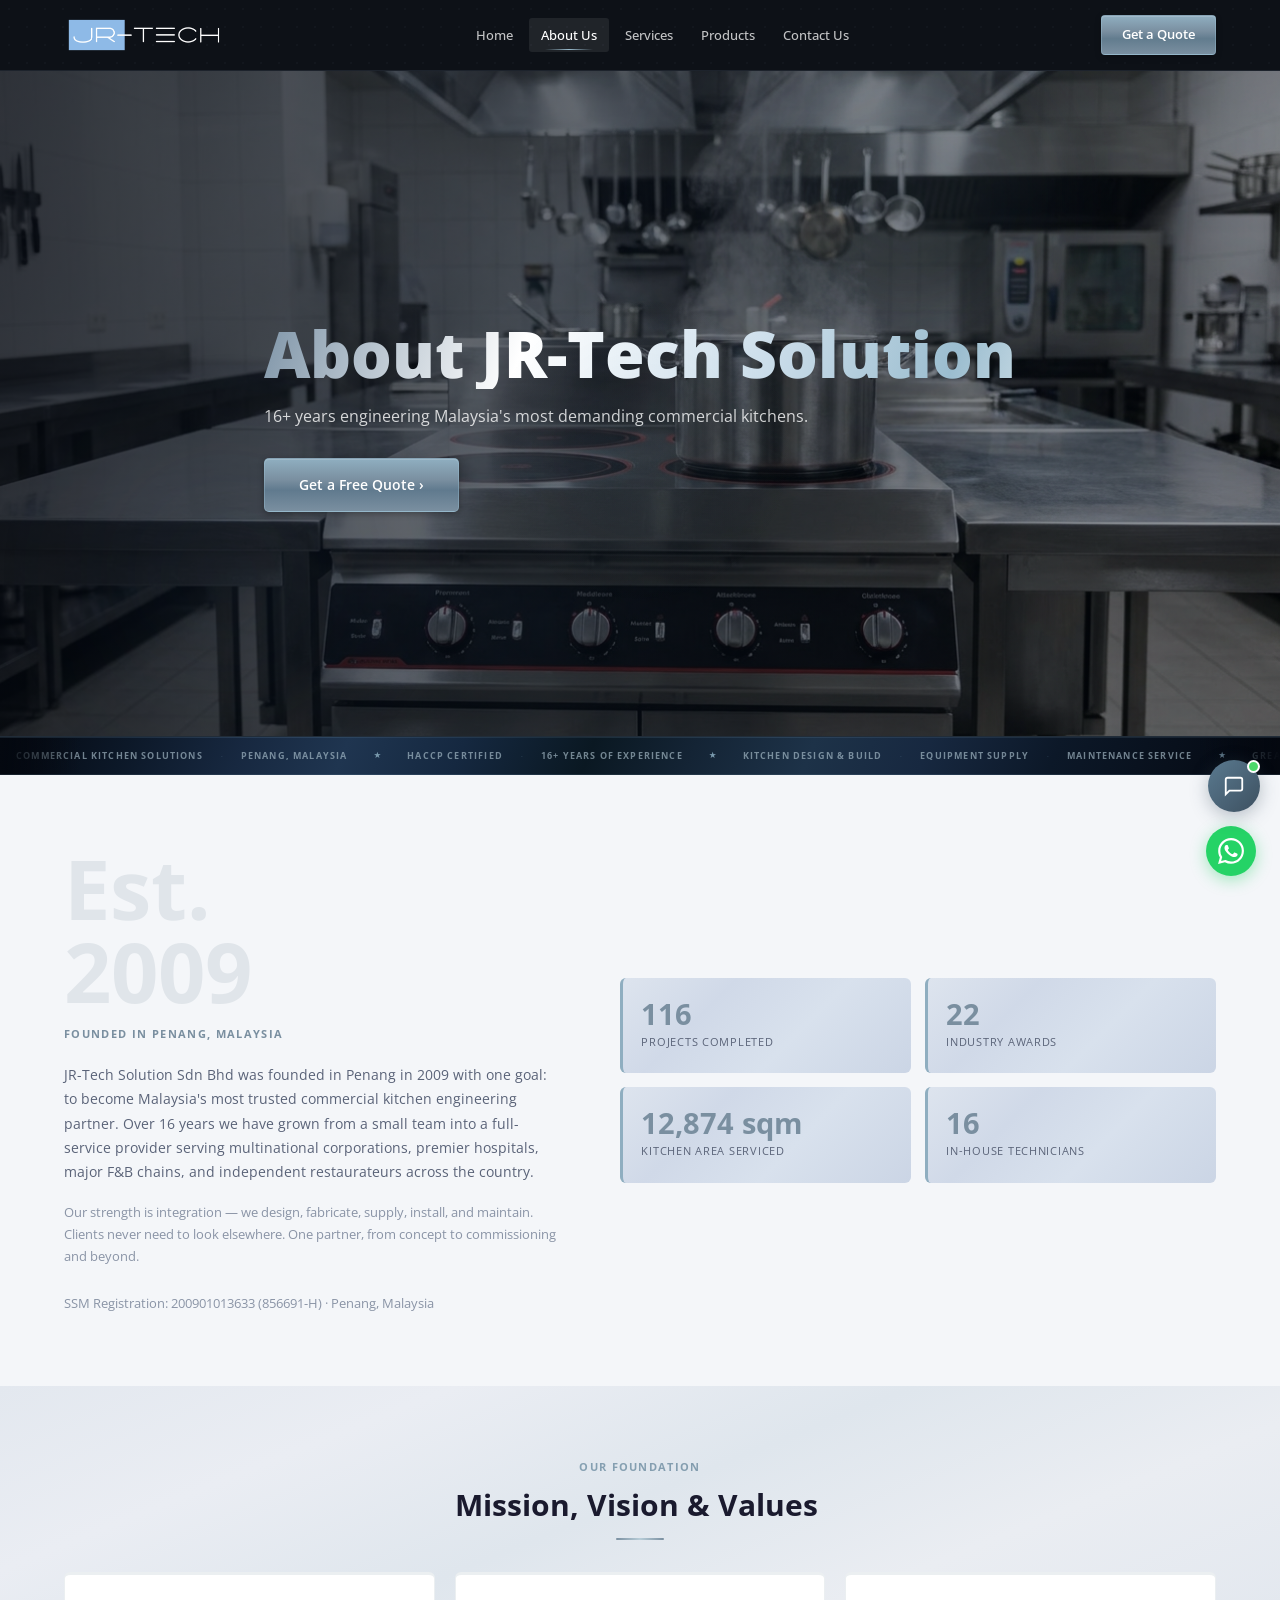
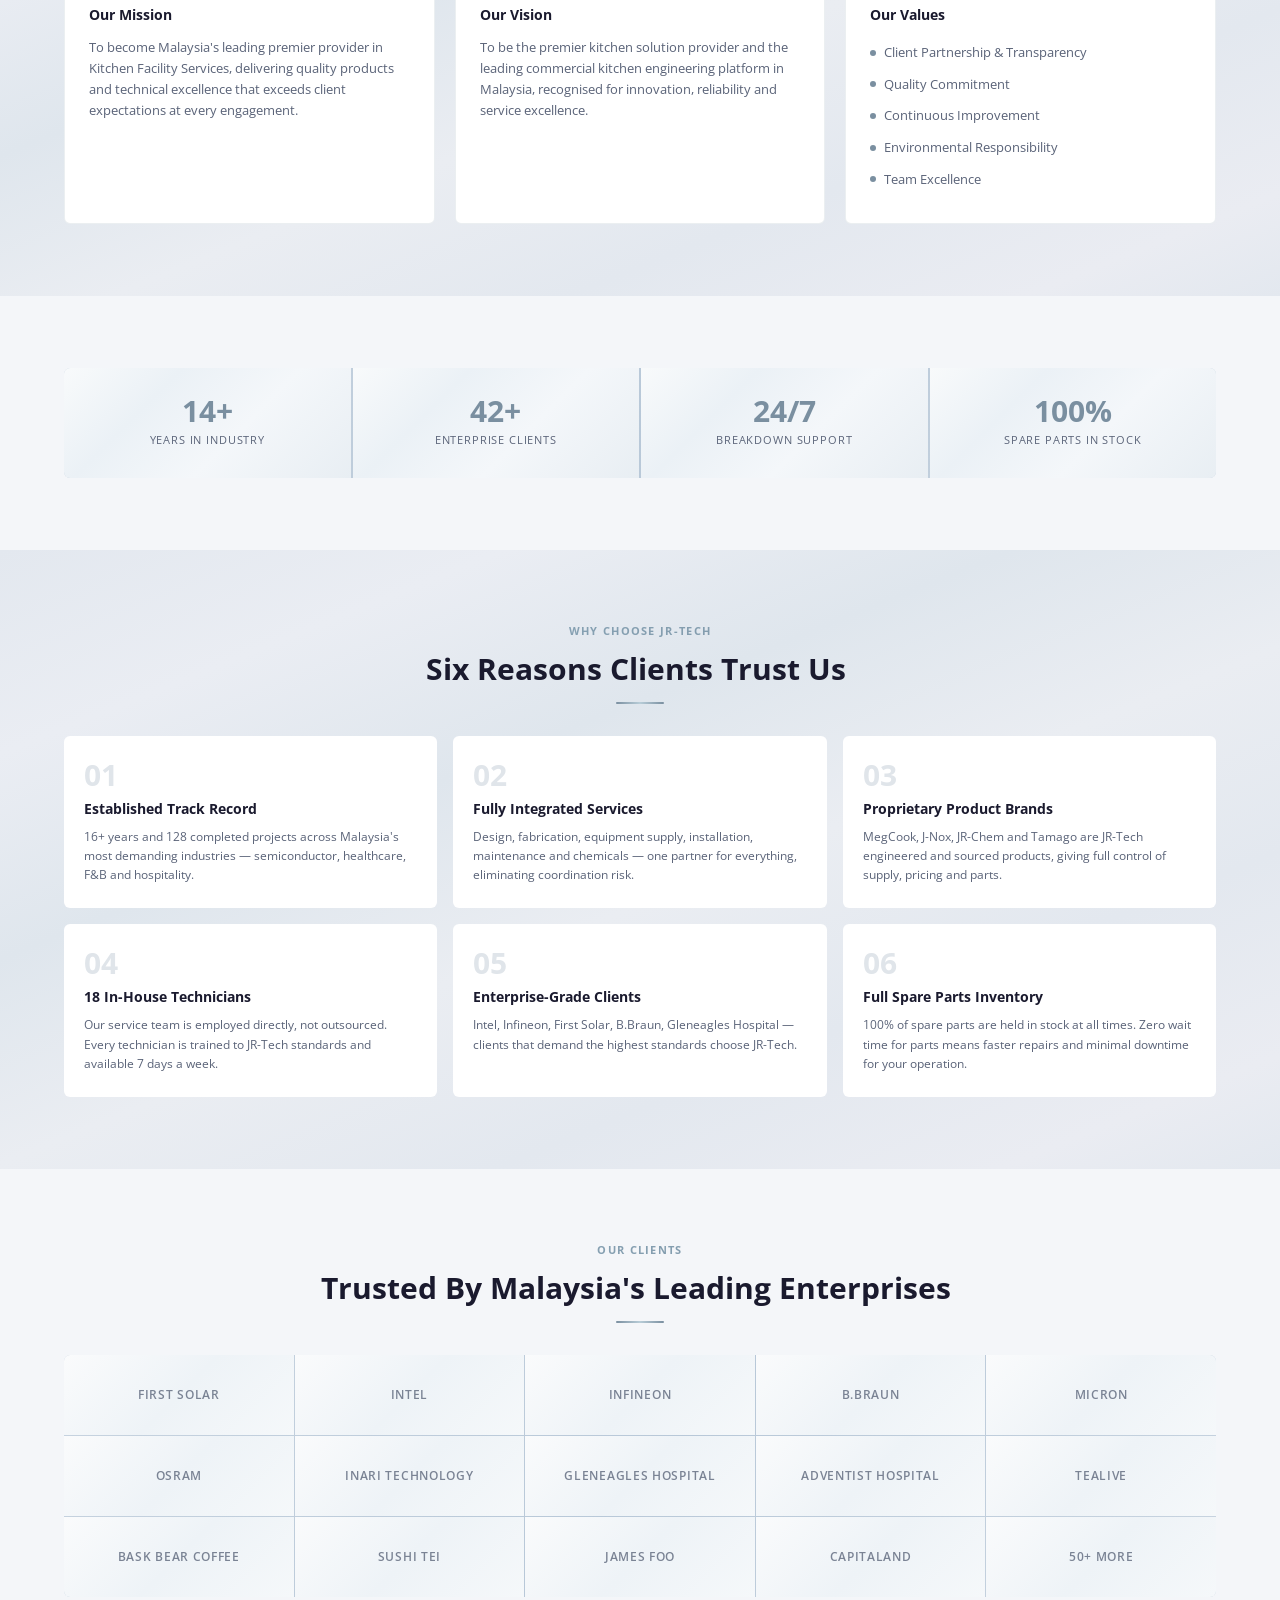
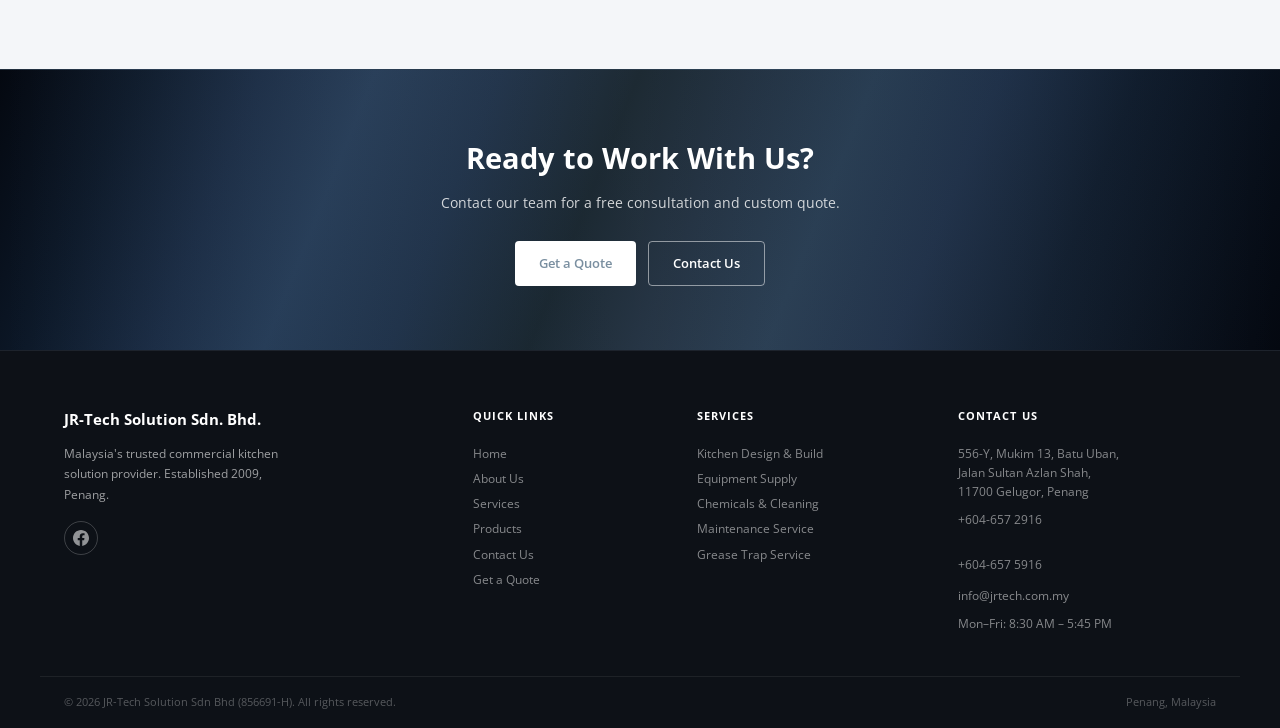
==== commit 19940707: "feat: taller unified heroes, metallic animated titles, CTA + cleanup Applied consistently across all" ====
--- a/about.html
+++ b/about.html
@@ -111,9 +111,9 @@
   <img class="page-banner-bg" src="img/hero-bg.png" alt=""/>
   <div class="page-banner-overlay"></div>
   <div class="container">
-    <div class="breadcrumb"><a href="index.html">Home</a><span>/</span><span>About Us</span></div>
     <h1>About JR-Tech Solution</h1>
     <p>16+ years engineering Malaysia's most demanding commercial kitchens.</p>
+    <a href="quote.html" class="page-banner-cta">Get a Free Quote &rsaquo;</a>
   </div>
 </div>
 
--- a/style.css
+++ b/style.css
@@ -497,15 +497,31 @@
   33%     { transform: translate(24px,-38px) scale(1.06); }
   66%     { transform: translate(-18px,22px) scale(0.95); }
 }
+/* metallic reflective sheen sweeping across hero titles */
+@keyframes metalShine {
+  0%   { background-position: 200% center; }
+  100% { background-position: -60% center; }
+}
+@keyframes ctaSheen {
+  0%   { transform: translateX(0) skewX(-20deg); }
+  100% { transform: translateX(420%) skewX(-20deg); }
+}
 /* ── UNIFIED PAGE-BANNER HERO (full-bleed video/image background) ── */
 .page-banner {
   position: relative;
-  padding: 132px 0 88px;
+  padding: 96px 0 72px;
   color: #ffffff;
   overflow: hidden;
   isolation: isolate;
   background: #050A12;
   border-bottom: 1px solid rgba(144,180,210,0.2);
+}
+/* taller hero on pages that carry a background video/image, so the
+   subject of the footage is properly visible; content is centred */
+.page-banner:has(.page-banner-bg) {
+  min-height: 74vh;
+  display: flex;
+  align-items: center;
 }
 /* full-bleed background video or image */
 .page-banner-bg {
@@ -517,9 +533,9 @@
 .page-banner-overlay {
   position: absolute; inset: 0; z-index: -1; pointer-events: none;
   background: linear-gradient(100deg,
-    rgba(3,7,14,0.86) 0%,
-    rgba(8,16,28,0.70) 46%,
-    rgba(3,7,14,0.52) 100%
+    rgba(3,7,14,0.80) 0%,
+    rgba(8,16,28,0.60) 46%,
+    rgba(3,7,14,0.42) 100%
   );
 }
 .page-banner-overlay::before,
@@ -538,39 +554,53 @@
   background: radial-gradient(circle, rgba(94,134,184,.10) 0%, transparent 68%);
   animation-duration: 11s; animation-delay: -4s;
 }
-/* top accent line + subtle diagonal grid texture */
-.page-banner::before {
-  content: ''; position: absolute; top: 0; left: 0; right: 0; height: 2px; z-index: 0;
-  background: linear-gradient(90deg, transparent 0%, #607D8E 20%, #B8CDD8 50%, #607D8E 80%, transparent 100%);
-}
-.page-banner::after {
-  content: ''; position: absolute; inset: 0; z-index: -1; pointer-events: none;
-  background: repeating-linear-gradient(112deg,
-    transparent 0px, transparent 60px,
-    rgba(144,189,215,.02) 60px, rgba(144,189,215,.02) 62px, transparent 62px
-  );
-}
 .page-banner .container { position: relative; z-index: 1; }
+/* metallic reflective title — left aligned, consistent size across pages */
 .page-banner h1 {
   font-size: clamp(2.4rem, 5vw, 4.4rem);
   font-weight: 800;
-  margin-bottom: 12px;
+  margin-bottom: 14px;
   text-wrap: balance;
   line-height: 1.1;
-  animation: bannerSlideUp .7s cubic-bezier(.2,.6,.35,1) both;
-  animation-delay: .12s;
+  background: linear-gradient(110deg,
+    #7f95a8 0%, #ffffff 16%, #cfe0ec 30%, #9BBDCF 42%,
+    #ffffff 54%, #b9cdda 66%, #ffffff 80%, #8397a8 100%);
+  background-size: 220% auto;
+  -webkit-background-clip: text; background-clip: text;
+  -webkit-text-fill-color: transparent; color: transparent;
+  animation: bannerSlideUp .7s cubic-bezier(.2,.6,.35,1) both,
+             metalShine 6.5s linear infinite;
+  animation-delay: .12s, .12s;
 }
 .page-banner p {
   font-size: 1.05rem;
-  color: rgba(255,255,255,0.72);
+  color: rgba(255,255,255,0.80);
   max-width: 560px;
   animation: bannerSlideUp .65s ease both;
   animation-delay: .3s;
 }
-.page-banner .breadcrumb {
-  animation: bannerFadeIn .5s ease both;
-  animation-delay: 0s;
-}
+/* hero CTA button (metallic, sits below the title) */
+.page-banner-cta {
+  display: inline-flex; align-items: center; gap: 8px;
+  margin-top: 28px; padding: 14px 34px;
+  font-size: .95rem; font-weight: 600; color: #fff; border-radius: 5px;
+  background: linear-gradient(180deg,#8FAEC0 0%,#7A8FA0 40%,#607A8E 60%,#7A8FA0 100%);
+  border: 1px solid rgba(160,200,220,.35);
+  box-shadow: 0 2px 6px rgba(0,0,0,.3), inset 0 1px 0 rgba(255,255,255,.15);
+  position: relative; overflow: hidden;
+  transition: box-shadow .28s, transform .22s;
+  animation: bannerSlideUp .65s ease both; animation-delay: .46s;
+}
+.page-banner-cta::after {
+  content:''; position:absolute; top:-25%; left:-80%; width:55%; height:150%;
+  background:linear-gradient(to right,transparent,rgba(255,255,255,.35),transparent);
+  transform:skewX(-20deg); pointer-events:none;
+}
+.page-banner-cta:hover {
+  background: linear-gradient(180deg,#9DC0D4 0%,#8FAEC0 40%,#7A9AB0 60%,#8FAEC0 100%);
+  box-shadow: 0 8px 24px rgba(122,143,160,.5); transform: translateY(-2px);
+}
+.page-banner-cta:hover::after { animation: ctaSheen .5s ease forwards; }
 .breadcrumb {
   display: flex;
   align-items: center;
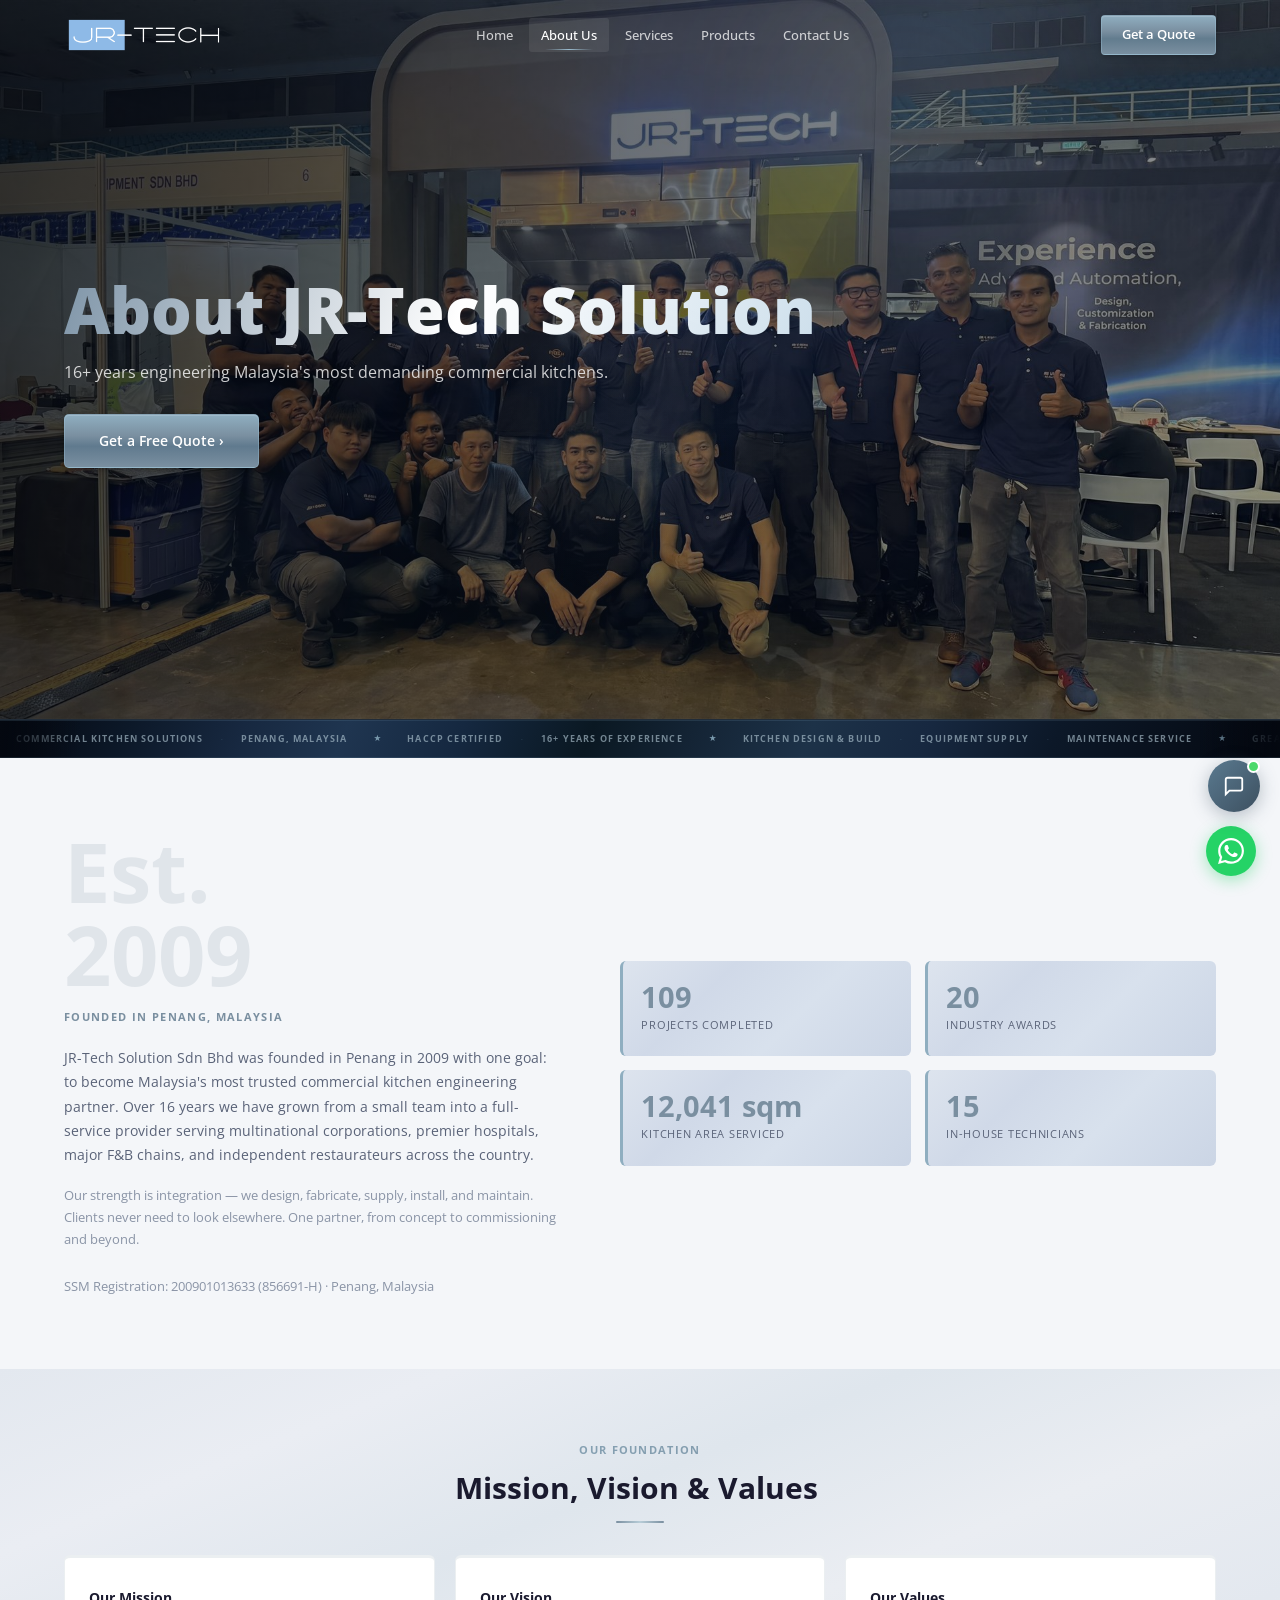
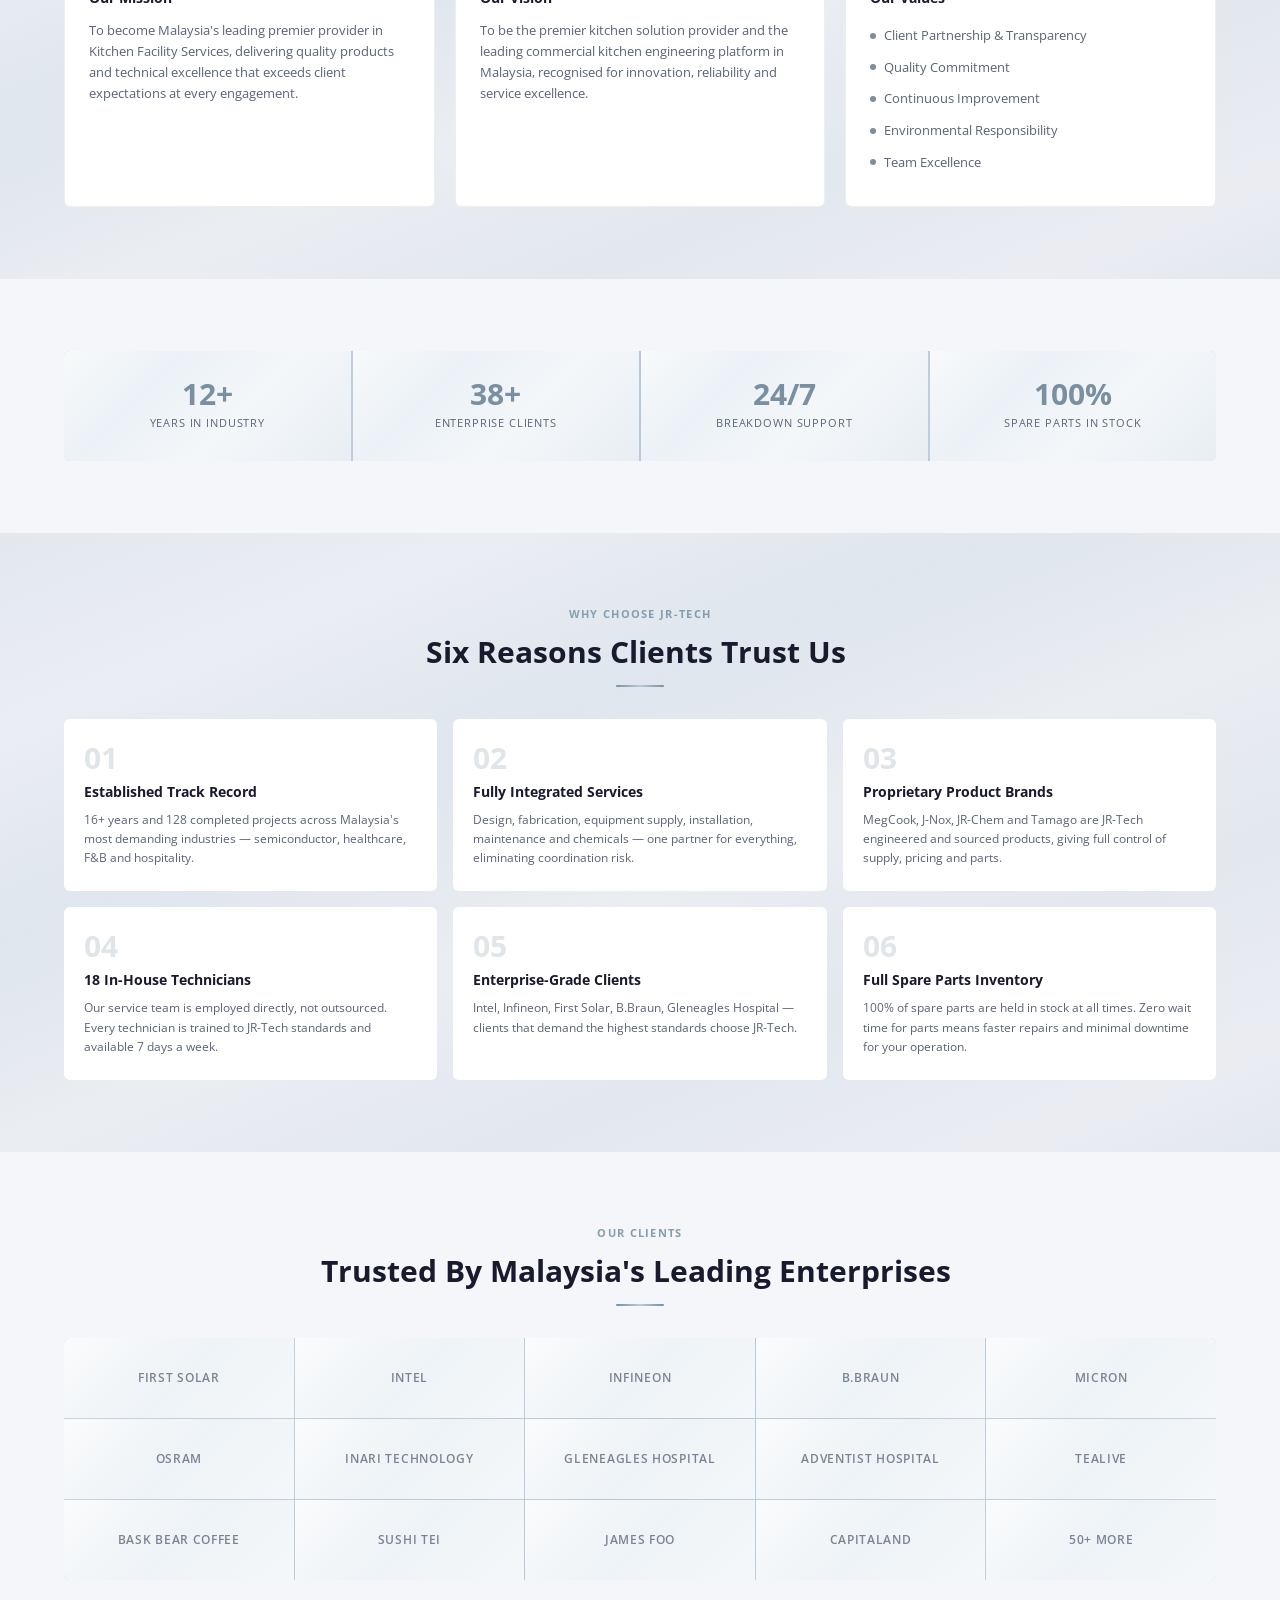
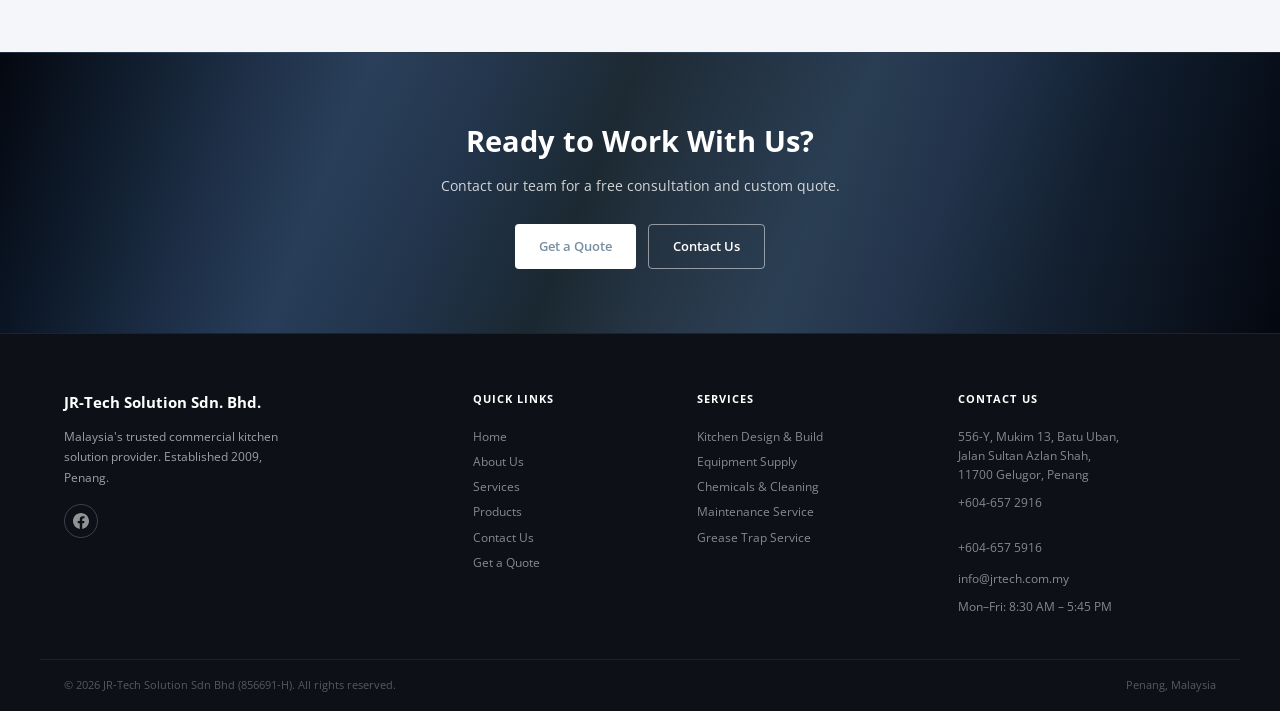
==== commit bf19fd68: "feat: About hero background - team photo (compressed 19.5MB PNG to 321KB JPEG) Co-Authored-By: Claud" ====
--- a/about.html
+++ b/about.html
@@ -108,7 +108,7 @@
 </header>
 
 <div class="page-banner">
-  <img class="page-banner-bg" src="img/hero-bg.png" alt=""/>
+  <img class="page-banner-bg" src="img/hero-about.jpg" alt="JR-Tech team in front of a commercial kitchen"/>
   <div class="page-banner-overlay"></div>
   <div class="container">
     <h1>About JR-Tech Solution</h1>
--- a/style.css
+++ b/style.css
@@ -144,14 +144,22 @@
 
 /* === HEADER === */
 #site-header {
-  position: sticky;
-  top: 0;
+  position: fixed;
+  top: 0; left: 0; right: 0;
   z-index: 200;
-  background: #0D1117;
-  transition: padding 0.25s;
+  background-color: transparent;
+  border-bottom: 1px solid transparent;
+  transition: background-color 0.3s ease, border-color 0.3s ease, box-shadow 0.3s ease;
+}
+/* solid dark bar once scrolled past the dark hero onto light content */
+#site-header.solid {
+  background-color: #0D1117;
+  background-image: radial-gradient(rgba(144,186,210,0.035) 1px, transparent 1px);
+  background-size: 18px 18px;
   border-bottom: 1px solid rgba(122,143,160,0.15);
-}
-#site-header.compact .hdr-inner { height: 58px; }
+  box-shadow: 0 2px 18px rgba(0,0,0,0.35);
+}
+/* header stays a fixed 70px height — no shrink-on-scroll */
 .hdr-inner {
   max-width: 1200px;
   margin: 0 auto;
@@ -516,18 +524,21 @@
   background: #050A12;
   border-bottom: 1px solid rgba(144,180,210,0.2);
 }
-/* taller hero on pages that carry a background video/image, so the
-   subject of the footage is properly visible; content is centred */
+/* 16:9 hero on pages that carry a background video/image, so the footage
+   keeps its cinematic ratio; content sits vertically centred, left-aligned */
 .page-banner:has(.page-banner-bg) {
-  min-height: 74vh;
-  display: flex;
-  align-items: center;
+  aspect-ratio: 16 / 9;
+  min-height: 520px;
+  display: flex;
+  align-items: center;
+}
+@media(max-width:768px){
+  .page-banner:has(.page-banner-bg) { aspect-ratio: auto; min-height: 84vh; }
 }
 /* full-bleed background video or image */
 .page-banner-bg {
   position: absolute; inset: 0; width: 100%; height: 100%;
   object-fit: cover; z-index: -2; pointer-events: none;
-  transform-origin: center center;
 }
 /* darkening overlay + ambient orbs */
 .page-banner-overlay {
@@ -554,7 +565,9 @@
   background: radial-gradient(circle, rgba(94,134,184,.10) 0%, transparent 68%);
   animation-duration: 11s; animation-delay: -4s;
 }
-.page-banner .container { position: relative; z-index: 1; }
+/* width:100% is required — as a flex item the container would otherwise
+   shrink-to-fit and margin:auto would centre the title block */
+.page-banner .container { position: relative; z-index: 1; width: 100%; }
 /* metallic reflective title — left aligned, consistent size across pages */
 .page-banner h1 {
   font-size: clamp(2.4rem, 5vw, 4.4rem);
@@ -1416,10 +1429,6 @@
   background-image: radial-gradient(rgba(144,186,210,0.05) 1px, transparent 1px);
   background-size: 20px 20px;
 }
-#site-header {
-  background-image: radial-gradient(rgba(144,186,210,0.035) 1px, transparent 1px);
-  background-size: 18px 18px;
-}
 
 /* Contact info card metallic hover */
 .contact-info-card {
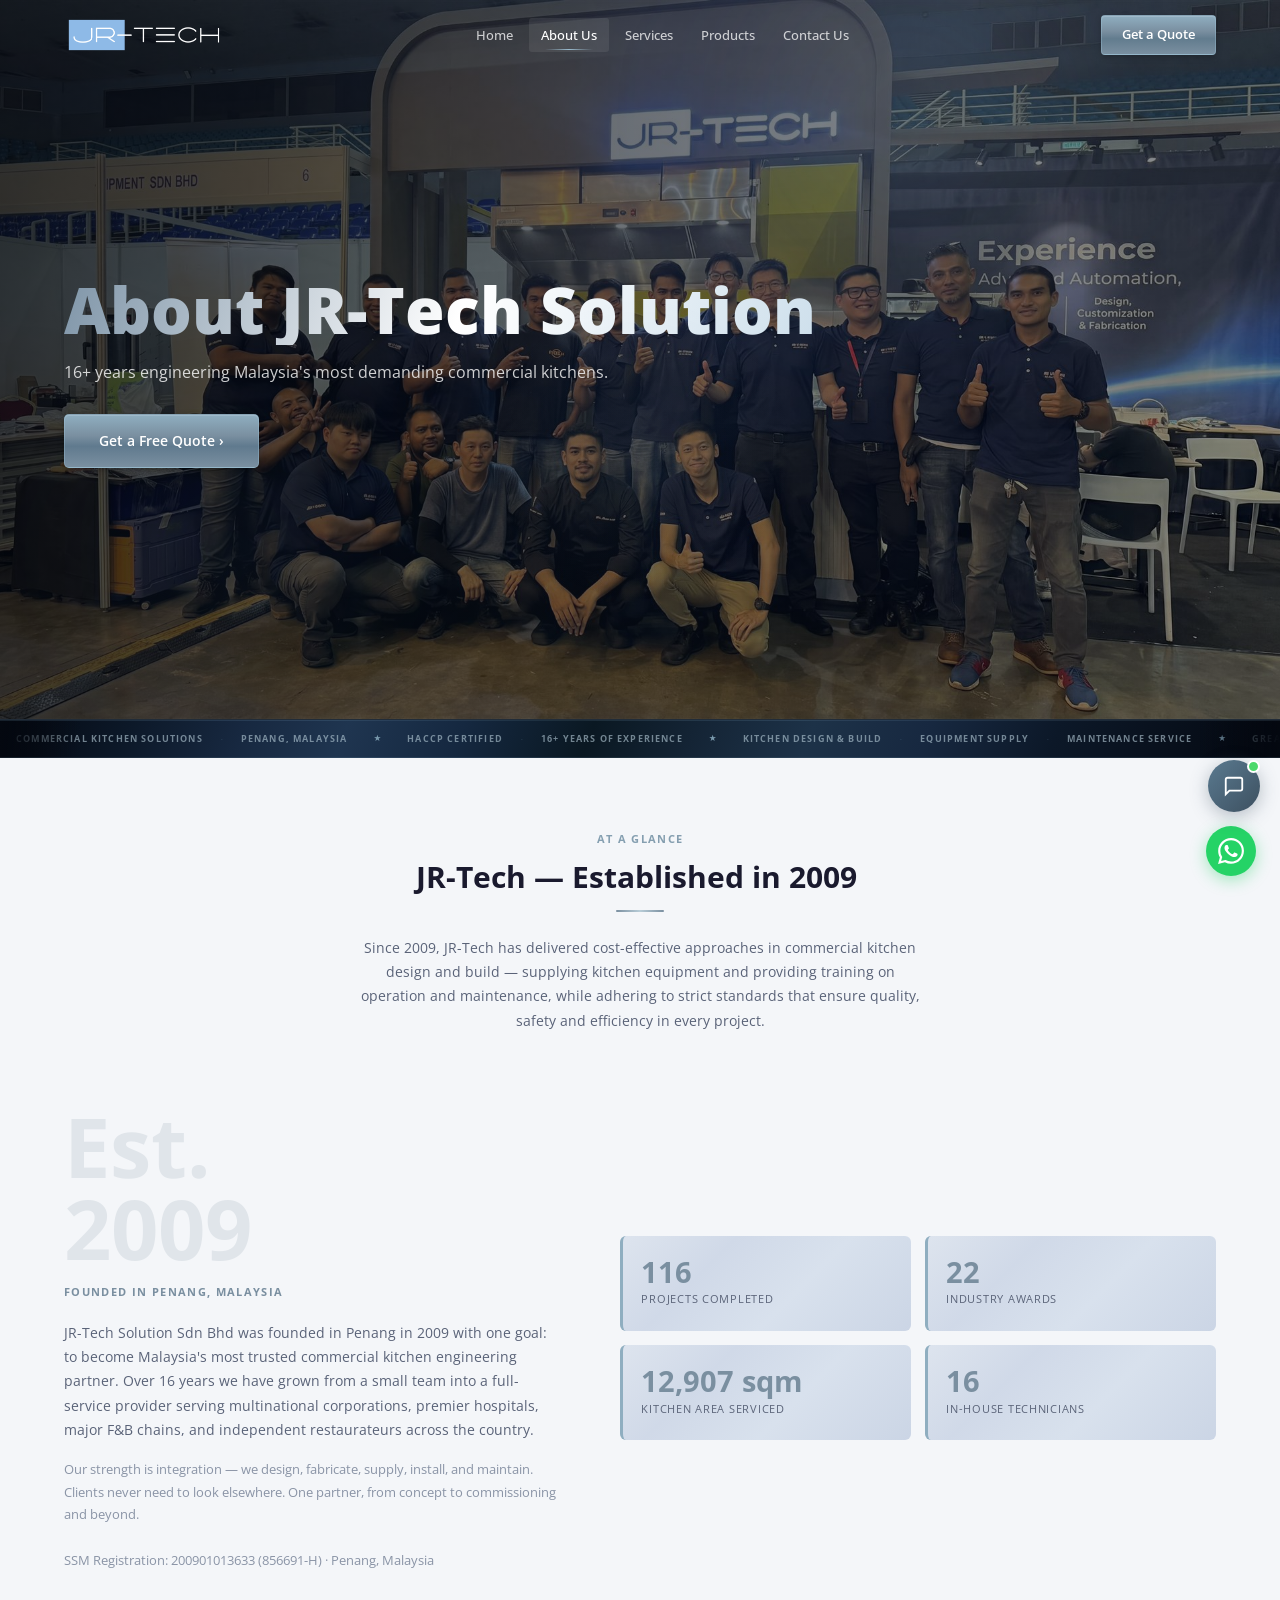
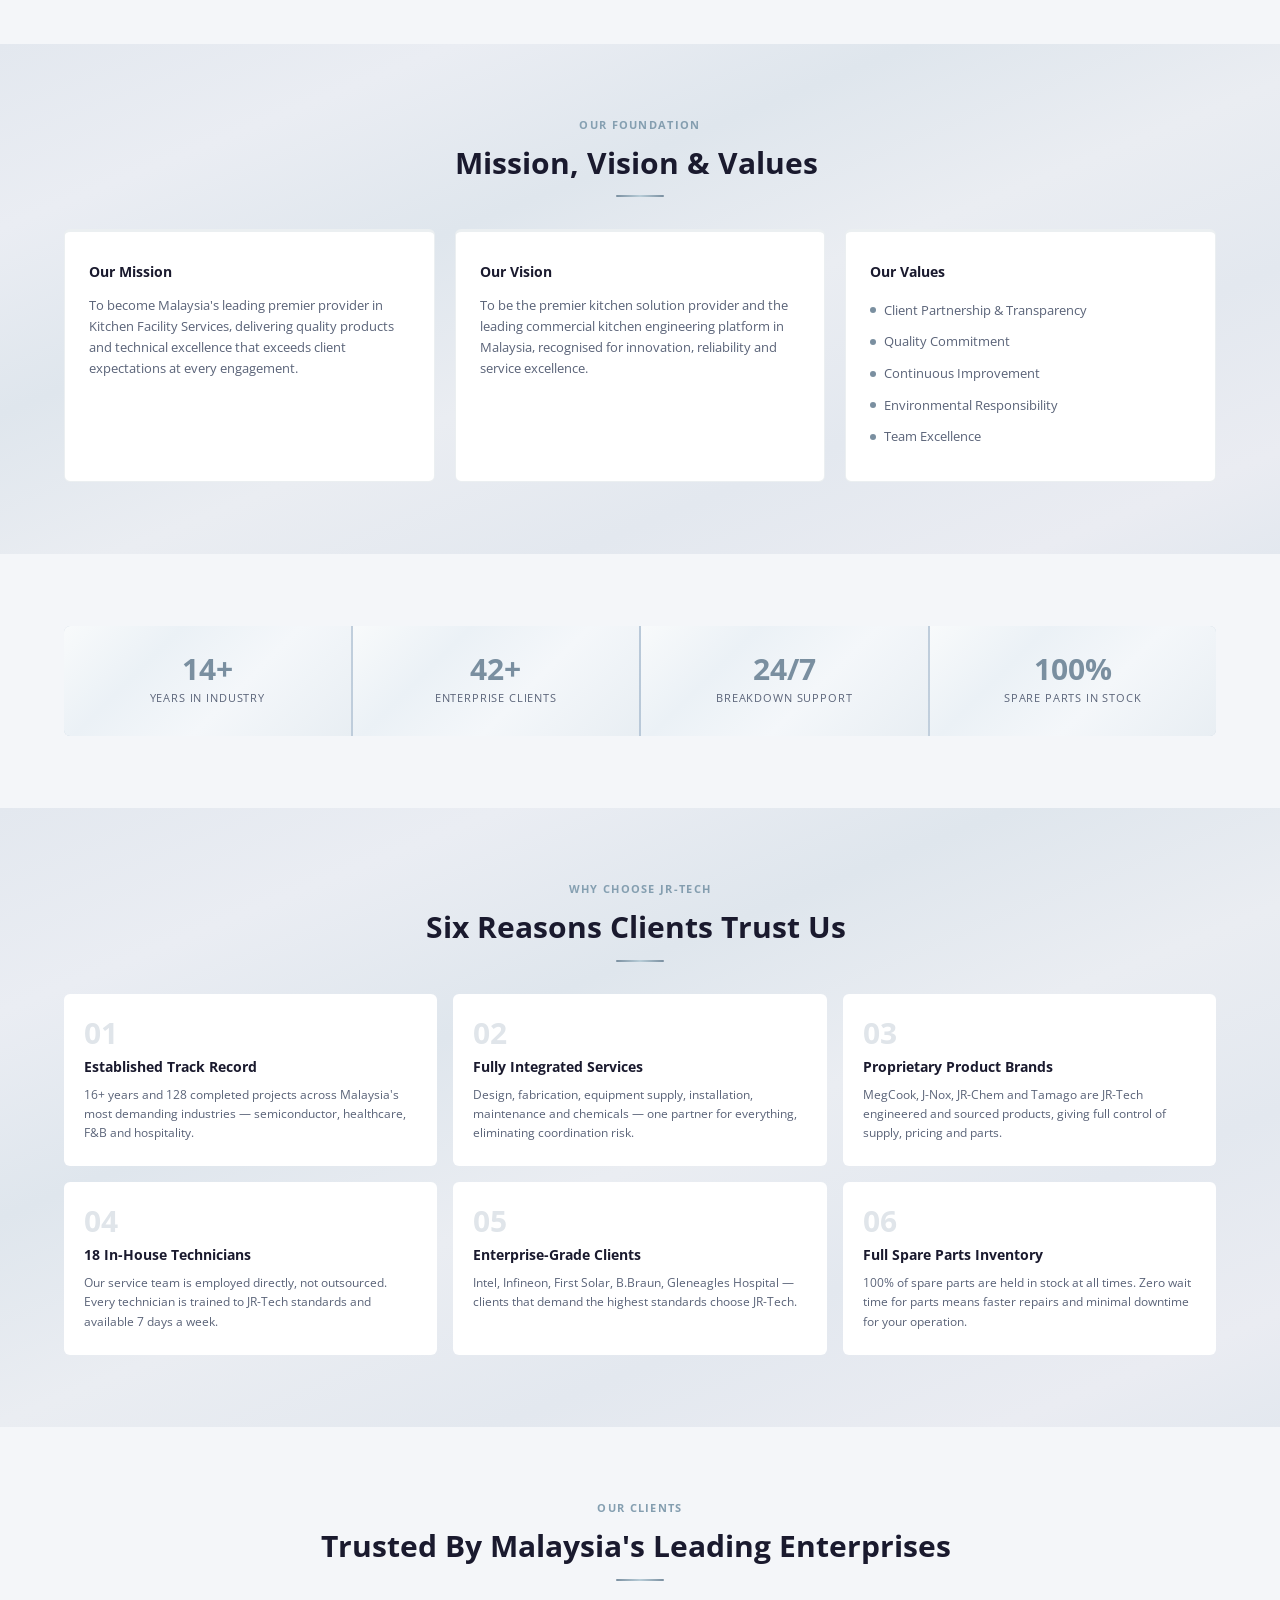
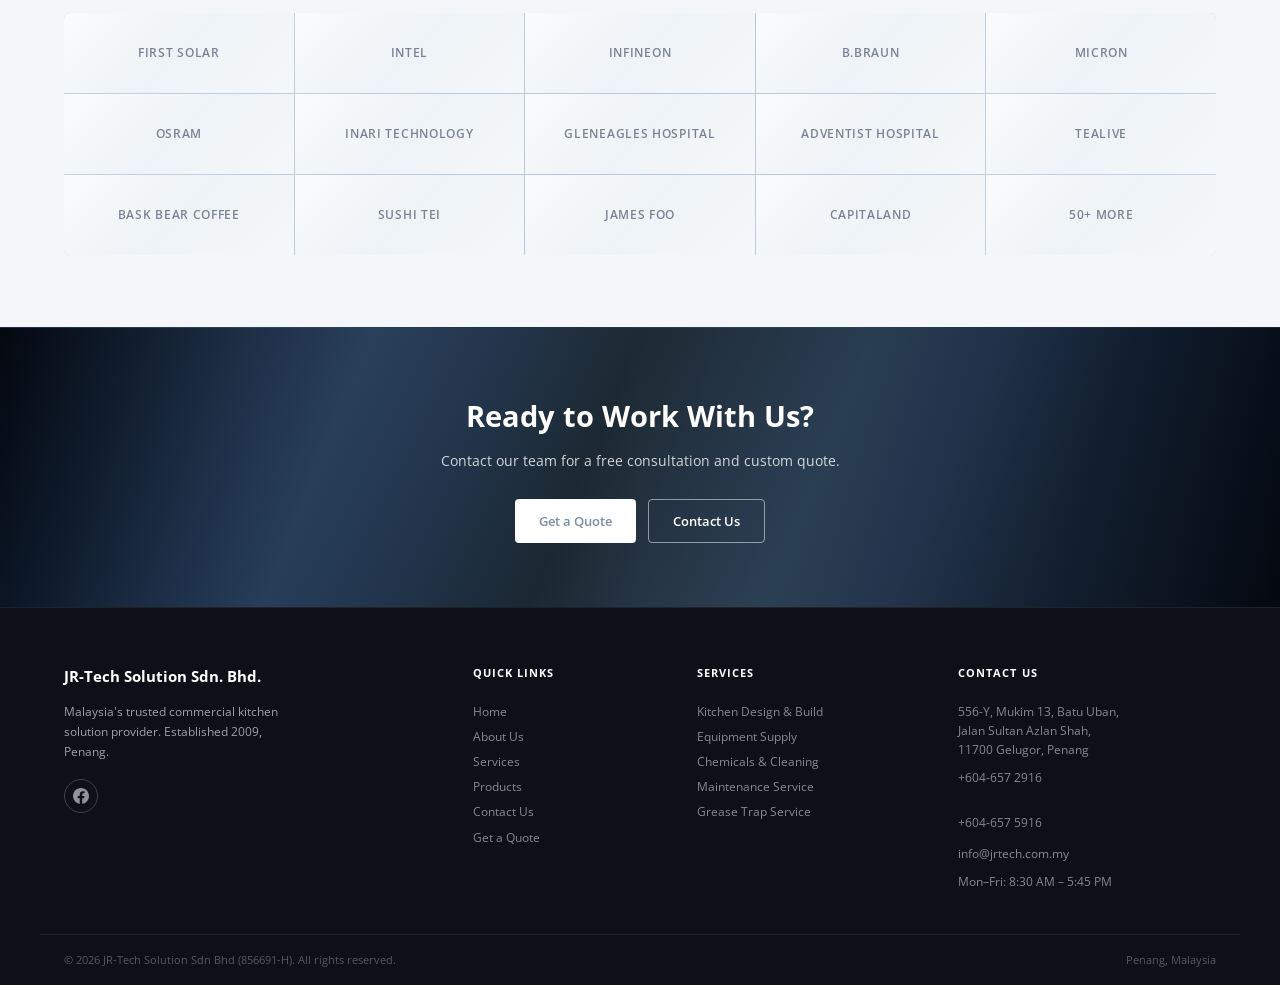
==== commit 02fb56e3: "refactor: move At a Glance (Established 2009) section from home to About page Co-Authored-By: Claude" ====
--- a/about.html
+++ b/about.html
@@ -129,8 +129,18 @@
   </div>
 </div>
 
+<!-- AT A GLANCE -->
+<section class="section" style="padding-bottom:44px;">
+  <div class="container" style="text-align:center;">
+    <p class="eyebrow">At a Glance</p>
+    <h2 class="section-title" style="margin-left:auto;margin-right:auto;">JR-Tech &mdash; Established in 2009</h2>
+    <div class="divider" style="margin:14px auto 24px;"></div>
+    <p class="section-sub" style="margin:0 auto;">Since 2009, JR-Tech has delivered cost-effective approaches in commercial kitchen design and build &mdash; supplying kitchen equipment and providing training on operation and maintenance, while adhering to strict standards that ensure quality, safety and efficiency in every project.</p>
+  </div>
+</section>
+
 <!-- OUR STORY -->
-<section class="section">
+<section class="section" style="padding-top:28px;">
   <div class="container">
     <div class="story-grid">
       <div class="reveal">
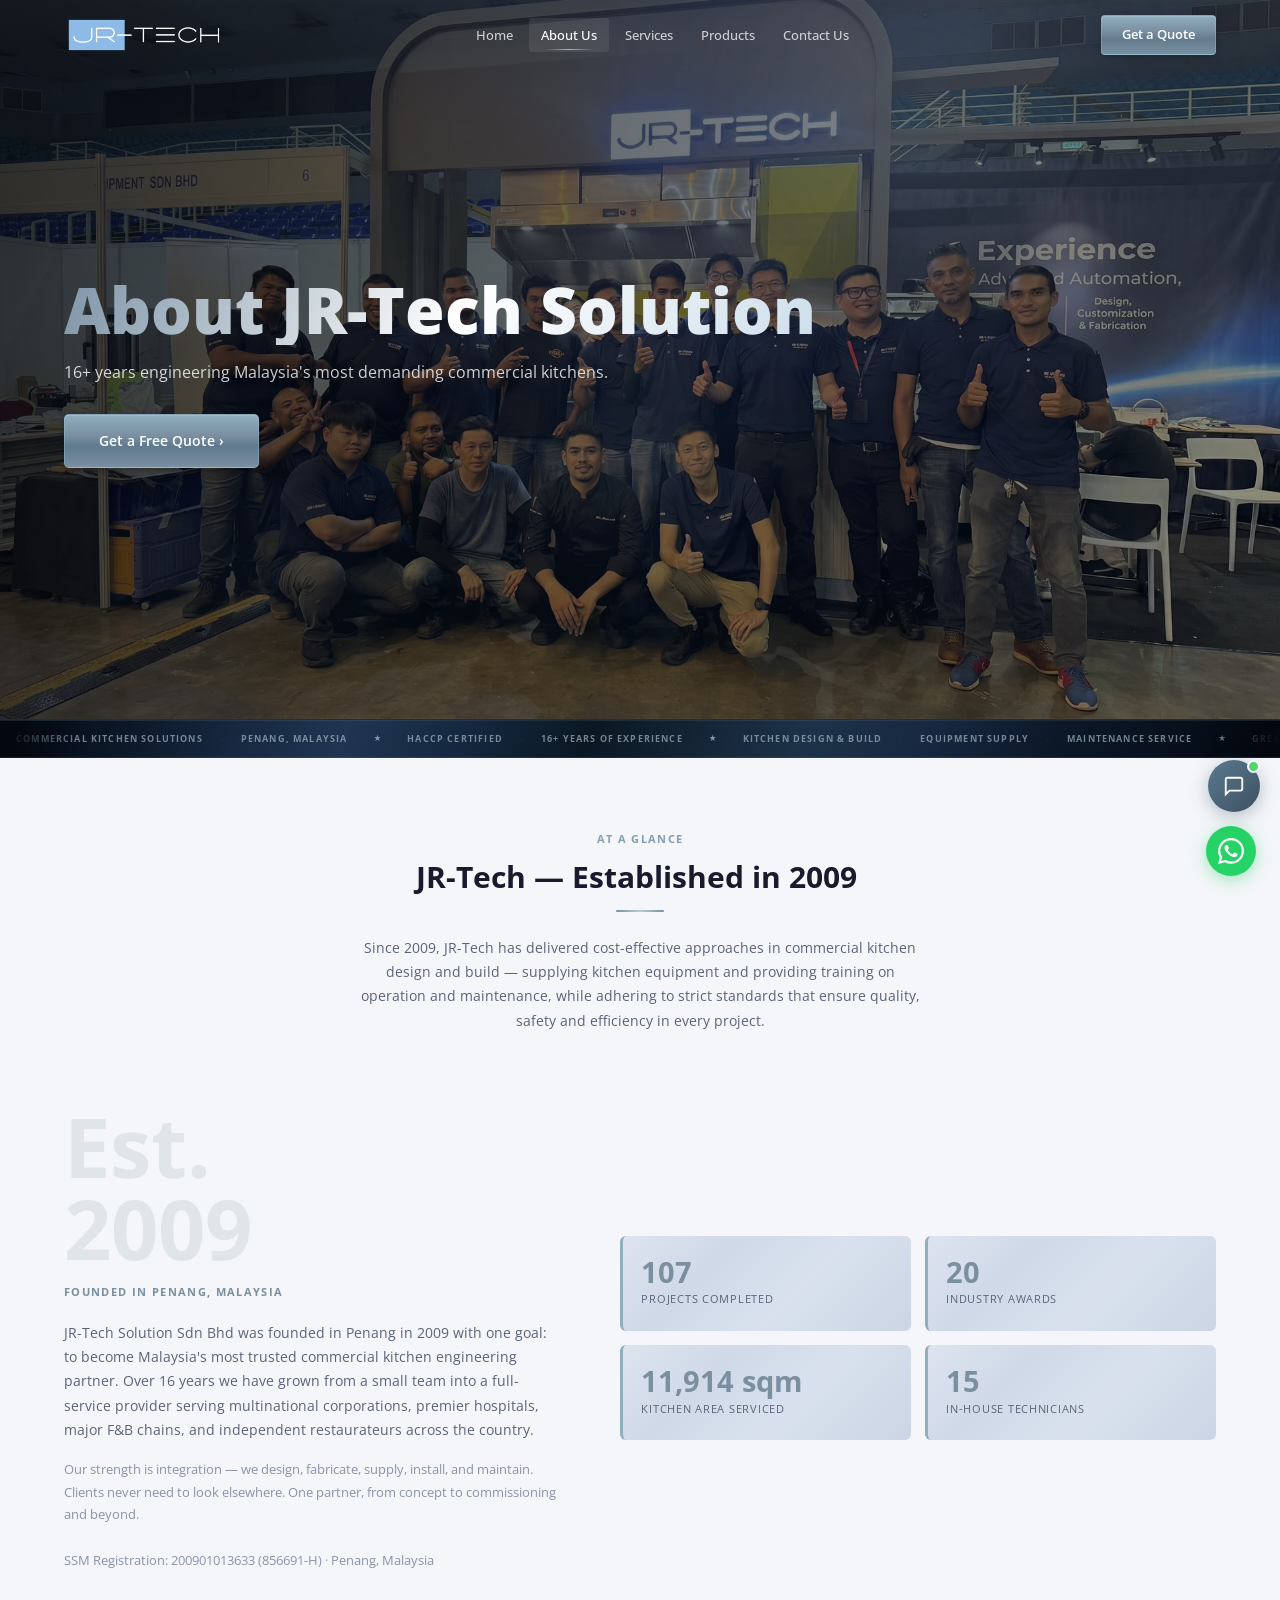
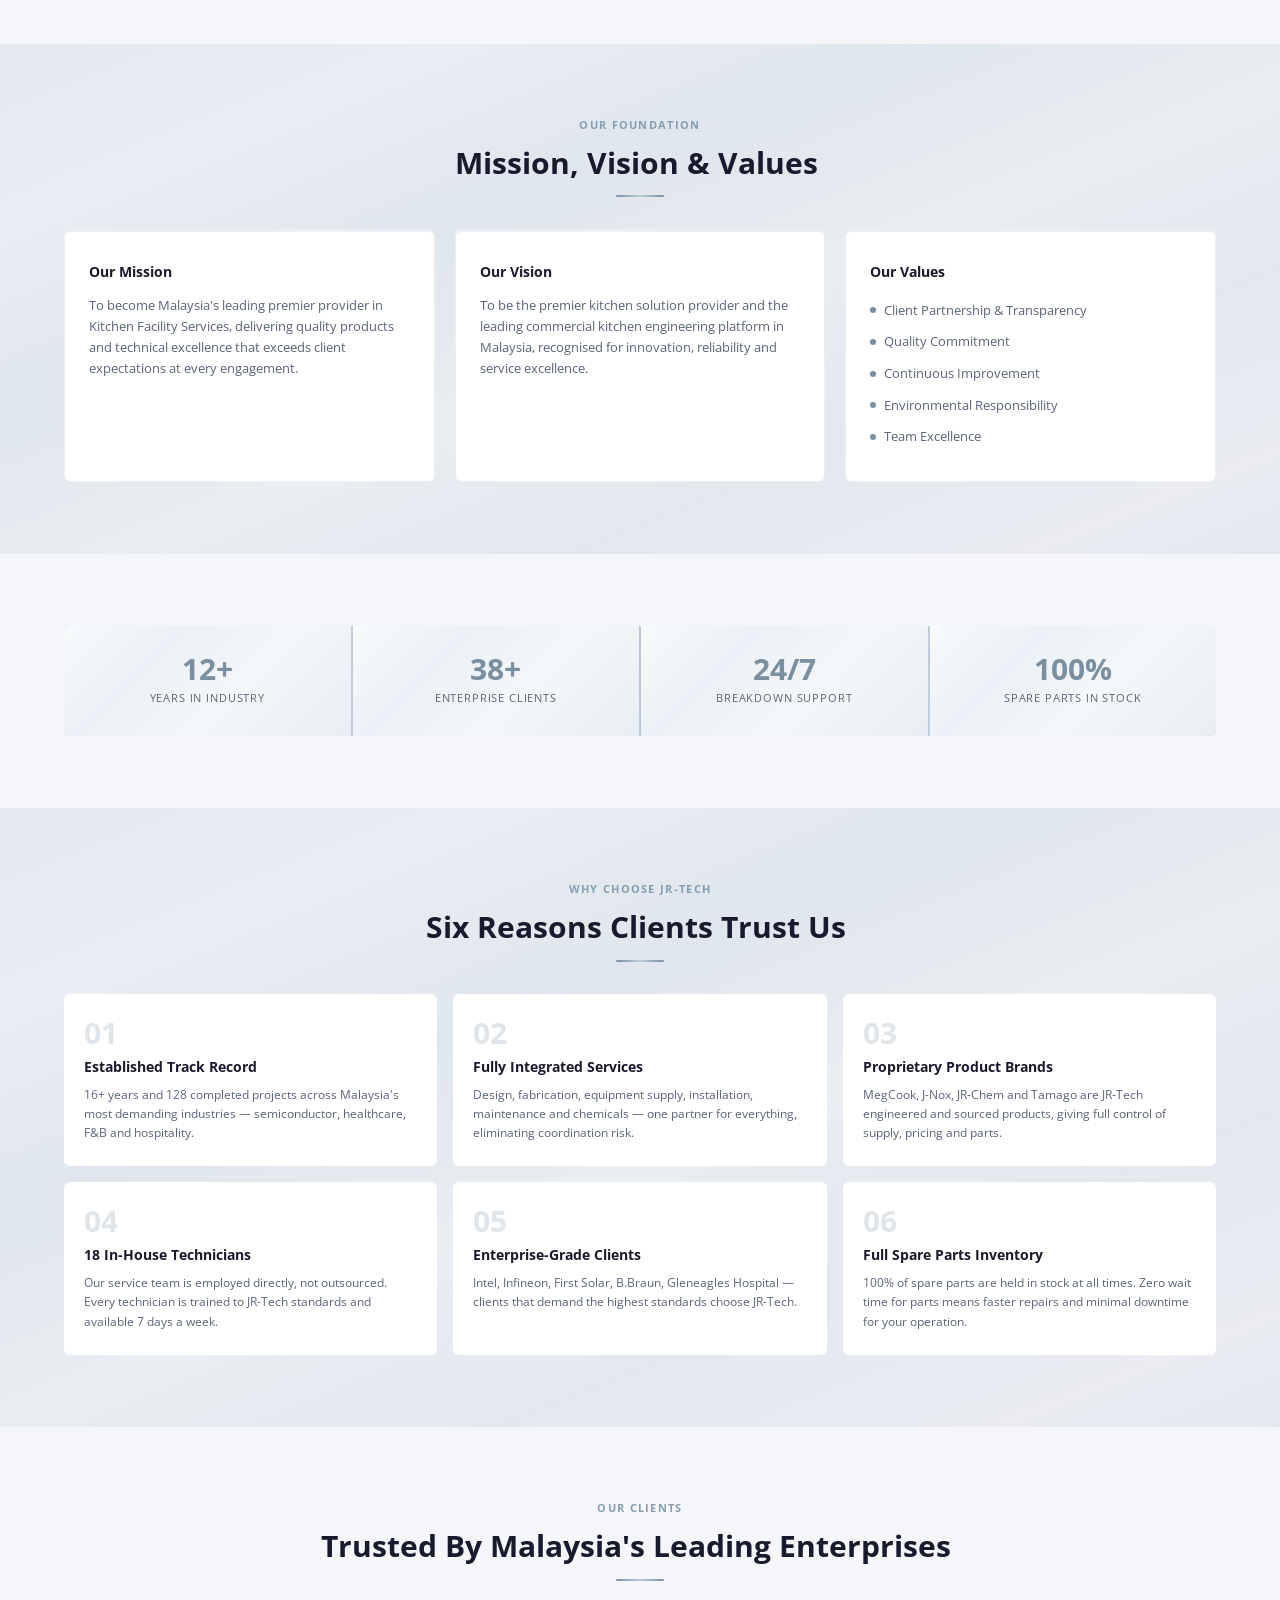
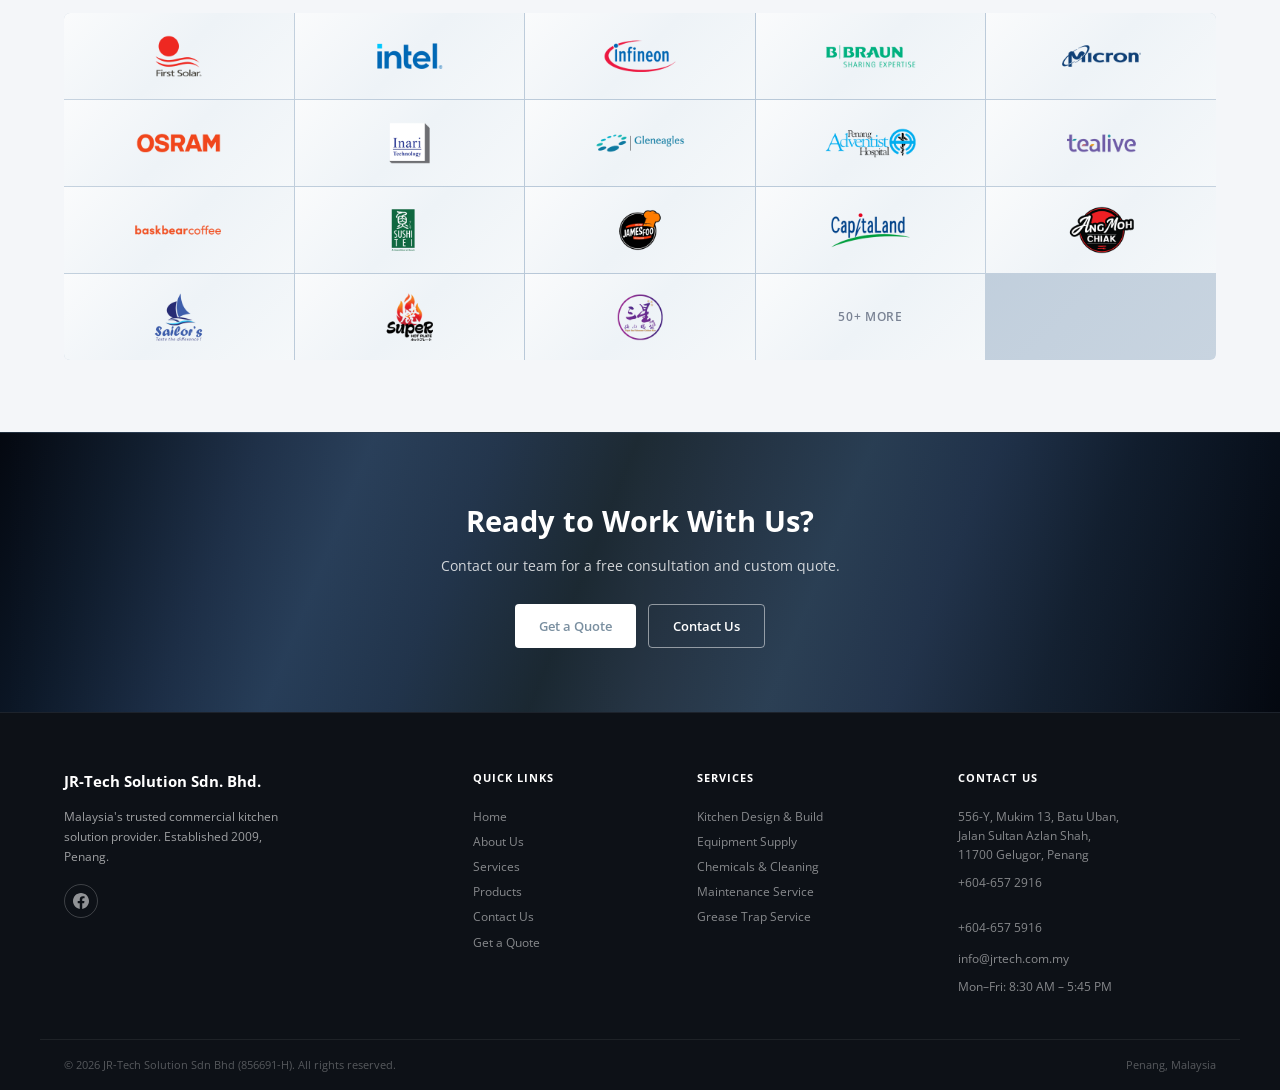
==== commit 8b4b2f8a: "fix: remove pillar photos on home, use client logo PNGs on About page Home pillars back to icon-only" ====
--- a/about.html
+++ b/about.html
@@ -59,8 +59,9 @@
     .diff-card p { font-size: .8rem; color: #5a6378; line-height: 1.6; }
 
     .clients-grid { display: grid; grid-template-columns: repeat(5, 1fr); gap: 1px; background: linear-gradient(135deg, #C8D4E0 0%, #B8C8D8 50%, #C8D4E0 100%); border-radius: 6px; overflow: hidden; }
-    .client-item { background: #fff; padding: 18px 12px; display: flex; align-items: center; justify-content: center; font-size: .78rem; font-weight: 600; text-transform: uppercase; letter-spacing: .06em; color: #7a8394; text-align: center; transition: background .2s, color .2s; }
+    .client-item { background: #fff; padding: 18px 12px; min-height: 86px; display: flex; align-items: center; justify-content: center; font-size: .78rem; font-weight: 600; text-transform: uppercase; letter-spacing: .06em; color: #7a8394; text-align: center; transition: background .2s, color .2s; }
     .client-item:hover { background: #EEF0F3; color: #7A8FA0; }
+    .client-item img { max-height: 48px; max-width: 78%; object-fit: contain; }
     @media(max-width:768px){ .clients-grid { grid-template-columns: repeat(3,1fr); } }
     @media(max-width:480px){ .clients-grid { grid-template-columns: repeat(2,1fr); } }
 
@@ -279,20 +280,24 @@
       <div class="divider"></div>
     </div>
     <div class="clients-grid reveal" style="margin-top:32px;">
-      <div class="client-item">First Solar</div>
-      <div class="client-item">Intel</div>
-      <div class="client-item">Infineon</div>
-      <div class="client-item">B.Braun</div>
-      <div class="client-item">Micron</div>
-      <div class="client-item">Osram</div>
-      <div class="client-item">Inari Technology</div>
-      <div class="client-item">Gleneagles Hospital</div>
-      <div class="client-item">Adventist Hospital</div>
-      <div class="client-item">Tealive</div>
-      <div class="client-item">Bask Bear Coffee</div>
-      <div class="client-item">Sushi Tei</div>
-      <div class="client-item">James Foo</div>
-      <div class="client-item">CapitaLand</div>
+      <div class="client-item"><img src="img/clients/First-Solar.png" alt="First Solar" loading="lazy" decoding="async"/></div>
+      <div class="client-item"><img src="img/clients/Intel-2.png" alt="Intel" loading="lazy" decoding="async"/></div>
+      <div class="client-item"><img src="img/clients/Infineon.png" alt="Infineon" loading="lazy" decoding="async"/></div>
+      <div class="client-item"><img src="img/clients/B-Braun.png" alt="B.Braun" loading="lazy" decoding="async"/></div>
+      <div class="client-item"><img src="img/clients/Micron.png" alt="Micron" loading="lazy" decoding="async"/></div>
+      <div class="client-item"><img src="img/clients/Osram.png" alt="Osram" loading="lazy" decoding="async"/></div>
+      <div class="client-item"><img src="img/clients/Inari-Technology.png" alt="Inari Technology" loading="lazy" decoding="async"/></div>
+      <div class="client-item"><img src="img/clients/Gleneagles.png" alt="Gleneagles Hospital" loading="lazy" decoding="async"/></div>
+      <div class="client-item"><img src="img/clients/Adventist-Hospital.png" alt="Adventist Hospital" loading="lazy" decoding="async"/></div>
+      <div class="client-item"><img src="img/clients/Tealive.png" alt="Tealive" loading="lazy" decoding="async"/></div>
+      <div class="client-item"><img src="img/clients/Bask-Bear-Coffee.png" alt="Bask Bear Coffee" loading="lazy" decoding="async"/></div>
+      <div class="client-item"><img src="img/clients/Sushi-Tei.png" alt="Sushi Tei" loading="lazy" decoding="async"/></div>
+      <div class="client-item"><img src="img/clients/James-Foo.png" alt="James Foo" loading="lazy" decoding="async"/></div>
+      <div class="client-item"><img src="img/clients/Capitaland.png" alt="CapitaLand" loading="lazy" decoding="async"/></div>
+      <div class="client-item"><img src="img/clients/Ang-Moh-Chiak.png" alt="Ang Moh Chiak" loading="lazy" decoding="async"/></div>
+      <div class="client-item"><img src="img/clients/Sailors.png" alt="Sailor's" loading="lazy" decoding="async"/></div>
+      <div class="client-item"><img src="img/clients/Super-Hot-Plate.png" alt="Super Hot Plate" loading="lazy" decoding="async"/></div>
+      <div class="client-item"><img src="img/clients/Triple-Star-Hainanese-Chicken-Rice.png" alt="Triple Star Hainanese Chicken Rice" loading="lazy" decoding="async"/></div>
       <div class="client-item">50+ More</div>
     </div>
   </div>
